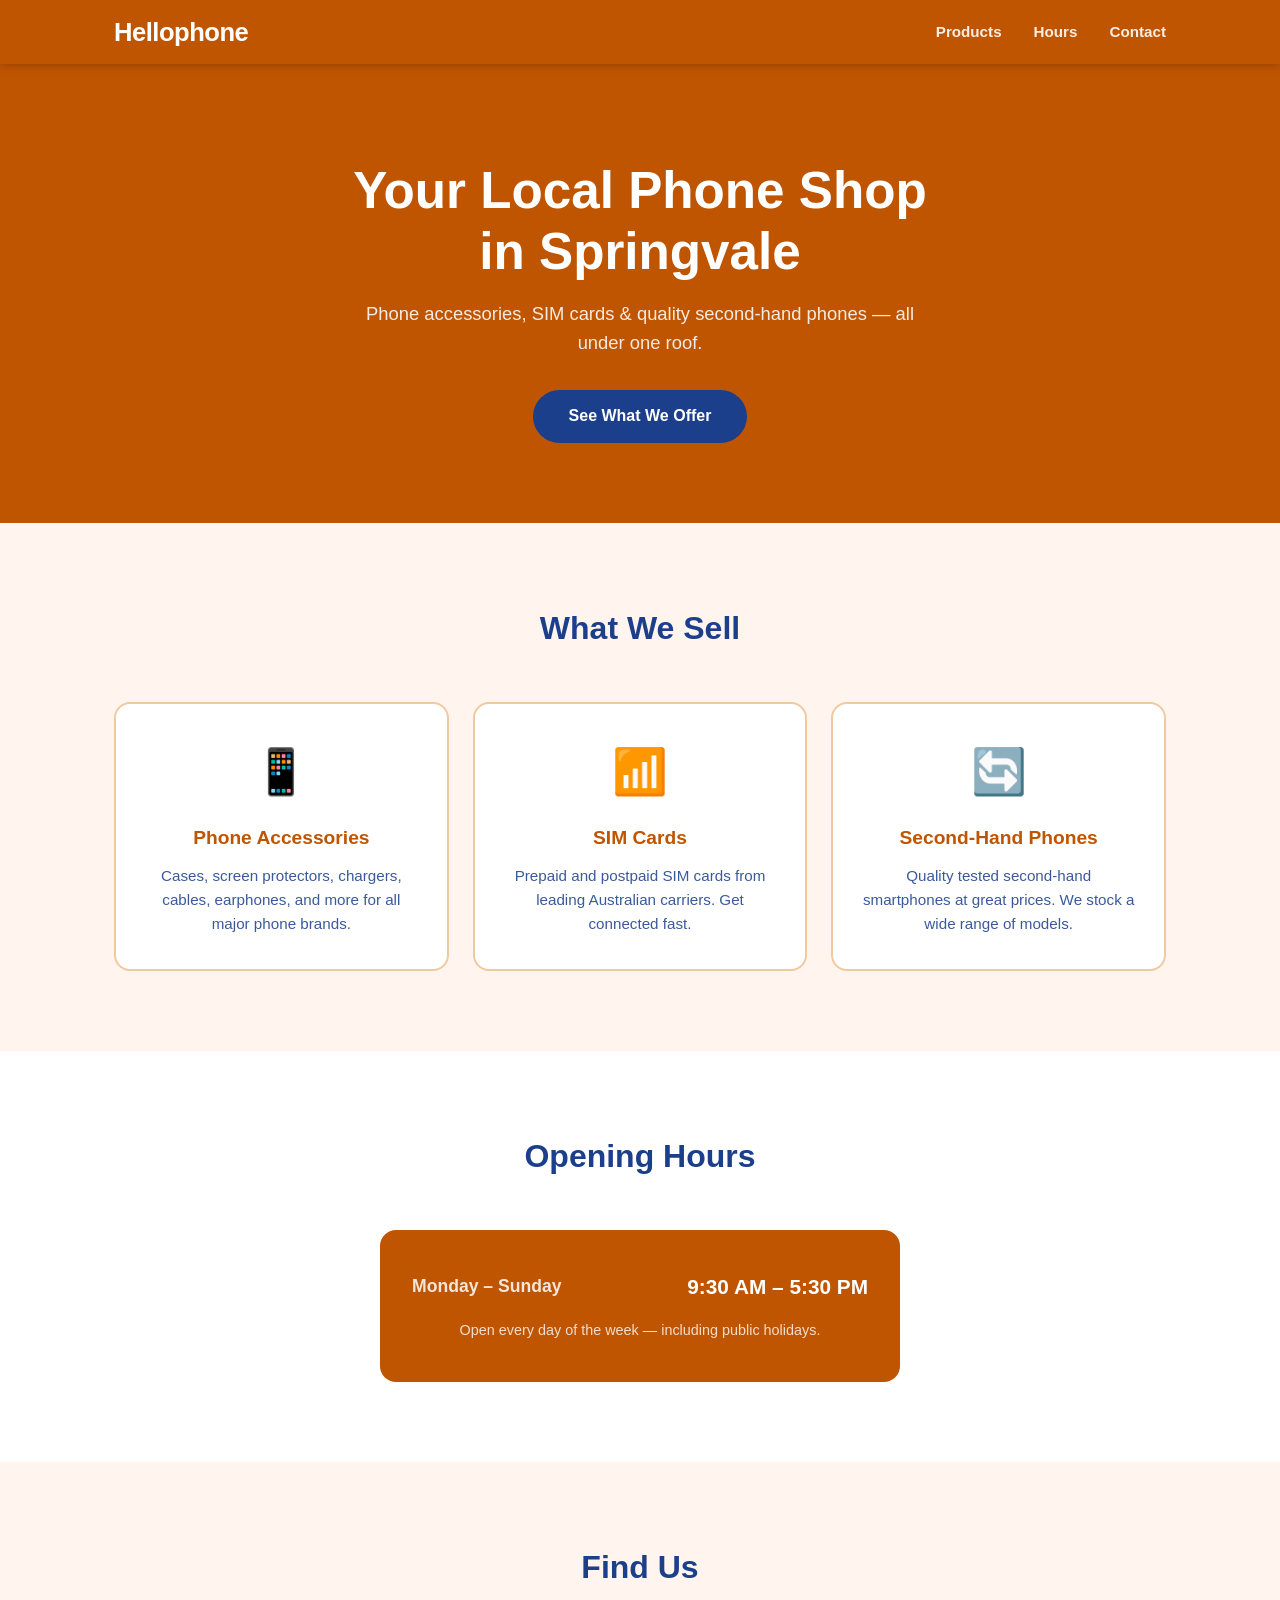
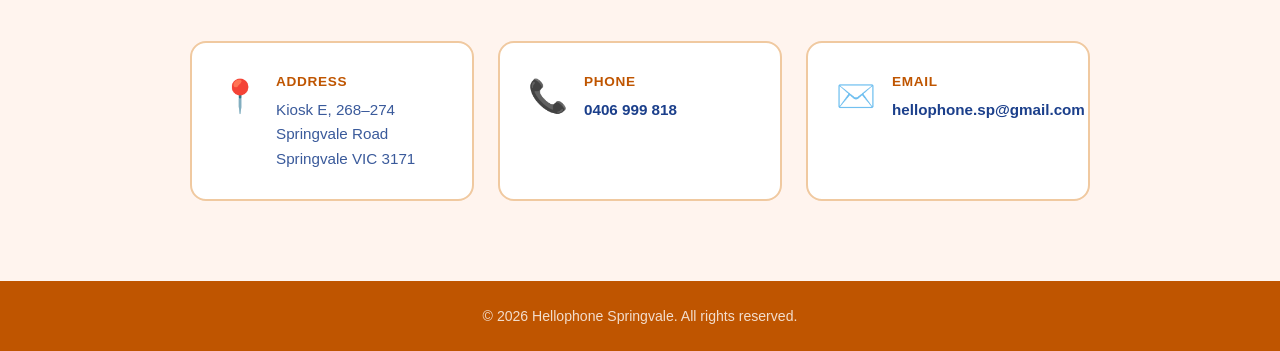
==== index.html @ 8180cdd1 "Initial commit — Hellophone Springvale website" ====
<!DOCTYPE html>
<html lang="en">
<head>
  <meta charset="UTF-8" />
  <meta name="viewport" content="width=device-width, initial-scale=1.0" />
  <title>Hellophone — Springvale</title>
  <link rel="stylesheet" href="style.css" />
</head>
<body>

  <!-- NAVBAR -->
  <nav class="navbar">
    <div class="container nav-inner">
      <a href="#home" class="logo">Hellophone</a>
      <button class="hamburger" id="hamburger" aria-label="Toggle menu">
        <span></span><span></span><span></span>
      </button>
      <ul class="nav-links" id="nav-links">
        <li><a href="#products">Products</a></li>
        <li><a href="#hours">Hours</a></li>
        <li><a href="#contact">Contact</a></li>
      </ul>
    </div>
  </nav>

  <!-- HERO -->
  <section class="hero" id="home">
    <div class="container hero-inner">
      <h1>Your Local Phone Shop<br>in Springvale</h1>
      <p>Phone accessories, SIM cards &amp; quality second-hand phones — all under one roof.</p>
      <a href="#products" class="btn">See What We Offer</a>
    </div>
  </section>

  <!-- PRODUCTS -->
  <section class="section products" id="products">
    <div class="container">
      <h2>What We Sell</h2>
      <div class="cards">
        <div class="card">
          <div class="card-icon">📱</div>
          <h3>Phone Accessories</h3>
          <p>Cases, screen protectors, chargers, cables, earphones, and more for all major phone brands.</p>
        </div>
        <div class="card">
          <div class="card-icon">📶</div>
          <h3>SIM Cards</h3>
          <p>Prepaid and postpaid SIM cards from leading Australian carriers. Get connected fast.</p>
        </div>
        <div class="card">
          <div class="card-icon">🔄</div>
          <h3>Second-Hand Phones</h3>
          <p>Quality tested second-hand smartphones at great prices. We stock a wide range of models.</p>
        </div>
      </div>
    </div>
  </section>

  <!-- HOURS -->
  <section class="section hours" id="hours">
    <div class="container">
      <h2>Opening Hours</h2>
      <div class="hours-card">
        <div class="hours-row">
          <span class="day">Monday – Sunday</span>
          <span class="time">9:30 AM – 5:30 PM</span>
        </div>
        <p class="hours-note">Open every day of the week — including public holidays.</p>
      </div>
    </div>
  </section>

  <!-- CONTACT -->
  <section class="section contact" id="contact">
    <div class="container">
      <h2>Find Us</h2>
      <div class="contact-grid">
        <div class="contact-item">
          <div class="contact-icon">📍</div>
          <div>
            <h4>Address</h4>
            <p>Kiosk E, 268–274 Springvale Road<br>Springvale VIC 3171</p>
          </div>
        </div>
        <div class="contact-item">
          <div class="contact-icon">📞</div>
          <div>
            <h4>Phone</h4>
            <p><a href="tel:0406999818">0406 999 818</a></p>
          </div>
        </div>
        <div class="contact-item">
          <div class="contact-icon">✉️</div>
          <div>
            <h4>Email</h4>
            <p><a href="mailto:hellophone.sp@gmail.com">hellophone.sp@gmail.com</a></p>
          </div>
        </div>
      </div>
    </div>
  </section>

  <!-- FOOTER -->
  <footer class="footer">
    <div class="container">
      <p>&copy; 2026 Hellophone Springvale. All rights reserved.</p>
    </div>
  </footer>

  <script src="script.js"></script>
</body>
</html>
---- style.css ----
/* === VARIABLES === */
:root {
  --orange: #BF5500;
  --orange-light: #D4690A;
  --orange-pale: #FFF4EE;
  --blue: #1B3F8B;
  --blue-light: #2452AB;
  --white: #FFFFFF;
  --text: #1B3F8B;
  --text-muted: #3A5A9B;
  --border: #F0C9A0;
}

/* === RESET === */
*, *::before, *::after { box-sizing: border-box; margin: 0; padding: 0; }
html { scroll-behavior: smooth; }
body {
  font-family: -apple-system, BlinkMacSystemFont, 'Segoe UI', Roboto, sans-serif;
  color: var(--text);
  background: var(--white);
  line-height: 1.6;
}
a { color: inherit; text-decoration: none; }
ul { list-style: none; }

/* === LAYOUT === */
.container {
  max-width: 1100px;
  margin: 0 auto;
  padding: 0 1.5rem;
}

/* === NAVBAR === */
.navbar {
  position: sticky;
  top: 0;
  z-index: 100;
  background: var(--orange);
  box-shadow: 0 2px 8px rgba(0,0,0,0.2);
}
.nav-inner {
  display: flex;
  align-items: center;
  justify-content: space-between;
  height: 64px;
}
.logo {
  font-size: 1.6rem;
  font-weight: 800;
  color: var(--white);
  letter-spacing: -0.5px;
}
.nav-links {
  display: flex;
  gap: 2rem;
}
.nav-links a {
  color: var(--white);
  font-weight: 600;
  font-size: 0.95rem;
  opacity: 0.9;
  transition: opacity 0.2s;
}
.nav-links a:hover { opacity: 1; text-decoration: underline; }

/* Hamburger */
.hamburger {
  display: none;
  flex-direction: column;
  gap: 5px;
  background: none;
  border: none;
  cursor: pointer;
  padding: 4px;
}
.hamburger span {
  display: block;
  width: 26px;
  height: 3px;
  background: var(--white);
  border-radius: 2px;
  transition: all 0.3s;
}

/* === HERO === */
.hero {
  background: var(--orange);
  padding: 6rem 0 5rem;
  text-align: center;
}
.hero h1 {
  font-size: clamp(2rem, 5vw, 3.2rem);
  font-weight: 800;
  color: var(--white);
  line-height: 1.2;
  margin-bottom: 1rem;
}
.hero p {
  font-size: 1.15rem;
  color: rgba(255,255,255,0.88);
  max-width: 560px;
  margin: 0 auto 2rem;
}
.btn {
  display: inline-block;
  background: var(--blue);
  color: var(--white);
  font-weight: 700;
  font-size: 1rem;
  padding: 0.85rem 2.2rem;
  border-radius: 50px;
  transition: background 0.2s, transform 0.15s;
}
.btn:hover { background: var(--blue-light); transform: translateY(-2px); }

/* === SECTION SHARED === */
.section { padding: 5rem 0; }
.section h2 {
  font-size: 2rem;
  font-weight: 800;
  color: var(--blue);
  text-align: center;
  margin-bottom: 3rem;
}

/* === PRODUCTS === */
.products { background: var(--orange-pale); }
.cards {
  display: grid;
  grid-template-columns: repeat(auto-fit, minmax(280px, 1fr));
  gap: 1.5rem;
}
.card {
  background: var(--white);
  border: 2px solid var(--border);
  border-radius: 16px;
  padding: 2rem 1.75rem;
  text-align: center;
  transition: transform 0.2s, box-shadow 0.2s;
}
.card:hover { transform: translateY(-4px); box-shadow: 0 8px 24px rgba(191,85,0,0.12); }
.card-icon { font-size: 2.8rem; margin-bottom: 1rem; }
.card h3 { font-size: 1.2rem; font-weight: 700; color: var(--orange); margin-bottom: 0.6rem; }
.card p { font-size: 0.95rem; color: var(--text-muted); }

/* === HOURS === */
.hours { background: var(--white); }
.hours-card {
  max-width: 520px;
  margin: 0 auto;
  background: var(--orange);
  border-radius: 16px;
  padding: 2.5rem 2rem;
  text-align: center;
  color: var(--white);
}
.hours-row {
  display: flex;
  justify-content: space-between;
  align-items: center;
  font-size: 1.1rem;
  font-weight: 700;
  flex-wrap: wrap;
  gap: 0.5rem;
  margin-bottom: 1rem;
}
.day { color: rgba(255,255,255,0.85); }
.time { font-size: 1.3rem; color: var(--white); }
.hours-note { font-size: 0.9rem; opacity: 0.8; }

/* === CONTACT === */
.contact { background: var(--orange-pale); }
.contact-grid {
  display: grid;
  grid-template-columns: repeat(auto-fit, minmax(240px, 1fr));
  gap: 1.5rem;
  max-width: 900px;
  margin: 0 auto;
}
.contact-item {
  background: var(--white);
  border: 2px solid var(--border);
  border-radius: 16px;
  padding: 1.75rem;
  display: flex;
  align-items: flex-start;
  gap: 1rem;
}
.contact-icon { font-size: 2rem; flex-shrink: 0; }
.contact-item h4 { font-size: 0.85rem; font-weight: 700; color: var(--orange); text-transform: uppercase; letter-spacing: 0.05em; margin-bottom: 0.3rem; }
.contact-item p { font-size: 0.95rem; color: var(--text-muted); }
.contact-item a { color: var(--blue); font-weight: 600; }
.contact-item a:hover { text-decoration: underline; }

/* === FOOTER === */
.footer {
  background: var(--orange);
  padding: 1.5rem 0;
  text-align: center;
  color: rgba(255,255,255,0.8);
  font-size: 0.88rem;
}

/* === RESPONSIVE === */
@media (max-width: 640px) {
  .hamburger { display: flex; }
  .nav-links {
    display: none;
    flex-direction: column;
    gap: 0;
    position: absolute;
    top: 64px;
    left: 0;
    right: 0;
    background: var(--orange);
    border-top: 1px solid rgba(255,255,255,0.2);
    padding: 0.5rem 0;
  }
  .nav-links.open { display: flex; }
  .nav-links li a {
    display: block;
    padding: 0.75rem 1.5rem;
  }
  .hours-row { flex-direction: column; text-align: center; }
}
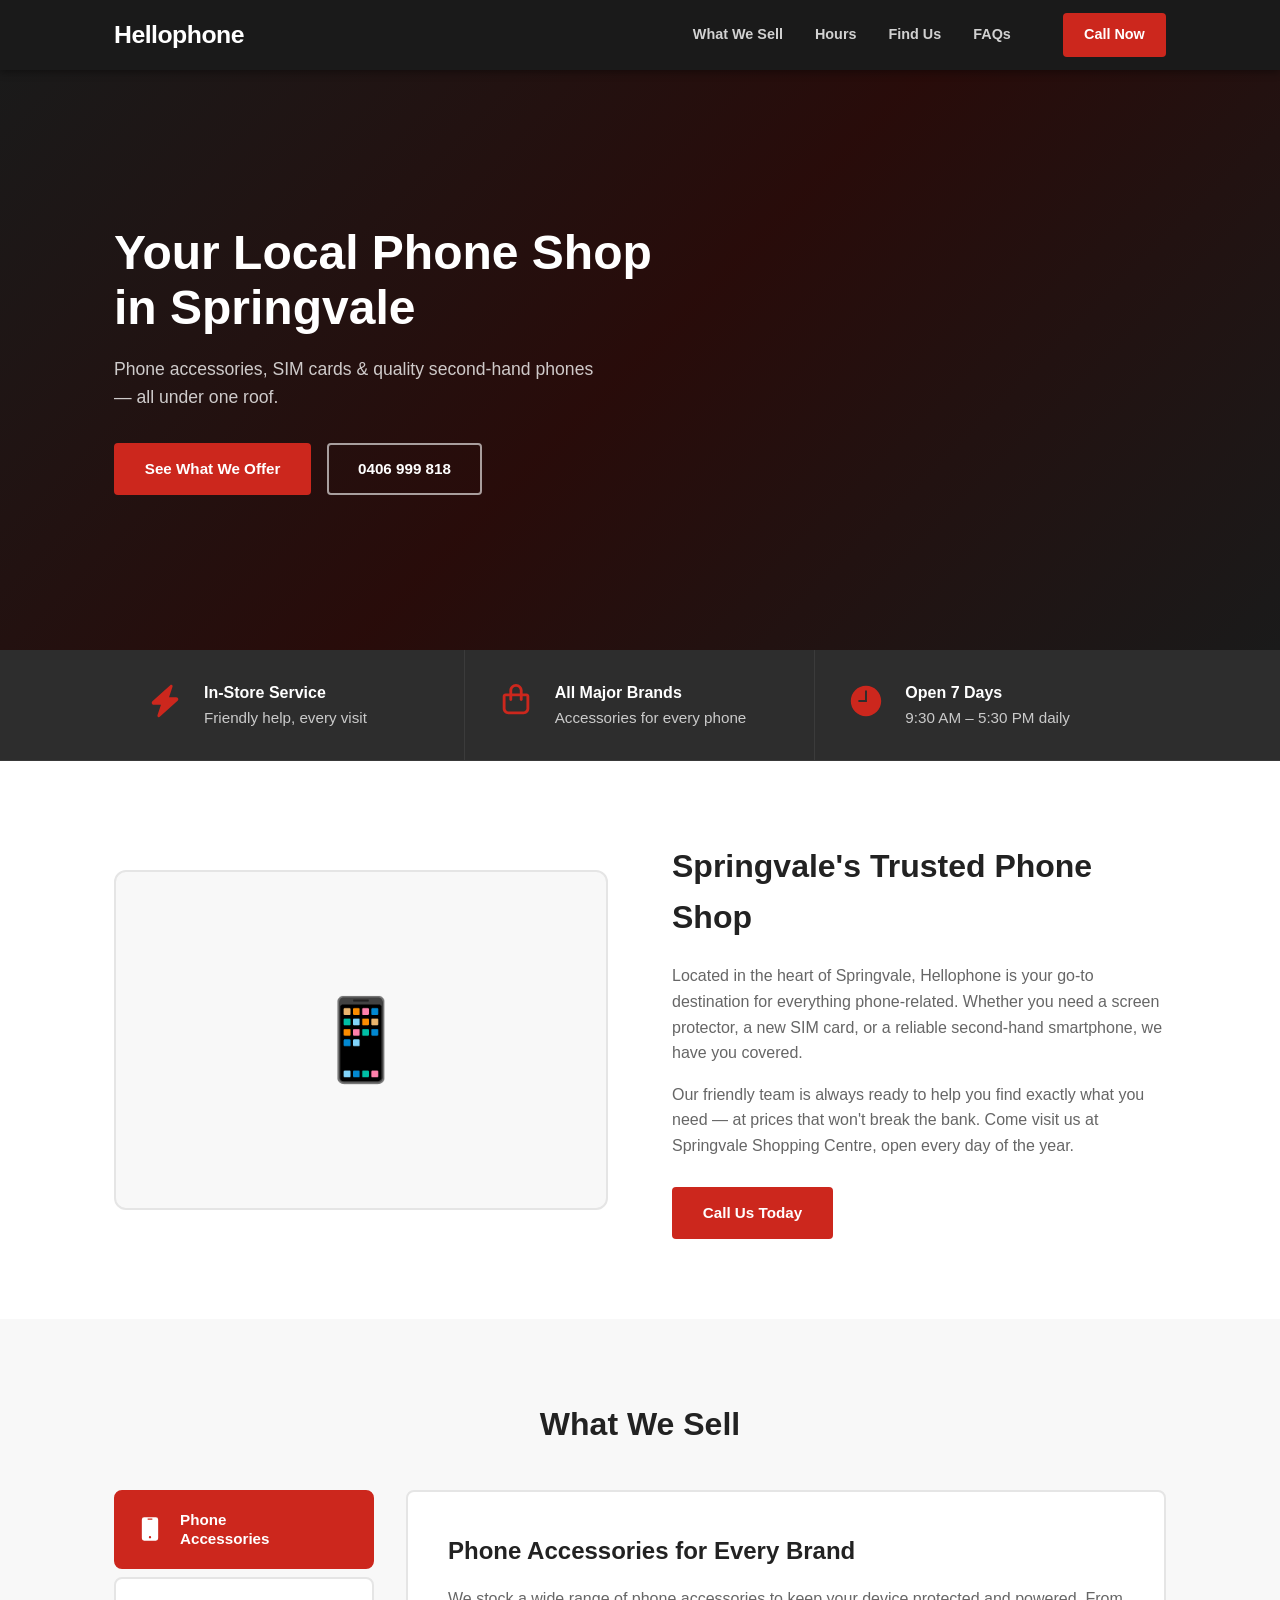
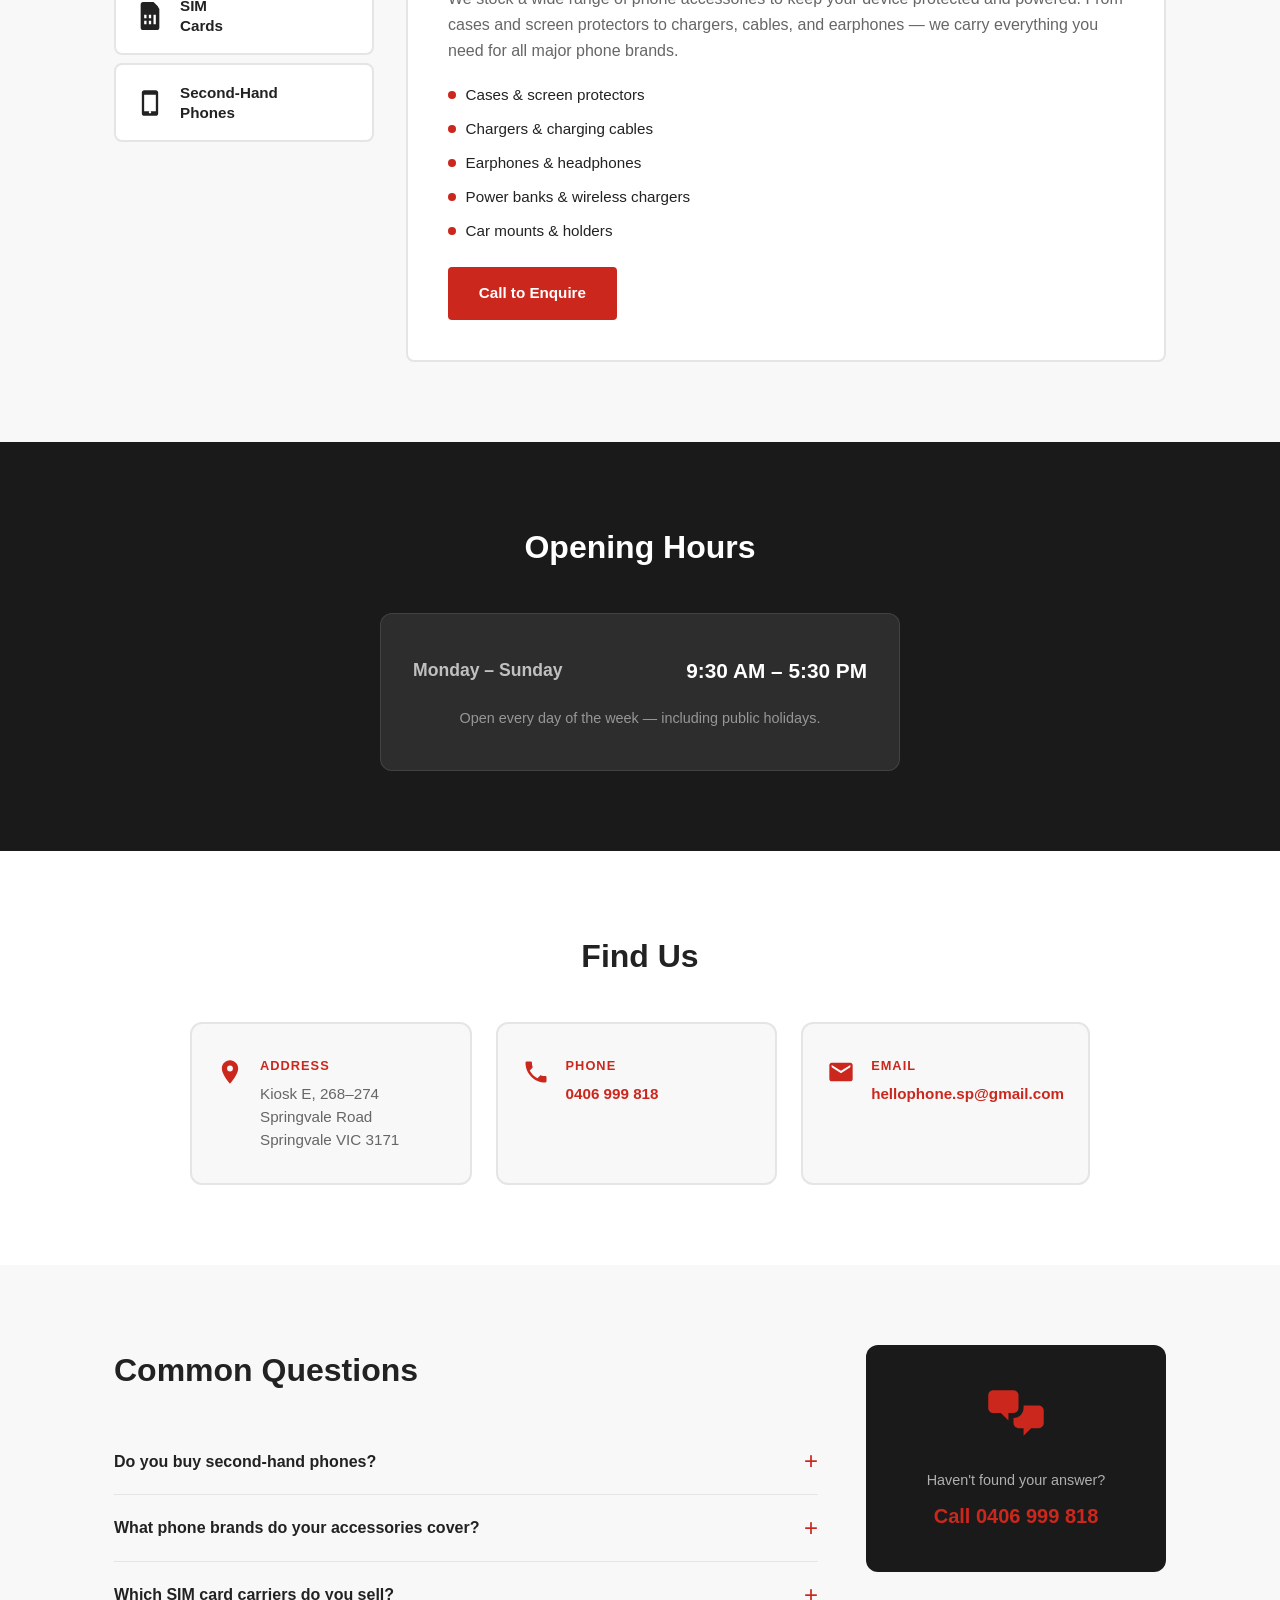
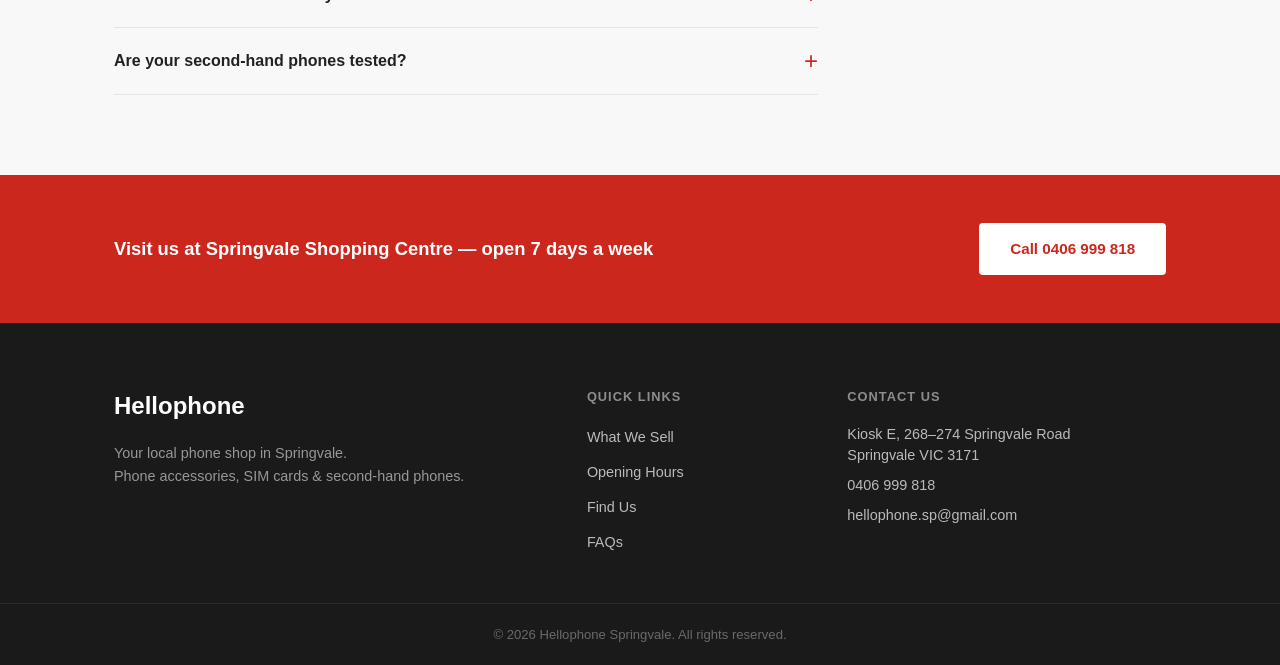
==== commit c7959fc5: "Redesign site to match PTC Phone Repair aesthetic Dark/red theme replacing orange/blue. New layout: " ====
--- a/index.html
+++ b/index.html
@@ -1,34 +1,89 @@
 <!DOCTYPE html>
-<html lang="en">
+<html lang="en-AU">
 <head>
   <meta charset="UTF-8" />
   <meta name="viewport" content="width=device-width, initial-scale=1.0" />
-  <title>Hellophone — Springvale</title>
+  <title>Hellophone — Phone Shop in Springvale</title>
   <link rel="stylesheet" href="style.css" />
 </head>
 <body>
 
   <!-- NAVBAR -->
-  <nav class="navbar">
+  <nav class="navbar" id="navbar">
     <div class="container nav-inner">
       <a href="#home" class="logo">Hellophone</a>
       <button class="hamburger" id="hamburger" aria-label="Toggle menu">
         <span></span><span></span><span></span>
       </button>
       <ul class="nav-links" id="nav-links">
-        <li><a href="#products">Products</a></li>
+        <li><a href="#products">What We Sell</a></li>
         <li><a href="#hours">Hours</a></li>
-        <li><a href="#contact">Contact</a></li>
+        <li><a href="#contact">Find Us</a></li>
+        <li><a href="#faq">FAQs</a></li>
       </ul>
+      <a href="tel:0406999818" class="btn btn-nav">Call Now</a>
     </div>
   </nav>
 
   <!-- HERO -->
   <section class="hero" id="home">
+    <div class="hero-bg"></div>
     <div class="container hero-inner">
-      <h1>Your Local Phone Shop<br>in Springvale</h1>
-      <p>Phone accessories, SIM cards &amp; quality second-hand phones — all under one roof.</p>
-      <a href="#products" class="btn">See What We Offer</a>
+      <div class="hero-content">
+        <h1>Your Local Phone Shop<br>in Springvale</h1>
+        <p>Phone accessories, SIM cards &amp; quality second-hand phones — all under one roof.</p>
+        <div class="hero-actions">
+          <a href="#products" class="btn btn-primary">See What We Offer</a>
+          <a href="tel:0406999818" class="btn btn-outline">0406 999 818</a>
+        </div>
+      </div>
+    </div>
+  </section>
+
+  <!-- FEATURE STRIP -->
+  <section class="features">
+    <div class="container">
+      <div class="features-grid">
+        <div class="feature-item">
+          <div class="feature-icon">
+            <svg xmlns="http://www.w3.org/2000/svg" width="38" height="38" viewBox="0 0 60 60" fill="none">
+              <path d="M40.9875 4.866C41.8406 5.428 42.2062 6.488 41.8875 7.453L36.375 24H47.709C49.528 24 51 25.472 51 27.291C51 28.228 50.606 29.119 49.903 29.738L21.75 54.928C20.991 55.613 19.866 55.697 19.013 55.134C18.159 54.572 17.794 53.513 18.113 52.547L23.625 36H12.291C10.472 36 9 34.528 9 32.709C9 31.781 9.394 30.891 10.097 30.263L38.25 5.072C39.009 4.388 40.134 4.313 40.9875 4.866Z" fill="#CC271D"/>
+            </svg>
+          </div>
+          <p><strong>In-Store Service</strong> Friendly help, every visit</p>
+        </div>
+        <div class="feature-item">
+          <div class="feature-icon">
+            <svg xmlns="http://www.w3.org/2000/svg" width="38" height="38" viewBox="0 0 60 60" fill="none">
+              <path d="M24 13.5V18H36V13.5C36 10.191 33.309 7.5 30 7.5C26.691 7.5 24 10.191 24 13.5ZM19.5 22.5H13.5V42C13.5 44.484 15.516 46.5 18 46.5H42C44.484 46.5 46.5 44.484 46.5 42V22.5H40.5V27.75C40.5 28.997 39.497 30 38.25 30C37.003 30 36 28.997 36 27.75V22.5H24V27.75C24 28.997 22.997 30 21.75 30C20.503 30 19.5 28.997 19.5 27.75V22.5ZM19.5 18V13.5C19.5 7.697 24.197 3 30 3C35.803 3 40.5 7.697 40.5 13.5V18H46.5C48.984 18 51 20.016 51 22.5V42C51 46.969 46.969 51 42 51H18C13.031 51 9 46.969 9 42V22.5C9 20.016 11.016 18 13.5 18H19.5Z" fill="#CC271D"/>
+            </svg>
+          </div>
+          <p><strong>All Major Brands</strong> Accessories for every phone</p>
+        </div>
+        <div class="feature-item">
+          <div class="feature-icon">
+            <svg xmlns="http://www.w3.org/2000/svg" width="38" height="38" viewBox="0 0 60 60" fill="none">
+              <path d="M30 6C16.745 6 6 16.745 6 30C6 43.255 16.745 54 30 54C43.255 54 54 43.255 54 30C54 16.745 43.255 6 30 6ZM31.5 31.5H18V28.5H28.5V13.5H31.5V31.5Z" fill="#CC271D"/>
+            </svg>
+          </div>
+          <p><strong>Open 7 Days</strong> 9:30 AM – 5:30 PM daily</p>
+        </div>
+      </div>
+    </div>
+  </section>
+
+  <!-- ABOUT -->
+  <section class="section about" id="about">
+    <div class="container about-grid">
+      <div class="about-image">
+        <div class="about-image-placeholder">📱</div>
+      </div>
+      <div class="about-content">
+        <h2>Springvale's Trusted Phone Shop</h2>
+        <p>Located in the heart of Springvale, Hellophone is your go-to destination for everything phone-related. Whether you need a screen protector, a new SIM card, or a reliable second-hand smartphone, we have you covered.</p>
+        <p>Our friendly team is always ready to help you find exactly what you need — at prices that won't break the bank. Come visit us at Springvale Shopping Centre, open every day of the year.</p>
+        <a href="tel:0406999818" class="btn btn-primary">Call Us Today</a>
+      </div>
     </div>
   </section>
 
@@ -36,21 +91,62 @@
   <section class="section products" id="products">
     <div class="container">
       <h2>What We Sell</h2>
-      <div class="cards">
-        <div class="card">
-          <div class="card-icon">📱</div>
-          <h3>Phone Accessories</h3>
-          <p>Cases, screen protectors, chargers, cables, earphones, and more for all major phone brands.</p>
-        </div>
-        <div class="card">
-          <div class="card-icon">📶</div>
-          <h3>SIM Cards</h3>
-          <p>Prepaid and postpaid SIM cards from leading Australian carriers. Get connected fast.</p>
-        </div>
-        <div class="card">
-          <div class="card-icon">🔄</div>
-          <h3>Second-Hand Phones</h3>
-          <p>Quality tested second-hand smartphones at great prices. We stock a wide range of models.</p>
+      <div class="tabs-wrapper">
+        <div class="tabs-nav">
+          <button class="tab-btn active" data-tab="accessories">
+            <svg width="28" height="28" viewBox="0 0 24 24" fill="none" xmlns="http://www.w3.org/2000/svg">
+              <path d="M7 2h10a2 2 0 012 2v16a2 2 0 01-2 2H7a2 2 0 01-2-2V4a2 2 0 012-2zm3 1v1h4V3h-4zm2 15a1 1 0 100 2 1 1 0 000-2z" fill="currentColor"/>
+            </svg>
+            <span>Phone<br>Accessories</span>
+          </button>
+          <button class="tab-btn" data-tab="sim">
+            <svg width="28" height="28" viewBox="0 0 24 24" fill="none" xmlns="http://www.w3.org/2000/svg">
+              <path d="M18.5 3.5L15 0H6C4.9 0 4 .9 4 2v20c0 1.1.9 2 2 2h12c1.1 0 2-.9 2-2V6l-1.5-2.5zM9 19H7v-3h2v3zm0-5H7v-3h2v3zm4 5h-2v-3h2v3zm0-5h-2v-3h2v3zm4 5h-2v-8h2v8z" fill="currentColor"/>
+            </svg>
+            <span>SIM<br>Cards</span>
+          </button>
+          <button class="tab-btn" data-tab="phones">
+            <svg width="28" height="28" viewBox="0 0 24 24" fill="none" xmlns="http://www.w3.org/2000/svg">
+              <path d="M17 1H7C5.9 1 5 1.9 5 3v18c0 1.1.9 2 2 2h10c1.1 0 2-.9 2-2V3c0-1.1-.9-2-2-2zm0 18H7V5h10v14zm-5 2c-.55 0-1-.45-1-1s.45-1 1-1 1 .45 1 1-.45 1-1 1z" fill="currentColor"/>
+            </svg>
+            <span>Second-Hand<br>Phones</span>
+          </button>
+        </div>
+        <div class="tabs-content">
+          <div class="tab-panel active" id="tab-accessories">
+            <h3>Phone Accessories for Every Brand</h3>
+            <p>We stock a wide range of phone accessories to keep your device protected and powered. From cases and screen protectors to chargers, cables, and earphones — we carry everything you need for all major phone brands.</p>
+            <ul>
+              <li>Cases &amp; screen protectors</li>
+              <li>Chargers &amp; charging cables</li>
+              <li>Earphones &amp; headphones</li>
+              <li>Power banks &amp; wireless chargers</li>
+              <li>Car mounts &amp; holders</li>
+            </ul>
+            <a href="tel:0406999818" class="btn btn-primary" style="margin-top:1.5rem; display:inline-block;">Call to Enquire</a>
+          </div>
+          <div class="tab-panel" id="tab-sim">
+            <h3>Stay Connected with the Right SIM</h3>
+            <p>Get connected fast with prepaid and postpaid SIM cards from Australia's leading carriers. Our team can help you compare plans and find the right option for your usage and budget.</p>
+            <ul>
+              <li>Prepaid SIM cards</li>
+              <li>Postpaid plan options</li>
+              <li>All major Australian carriers</li>
+              <li>International SIM options</li>
+            </ul>
+            <a href="tel:0406999818" class="btn btn-primary" style="margin-top:1.5rem; display:inline-block;">Ask About SIMs</a>
+          </div>
+          <div class="tab-panel" id="tab-phones">
+            <h3>Quality Tested Second-Hand Phones</h3>
+            <p>Looking for a great smartphone at an affordable price? We stock a wide range of quality-tested second-hand phones. Every handset is checked before sale so you can buy with confidence.</p>
+            <ul>
+              <li>iPhone models</li>
+              <li>Samsung Galaxy range</li>
+              <li>Various Android brands</li>
+              <li>All tested &amp; checked before sale</li>
+            </ul>
+            <a href="tel:0406999818" class="btn btn-primary" style="margin-top:1.5rem; display:inline-block;">Check Stock</a>
+          </div>
         </div>
       </div>
     </div>
@@ -76,21 +172,33 @@
       <h2>Find Us</h2>
       <div class="contact-grid">
         <div class="contact-item">
-          <div class="contact-icon">📍</div>
+          <div class="contact-icon">
+            <svg width="28" height="28" viewBox="0 0 24 24" fill="none">
+              <path d="M12 2C8.13 2 5 5.13 5 9c0 5.25 7 13 7 13s7-7.75 7-13c0-3.87-3.13-7-7-7zm0 9.5a2.5 2.5 0 010-5 2.5 2.5 0 010 5z" fill="#CC271D"/>
+            </svg>
+          </div>
           <div>
             <h4>Address</h4>
             <p>Kiosk E, 268–274 Springvale Road<br>Springvale VIC 3171</p>
           </div>
         </div>
         <div class="contact-item">
-          <div class="contact-icon">📞</div>
+          <div class="contact-icon">
+            <svg width="28" height="28" viewBox="0 0 24 24" fill="none">
+              <path d="M6.62 10.79c1.44 2.83 3.76 5.14 6.59 6.59l2.2-2.2c.27-.27.67-.36 1.02-.24 1.12.37 2.33.57 3.57.57.55 0 1 .45 1 1V20c0 .55-.45 1-1 1-9.39 0-17-7.61-17-17 0-.55.45-1 1-1h3.5c.55 0 1 .45 1 1 0 1.25.2 2.45.57 3.57.11.35.03.74-.25 1.02l-2.2 2.2z" fill="#CC271D"/>
+            </svg>
+          </div>
           <div>
             <h4>Phone</h4>
             <p><a href="tel:0406999818">0406 999 818</a></p>
           </div>
         </div>
         <div class="contact-item">
-          <div class="contact-icon">✉️</div>
+          <div class="contact-icon">
+            <svg width="28" height="28" viewBox="0 0 24 24" fill="none">
+              <path d="M20 4H4c-1.1 0-2 .9-2 2v12c0 1.1.9 2 2 2h16c1.1 0 2-.9 2-2V6c0-1.1-.9-2-2-2zm0 4l-8 5-8-5V6l8 5 8-5v2z" fill="#CC271D"/>
+            </svg>
+          </div>
           <div>
             <h4>Email</h4>
             <p><a href="mailto:hellophone.sp@gmail.com">hellophone.sp@gmail.com</a></p>
@@ -100,10 +208,95 @@
     </div>
   </section>
 
+  <!-- FAQ -->
+  <section class="section faq" id="faq">
+    <div class="container faq-inner">
+      <div class="faq-questions">
+        <h2>Common Questions</h2>
+        <div class="faq-item">
+          <div class="faq-question">
+            <span>Do you buy second-hand phones?</span>
+            <span class="faq-icon">+</span>
+          </div>
+          <div class="faq-answer">
+            <p>Yes! We're always interested in quality second-hand phones. Bring your device in-store and we'll assess it on the spot.</p>
+          </div>
+        </div>
+        <div class="faq-item">
+          <div class="faq-question">
+            <span>What phone brands do your accessories cover?</span>
+            <span class="faq-icon">+</span>
+          </div>
+          <div class="faq-answer">
+            <p>We stock accessories for all major brands including Apple iPhone, Samsung, Huawei, Oppo, Xiaomi, and more. Not sure if we have what you need? Give us a call.</p>
+          </div>
+        </div>
+        <div class="faq-item">
+          <div class="faq-question">
+            <span>Which SIM card carriers do you sell?</span>
+            <span class="faq-icon">+</span>
+          </div>
+          <div class="faq-answer">
+            <p>We carry SIM cards from leading Australian carriers including Optus, Vodafone, and various MVNOs. Come in and we'll help you find the best plan for your needs.</p>
+          </div>
+        </div>
+        <div class="faq-item">
+          <div class="faq-question">
+            <span>Are your second-hand phones tested?</span>
+            <span class="faq-icon">+</span>
+          </div>
+          <div class="faq-answer">
+            <p>Absolutely. Every second-hand phone we sell is tested and checked before it goes on display, so you can buy with confidence.</p>
+          </div>
+        </div>
+      </div>
+      <div class="faq-cta">
+        <div class="faq-cta-icon">
+          <svg xmlns="http://www.w3.org/2000/svg" width="56" height="56" viewBox="0 0 111 90" fill="none">
+            <path d="M10.5 45C5 45 0.5 40.5 0.5 35V10C0.5 4.5 5 0 10.5 0H50.5C56 0 60.5 4.5 60.5 10V35C60.5 40.5 56 45 50.5 45H40.5V60L25.5 45H10.5ZM100.5 75C106 75 110.5 70.5 110.5 65V40C110.5 34.5 106 30 100.5 30H70.5V35C70.5 46 61.5 55 50.5 55V65C50.5 70.5 55 75 60.5 75H70.5V90L85.5 75H100.5Z" fill="#CC271D"/>
+          </svg>
+        </div>
+        <p>Haven't found your answer?</p>
+        <h3><a href="tel:0406999818">Call 0406 999 818</a></h3>
+      </div>
+    </div>
+  </section>
+
+  <!-- CTA STRIP -->
+  <section class="cta-strip">
+    <div class="container cta-strip-inner">
+      <p>Visit us at Springvale Shopping Centre — open 7 days a week</p>
+      <a href="tel:0406999818" class="btn btn-white">Call 0406 999 818</a>
+    </div>
+  </section>
+
   <!-- FOOTER -->
   <footer class="footer">
-    <div class="container">
-      <p>&copy; 2026 Hellophone Springvale. All rights reserved.</p>
+    <div class="container footer-inner">
+      <div class="footer-brand">
+        <div class="footer-logo">Hellophone</div>
+        <p>Your local phone shop in Springvale.<br>Phone accessories, SIM cards &amp; second-hand phones.</p>
+      </div>
+      <div class="footer-links">
+        <h4>Quick Links</h4>
+        <ul>
+          <li><a href="#products">What We Sell</a></li>
+          <li><a href="#hours">Opening Hours</a></li>
+          <li><a href="#contact">Find Us</a></li>
+          <li><a href="#faq">FAQs</a></li>
+        </ul>
+      </div>
+      <div class="footer-contact">
+        <h4>Contact Us</h4>
+        <p>Kiosk E, 268–274 Springvale Road<br>Springvale VIC 3171</p>
+        <p><a href="tel:0406999818">0406 999 818</a></p>
+        <p><a href="mailto:hellophone.sp@gmail.com">hellophone.sp@gmail.com</a></p>
+      </div>
+    </div>
+    <div class="footer-bottom">
+      <div class="container">
+        <p>&copy; 2026 Hellophone Springvale. All rights reserved.</p>
+      </div>
     </div>
   </footer>
 
--- a/style.css
+++ b/style.css
@@ -1,14 +1,14 @@
 /* === VARIABLES === */
 :root {
-  --orange: #BF5500;
-  --orange-light: #D4690A;
-  --orange-pale: #FFF4EE;
-  --blue: #1B3F8B;
-  --blue-light: #2452AB;
-  --white: #FFFFFF;
-  --text: #1B3F8B;
-  --text-muted: #3A5A9B;
-  --border: #F0C9A0;
+  --red: #CC271D;
+  --red-dark: #A81F17;
+  --dark: #1a1a1a;
+  --dark-2: #2d2d2d;
+  --white: #ffffff;
+  --light: #f8f8f8;
+  --gray: #666666;
+  --border: #e5e5e5;
+  --text: #222222;
 }
 
 /* === RESET === */
@@ -30,38 +30,73 @@
   padding: 0 1.5rem;
 }
 
+/* === BUTTONS === */
+.btn {
+  display: inline-block;
+  font-weight: 700;
+  font-size: 0.95rem;
+  padding: 0.75rem 1.8rem;
+  border-radius: 4px;
+  transition: background 0.2s, transform 0.15s, opacity 0.2s;
+  cursor: pointer;
+  border: 2px solid transparent;
+}
+.btn:hover { transform: translateY(-2px); }
+.btn-primary { background: var(--red); color: var(--white); }
+.btn-primary:hover { background: var(--red-dark); }
+.btn-outline { background: transparent; color: var(--white); border-color: rgba(255,255,255,0.6); }
+.btn-outline:hover { border-color: var(--white); background: rgba(255,255,255,0.1); }
+.btn-white { background: var(--white); color: var(--red); }
+.btn-white:hover { background: var(--light); }
+.btn-nav {
+  background: var(--red);
+  color: var(--white);
+  padding: 0.5rem 1.2rem;
+  font-size: 0.9rem;
+  border-radius: 4px;
+  white-space: nowrap;
+}
+.btn-nav:hover { background: var(--red-dark); transform: none; }
+
 /* === NAVBAR === */
 .navbar {
   position: sticky;
   top: 0;
   z-index: 100;
-  background: var(--orange);
-  box-shadow: 0 2px 8px rgba(0,0,0,0.2);
+  background: var(--dark);
+  box-shadow: 0 2px 8px rgba(0,0,0,0.4);
 }
 .nav-inner {
   display: flex;
   align-items: center;
   justify-content: space-between;
-  height: 64px;
+  height: 70px;
+  gap: 1rem;
 }
 .logo {
-  font-size: 1.6rem;
+  font-size: 1.55rem;
   font-weight: 800;
   color: var(--white);
   letter-spacing: -0.5px;
+  flex-shrink: 0;
 }
 .nav-links {
   display: flex;
-  gap: 2rem;
+  gap: 0;
+  margin-left: auto;
+  margin-right: 1.25rem;
 }
 .nav-links a {
-  color: var(--white);
+  color: rgba(255,255,255,0.8);
   font-weight: 600;
-  font-size: 0.95rem;
-  opacity: 0.9;
-  transition: opacity 0.2s;
-}
-.nav-links a:hover { opacity: 1; text-decoration: underline; }
+  font-size: 0.9rem;
+  padding: 0 1rem;
+  height: 70px;
+  display: flex;
+  align-items: center;
+  transition: color 0.2s, background 0.2s;
+}
+.nav-links a:hover { color: var(--white); background: rgba(255,255,255,0.07); }
 
 /* Hamburger */
 .hamburger {
@@ -72,6 +107,7 @@
   border: none;
   cursor: pointer;
   padding: 4px;
+  margin-left: auto;
 }
 .hamburger span {
   display: block;
@@ -84,75 +120,209 @@
 
 /* === HERO === */
 .hero {
-  background: var(--orange);
-  padding: 6rem 0 5rem;
-  text-align: center;
-}
-.hero h1 {
-  font-size: clamp(2rem, 5vw, 3.2rem);
+  position: relative;
+  background: var(--dark);
+  min-height: 580px;
+  display: flex;
+  align-items: center;
+  overflow: hidden;
+}
+.hero-bg {
+  position: absolute;
+  inset: 0;
+  background: linear-gradient(135deg, #1a1a1a 0%, #2a0a08 50%, #1a1a1a 100%);
+  opacity: 0.9;
+}
+.hero-inner {
+  position: relative;
+  z-index: 1;
+  padding: 5rem 1.5rem;
+  width: 100%;
+  max-width: 1100px;
+  margin: 0 auto;
+}
+.hero-content {
+  max-width: 620px;
+}
+.hero-content h1 {
+  font-size: clamp(2rem, 5vw, 3rem);
   font-weight: 800;
   color: var(--white);
-  line-height: 1.2;
-  margin-bottom: 1rem;
-}
-.hero p {
-  font-size: 1.15rem;
-  color: rgba(255,255,255,0.88);
-  max-width: 560px;
-  margin: 0 auto 2rem;
-}
-.btn {
-  display: inline-block;
-  background: var(--blue);
-  color: var(--white);
-  font-weight: 700;
+  line-height: 1.15;
+  margin-bottom: 1.25rem;
+}
+.hero-content p {
+  font-size: 1.1rem;
+  color: rgba(255,255,255,0.78);
+  margin-bottom: 2rem;
+  max-width: 500px;
+}
+.hero-actions {
+  display: flex;
+  gap: 1rem;
+  flex-wrap: wrap;
+}
+
+/* === FEATURES === */
+.features {
+  background: var(--dark-2);
+  border-bottom: 1px solid rgba(255,255,255,0.06);
+}
+.features-grid {
+  display: grid;
+  grid-template-columns: repeat(3, 1fr);
+  gap: 0;
+}
+.feature-item {
+  display: flex;
+  align-items: center;
+  gap: 1.25rem;
+  padding: 2rem 2rem;
+  border-right: 1px solid rgba(255,255,255,0.07);
+}
+.feature-item:last-child { border-right: none; }
+.feature-icon {
+  flex-shrink: 0;
+}
+.feature-item p {
+  font-size: 0.95rem;
+  color: rgba(255,255,255,0.75);
+  line-height: 1.4;
+}
+.feature-item p strong {
+  display: block;
+  color: var(--white);
   font-size: 1rem;
-  padding: 0.85rem 2.2rem;
-  border-radius: 50px;
-  transition: background 0.2s, transform 0.15s;
-}
-.btn:hover { background: var(--blue-light); transform: translateY(-2px); }
+  margin-bottom: 0.15rem;
+}
 
 /* === SECTION SHARED === */
 .section { padding: 5rem 0; }
 .section h2 {
   font-size: 2rem;
   font-weight: 800;
-  color: var(--blue);
-  text-align: center;
-  margin-bottom: 3rem;
-}
-
-/* === PRODUCTS === */
-.products { background: var(--orange-pale); }
-.cards {
+  color: var(--text);
+  margin-bottom: 2.5rem;
+}
+
+/* === ABOUT === */
+.about { background: var(--white); }
+.about-grid {
   display: grid;
-  grid-template-columns: repeat(auto-fit, minmax(280px, 1fr));
-  gap: 1.5rem;
-}
-.card {
+  grid-template-columns: 1fr 1fr;
+  gap: 4rem;
+  align-items: center;
+}
+.about-image-placeholder {
+  background: var(--light);
+  border-radius: 12px;
+  height: 340px;
+  display: flex;
+  align-items: center;
+  justify-content: center;
+  font-size: 5rem;
+  border: 2px solid var(--border);
+}
+.about-content h2 {
+  text-align: left;
+  margin-bottom: 1.25rem;
+}
+.about-content p {
+  color: var(--gray);
+  margin-bottom: 1rem;
+  font-size: 1rem;
+}
+.about-content .btn { margin-top: 0.75rem; }
+
+/* === PRODUCTS / TABS === */
+.products { background: var(--light); }
+.products h2 { text-align: center; }
+.tabs-wrapper {
+  display: grid;
+  grid-template-columns: 260px 1fr;
+  gap: 2rem;
+  align-items: start;
+}
+.tabs-nav {
+  display: flex;
+  flex-direction: column;
+  gap: 0.5rem;
+}
+.tab-btn {
+  display: flex;
+  align-items: center;
+  gap: 1rem;
+  padding: 1.1rem 1.25rem;
   background: var(--white);
   border: 2px solid var(--border);
-  border-radius: 16px;
-  padding: 2rem 1.75rem;
-  text-align: center;
-  transition: transform 0.2s, box-shadow 0.2s;
-}
-.card:hover { transform: translateY(-4px); box-shadow: 0 8px 24px rgba(191,85,0,0.12); }
-.card-icon { font-size: 2.8rem; margin-bottom: 1rem; }
-.card h3 { font-size: 1.2rem; font-weight: 700; color: var(--orange); margin-bottom: 0.6rem; }
-.card p { font-size: 0.95rem; color: var(--text-muted); }
+  border-radius: 8px;
+  cursor: pointer;
+  text-align: left;
+  font-family: inherit;
+  color: var(--text);
+  font-size: 0.95rem;
+  font-weight: 600;
+  transition: border-color 0.2s, background 0.2s, color 0.2s;
+  line-height: 1.3;
+}
+.tab-btn:hover { border-color: var(--red); color: var(--red); }
+.tab-btn.active {
+  background: var(--red);
+  border-color: var(--red);
+  color: var(--white);
+}
+.tabs-content {
+  background: var(--white);
+  border: 2px solid var(--border);
+  border-radius: 8px;
+  padding: 2.5rem;
+}
+.tab-panel { display: none; }
+.tab-panel.active { display: block; }
+.tab-panel h3 {
+  font-size: 1.5rem;
+  font-weight: 800;
+  color: var(--text);
+  margin-bottom: 1rem;
+}
+.tab-panel p {
+  color: var(--gray);
+  margin-bottom: 1.25rem;
+  font-size: 1rem;
+}
+.tab-panel ul {
+  display: flex;
+  flex-direction: column;
+  gap: 0.6rem;
+}
+.tab-panel ul li {
+  display: flex;
+  align-items: center;
+  gap: 0.6rem;
+  font-size: 0.95rem;
+  color: var(--text);
+}
+.tab-panel ul li::before {
+  content: '';
+  display: inline-block;
+  width: 8px;
+  height: 8px;
+  background: var(--red);
+  border-radius: 50%;
+  flex-shrink: 0;
+}
 
 /* === HOURS === */
-.hours { background: var(--white); }
+.hours { background: var(--dark); }
+.hours h2 { color: var(--white); text-align: center; }
 .hours-card {
   max-width: 520px;
   margin: 0 auto;
-  background: var(--orange);
-  border-radius: 16px;
+  background: var(--dark-2);
+  border: 1px solid rgba(255,255,255,0.1);
+  border-radius: 12px;
   padding: 2.5rem 2rem;
   text-align: center;
-  color: var(--white);
 }
 .hours-row {
   display: flex;
@@ -162,46 +332,194 @@
   font-weight: 700;
   flex-wrap: wrap;
   gap: 0.5rem;
-  margin-bottom: 1rem;
-}
-.day { color: rgba(255,255,255,0.85); }
+  margin-bottom: 1.25rem;
+}
+.day { color: rgba(255,255,255,0.7); }
 .time { font-size: 1.3rem; color: var(--white); }
-.hours-note { font-size: 0.9rem; opacity: 0.8; }
+.hours-note { font-size: 0.9rem; color: rgba(255,255,255,0.5); }
 
 /* === CONTACT === */
-.contact { background: var(--orange-pale); }
+.contact { background: var(--white); }
+.contact h2 { text-align: center; }
 .contact-grid {
   display: grid;
-  grid-template-columns: repeat(auto-fit, minmax(240px, 1fr));
+  grid-template-columns: repeat(3, 1fr);
   gap: 1.5rem;
   max-width: 900px;
   margin: 0 auto;
 }
 .contact-item {
-  background: var(--white);
+  background: var(--light);
   border: 2px solid var(--border);
-  border-radius: 16px;
-  padding: 1.75rem;
+  border-radius: 12px;
+  padding: 2rem 1.5rem;
   display: flex;
   align-items: flex-start;
   gap: 1rem;
-}
-.contact-icon { font-size: 2rem; flex-shrink: 0; }
-.contact-item h4 { font-size: 0.85rem; font-weight: 700; color: var(--orange); text-transform: uppercase; letter-spacing: 0.05em; margin-bottom: 0.3rem; }
-.contact-item p { font-size: 0.95rem; color: var(--text-muted); }
-.contact-item a { color: var(--blue); font-weight: 600; }
+  transition: border-color 0.2s, box-shadow 0.2s;
+}
+.contact-item:hover { border-color: var(--red); box-shadow: 0 4px 16px rgba(204,39,29,0.1); }
+.contact-icon { flex-shrink: 0; margin-top: 2px; }
+.contact-item h4 {
+  font-size: 0.8rem;
+  font-weight: 700;
+  color: var(--red);
+  text-transform: uppercase;
+  letter-spacing: 0.08em;
+  margin-bottom: 0.4rem;
+}
+.contact-item p { font-size: 0.95rem; color: var(--gray); line-height: 1.5; }
+.contact-item a { color: var(--red); font-weight: 600; }
 .contact-item a:hover { text-decoration: underline; }
 
+/* === FAQ === */
+.faq { background: var(--light); }
+.faq-inner {
+  display: grid;
+  grid-template-columns: 1fr 300px;
+  gap: 3rem;
+  align-items: start;
+}
+.faq-questions h2 { margin-bottom: 2rem; }
+.faq-item {
+  border-bottom: 1px solid var(--border);
+  overflow: hidden;
+}
+.faq-question {
+  display: flex;
+  justify-content: space-between;
+  align-items: center;
+  padding: 1.25rem 0;
+  cursor: pointer;
+  font-weight: 600;
+  font-size: 1rem;
+  color: var(--text);
+  gap: 1rem;
+  user-select: none;
+}
+.faq-question:hover { color: var(--red); }
+.faq-icon {
+  font-size: 1.5rem;
+  font-weight: 300;
+  color: var(--red);
+  flex-shrink: 0;
+  transition: transform 0.3s;
+  line-height: 1;
+}
+.faq-item.open .faq-icon { transform: rotate(45deg); }
+.faq-answer {
+  max-height: 0;
+  overflow: hidden;
+  transition: max-height 0.3s ease, padding 0.3s ease;
+}
+.faq-item.open .faq-answer { max-height: 200px; }
+.faq-answer p {
+  padding-bottom: 1.25rem;
+  font-size: 0.95rem;
+  color: var(--gray);
+  line-height: 1.65;
+}
+.faq-cta {
+  background: var(--dark);
+  border-radius: 12px;
+  padding: 2.5rem 1.75rem;
+  text-align: center;
+  color: var(--white);
+}
+.faq-cta-icon { margin-bottom: 1.25rem; }
+.faq-cta p { font-size: 0.9rem; color: rgba(255,255,255,0.65); margin-bottom: 0.5rem; }
+.faq-cta h3 { font-size: 1.25rem; font-weight: 800; }
+.faq-cta h3 a { color: var(--red); }
+.faq-cta h3 a:hover { text-decoration: underline; }
+
+/* === CTA STRIP === */
+.cta-strip { background: var(--red); padding: 3rem 0; }
+.cta-strip-inner {
+  display: flex;
+  align-items: center;
+  justify-content: space-between;
+  gap: 1.5rem;
+  flex-wrap: wrap;
+}
+.cta-strip p {
+  font-size: 1.15rem;
+  font-weight: 700;
+  color: var(--white);
+}
+
 /* === FOOTER === */
-.footer {
-  background: var(--orange);
-  padding: 1.5rem 0;
+.footer { background: var(--dark); }
+.footer-inner {
+  display: grid;
+  grid-template-columns: 2fr 1fr 1.5fr;
+  gap: 3rem;
+  padding: 4rem 1.5rem 3rem;
+  max-width: 1100px;
+  margin: 0 auto;
+}
+.footer-logo {
+  font-size: 1.5rem;
+  font-weight: 800;
+  color: var(--white);
+  margin-bottom: 1rem;
+}
+.footer-brand p {
+  font-size: 0.9rem;
+  color: rgba(255,255,255,0.55);
+  line-height: 1.65;
+}
+.footer-links h4,
+.footer-contact h4 {
+  font-size: 0.8rem;
+  font-weight: 700;
+  color: rgba(255,255,255,0.5);
+  text-transform: uppercase;
+  letter-spacing: 0.08em;
+  margin-bottom: 1rem;
+}
+.footer-links ul {
+  display: flex;
+  flex-direction: column;
+  gap: 0.6rem;
+}
+.footer-links a {
+  font-size: 0.9rem;
+  color: rgba(255,255,255,0.7);
+  transition: color 0.2s;
+}
+.footer-links a:hover { color: var(--white); }
+.footer-contact p {
+  font-size: 0.9rem;
+  color: rgba(255,255,255,0.7);
+  margin-bottom: 0.5rem;
+  line-height: 1.5;
+}
+.footer-contact a { color: rgba(255,255,255,0.7); transition: color 0.2s; }
+.footer-contact a:hover { color: var(--white); }
+.footer-bottom {
+  border-top: 1px solid rgba(255,255,255,0.08);
+  padding: 1.25rem 1.5rem;
   text-align: center;
-  color: rgba(255,255,255,0.8);
-  font-size: 0.88rem;
+}
+.footer-bottom p {
+  font-size: 0.82rem;
+  color: rgba(255,255,255,0.35);
 }
 
 /* === RESPONSIVE === */
+@media (max-width: 900px) {
+  .about-grid { grid-template-columns: 1fr; gap: 2.5rem; }
+  .about-image { order: -1; }
+  .about-image-placeholder { height: 220px; }
+  .tabs-wrapper { grid-template-columns: 1fr; }
+  .tabs-nav { flex-direction: row; overflow-x: auto; gap: 0.5rem; }
+  .tab-btn { min-width: 130px; }
+  .contact-grid { grid-template-columns: 1fr; max-width: 480px; }
+  .faq-inner { grid-template-columns: 1fr; }
+  .faq-cta { display: none; }
+  .footer-inner { grid-template-columns: 1fr 1fr; gap: 2rem; }
+}
+
 @media (max-width: 640px) {
   .hamburger { display: flex; }
   .nav-links {
@@ -209,17 +527,27 @@
     flex-direction: column;
     gap: 0;
     position: absolute;
-    top: 64px;
+    top: 70px;
     left: 0;
     right: 0;
-    background: var(--orange);
-    border-top: 1px solid rgba(255,255,255,0.2);
+    background: var(--dark);
+    border-top: 1px solid rgba(255,255,255,0.1);
     padding: 0.5rem 0;
+    margin: 0;
+    box-shadow: 0 8px 16px rgba(0,0,0,0.3);
   }
   .nav-links.open { display: flex; }
-  .nav-links li a {
-    display: block;
-    padding: 0.75rem 1.5rem;
+  .nav-links a {
+    height: auto;
+    padding: 0.85rem 1.5rem;
+    border-bottom: 1px solid rgba(255,255,255,0.05);
   }
+  .btn-nav { display: none; }
+  .features-grid { grid-template-columns: 1fr; }
+  .feature-item { border-right: none; border-bottom: 1px solid rgba(255,255,255,0.07); padding: 1.5rem 1.5rem; }
+  .feature-item:last-child { border-bottom: none; }
   .hours-row { flex-direction: column; text-align: center; }
-}
+  .cta-strip-inner { flex-direction: column; text-align: center; }
+  .footer-inner { grid-template-columns: 1fr; gap: 2rem; padding: 3rem 1.5rem 2rem; }
+  .hero-content h1 { font-size: 1.9rem; }
+}
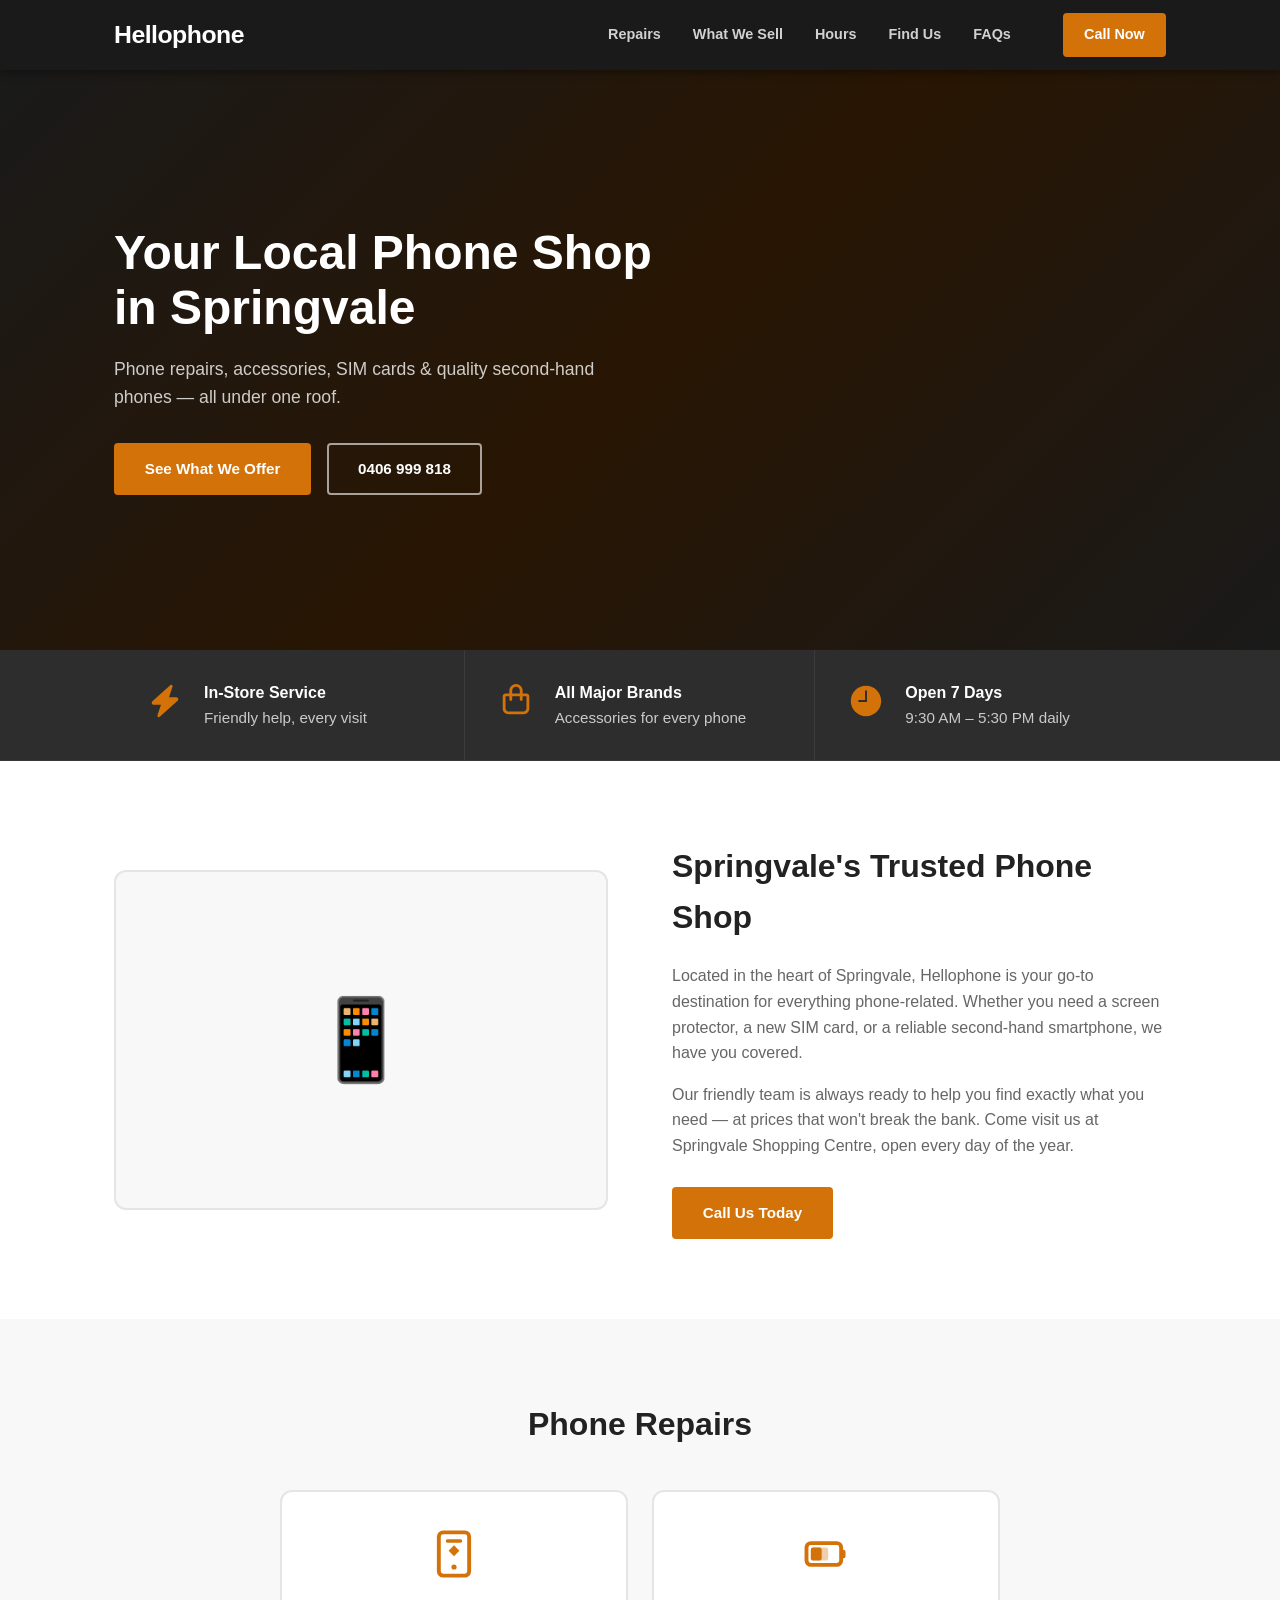
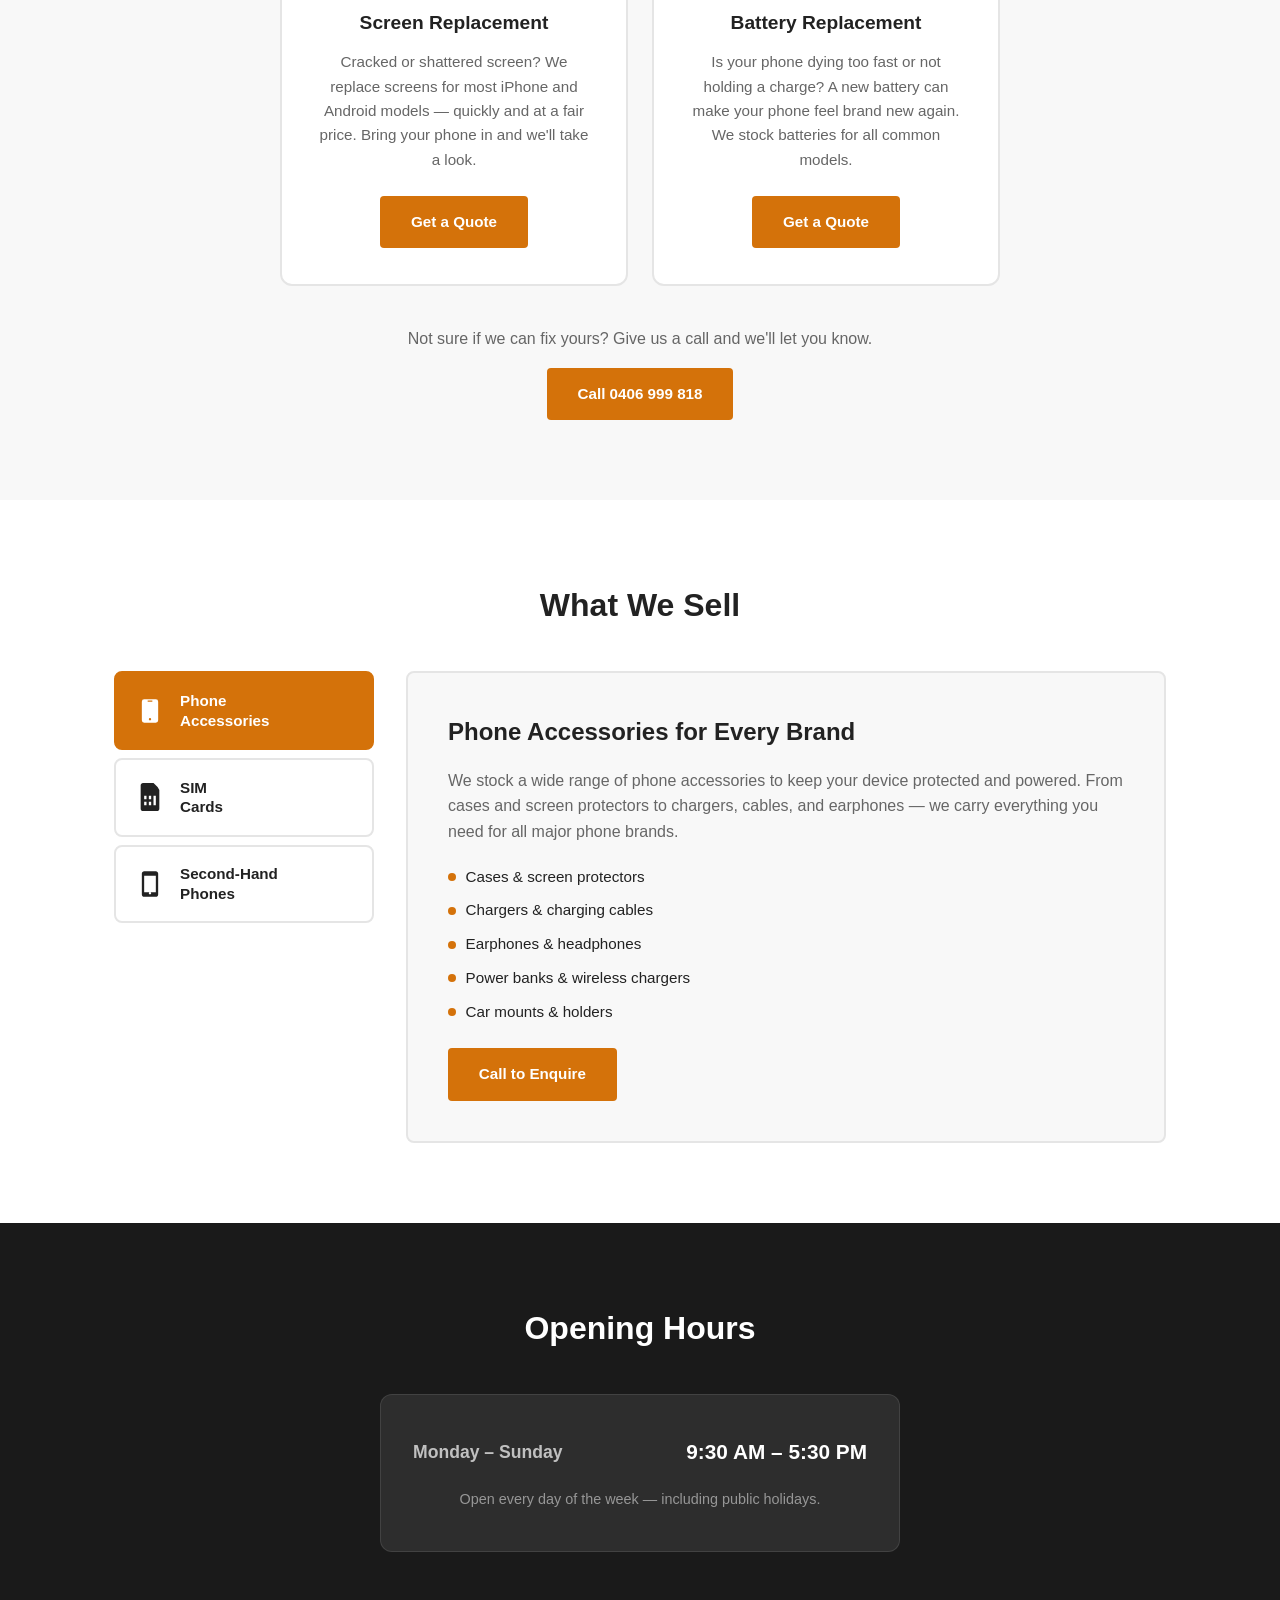
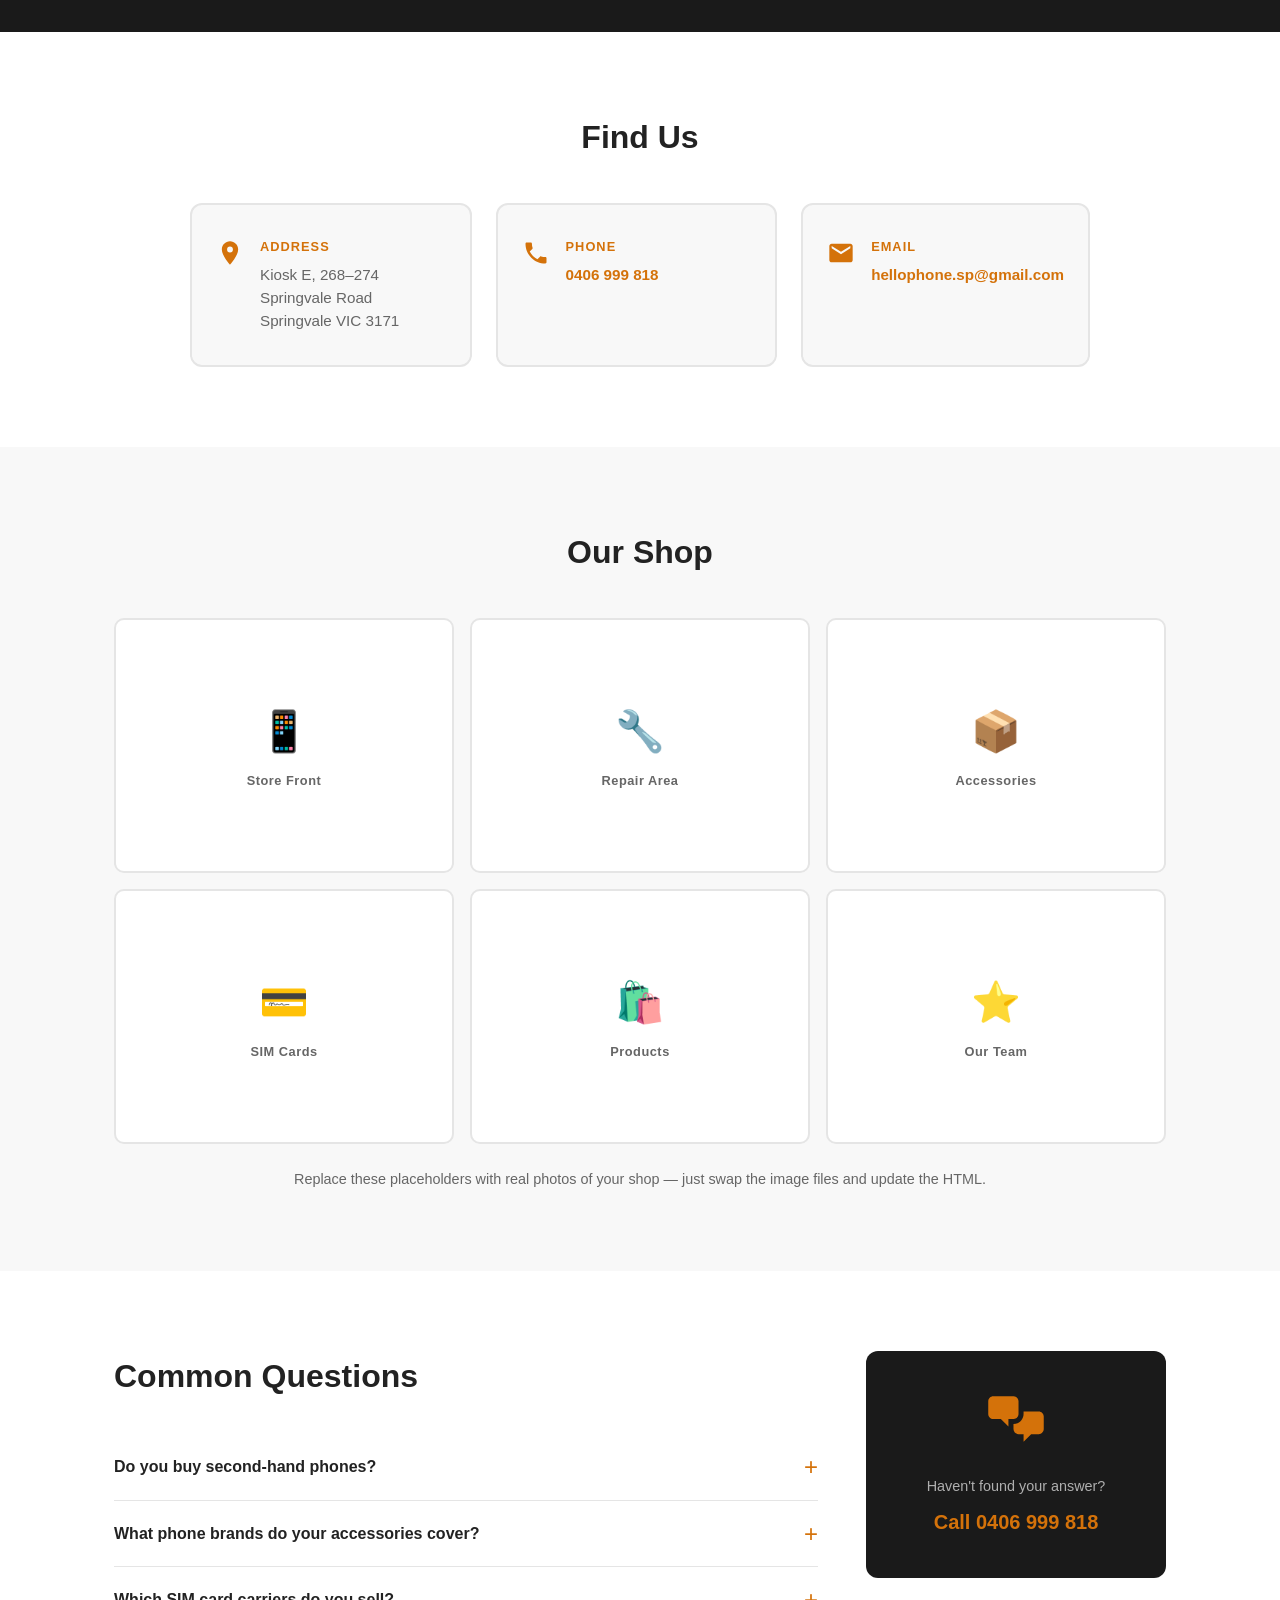
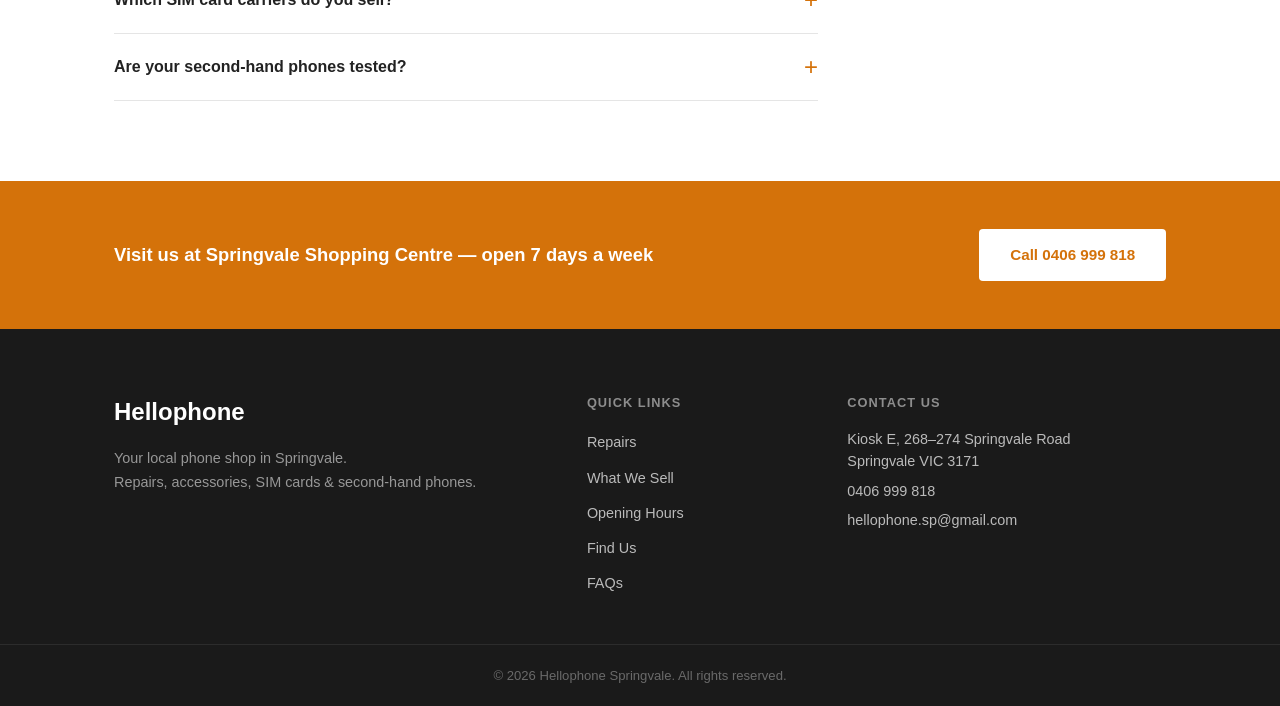
==== commit 8f9ccd5a: "Add repairs section, gallery, and switch to amber orange theme - Replace red (#CC271D) with deep amb" ====
--- a/index.html
+++ b/index.html
@@ -16,6 +16,7 @@
         <span></span><span></span><span></span>
       </button>
       <ul class="nav-links" id="nav-links">
+        <li><a href="#repairs">Repairs</a></li>
         <li><a href="#products">What We Sell</a></li>
         <li><a href="#hours">Hours</a></li>
         <li><a href="#contact">Find Us</a></li>
@@ -31,7 +32,7 @@
     <div class="container hero-inner">
       <div class="hero-content">
         <h1>Your Local Phone Shop<br>in Springvale</h1>
-        <p>Phone accessories, SIM cards &amp; quality second-hand phones — all under one roof.</p>
+        <p>Phone repairs, accessories, SIM cards &amp; quality second-hand phones — all under one roof.</p>
         <div class="hero-actions">
           <a href="#products" class="btn btn-primary">See What We Offer</a>
           <a href="tel:0406999818" class="btn btn-outline">0406 999 818</a>
@@ -47,7 +48,7 @@
         <div class="feature-item">
           <div class="feature-icon">
             <svg xmlns="http://www.w3.org/2000/svg" width="38" height="38" viewBox="0 0 60 60" fill="none">
-              <path d="M40.9875 4.866C41.8406 5.428 42.2062 6.488 41.8875 7.453L36.375 24H47.709C49.528 24 51 25.472 51 27.291C51 28.228 50.606 29.119 49.903 29.738L21.75 54.928C20.991 55.613 19.866 55.697 19.013 55.134C18.159 54.572 17.794 53.513 18.113 52.547L23.625 36H12.291C10.472 36 9 34.528 9 32.709C9 31.781 9.394 30.891 10.097 30.263L38.25 5.072C39.009 4.388 40.134 4.313 40.9875 4.866Z" fill="#CC271D"/>
+              <path d="M40.9875 4.866C41.8406 5.428 42.2062 6.488 41.8875 7.453L36.375 24H47.709C49.528 24 51 25.472 51 27.291C51 28.228 50.606 29.119 49.903 29.738L21.75 54.928C20.991 55.613 19.866 55.697 19.013 55.134C18.159 54.572 17.794 53.513 18.113 52.547L23.625 36H12.291C10.472 36 9 34.528 9 32.709C9 31.781 9.394 30.891 10.097 30.263L38.25 5.072C39.009 4.388 40.134 4.313 40.9875 4.866Z" fill="#D4720A"/>
             </svg>
           </div>
           <p><strong>In-Store Service</strong> Friendly help, every visit</p>
@@ -55,7 +56,7 @@
         <div class="feature-item">
           <div class="feature-icon">
             <svg xmlns="http://www.w3.org/2000/svg" width="38" height="38" viewBox="0 0 60 60" fill="none">
-              <path d="M24 13.5V18H36V13.5C36 10.191 33.309 7.5 30 7.5C26.691 7.5 24 10.191 24 13.5ZM19.5 22.5H13.5V42C13.5 44.484 15.516 46.5 18 46.5H42C44.484 46.5 46.5 44.484 46.5 42V22.5H40.5V27.75C40.5 28.997 39.497 30 38.25 30C37.003 30 36 28.997 36 27.75V22.5H24V27.75C24 28.997 22.997 30 21.75 30C20.503 30 19.5 28.997 19.5 27.75V22.5ZM19.5 18V13.5C19.5 7.697 24.197 3 30 3C35.803 3 40.5 7.697 40.5 13.5V18H46.5C48.984 18 51 20.016 51 22.5V42C51 46.969 46.969 51 42 51H18C13.031 51 9 46.969 9 42V22.5C9 20.016 11.016 18 13.5 18H19.5Z" fill="#CC271D"/>
+              <path d="M24 13.5V18H36V13.5C36 10.191 33.309 7.5 30 7.5C26.691 7.5 24 10.191 24 13.5ZM19.5 22.5H13.5V42C13.5 44.484 15.516 46.5 18 46.5H42C44.484 46.5 46.5 44.484 46.5 42V22.5H40.5V27.75C40.5 28.997 39.497 30 38.25 30C37.003 30 36 28.997 36 27.75V22.5H24V27.75C24 28.997 22.997 30 21.75 30C20.503 30 19.5 28.997 19.5 27.75V22.5ZM19.5 18V13.5C19.5 7.697 24.197 3 30 3C35.803 3 40.5 7.697 40.5 13.5V18H46.5C48.984 18 51 20.016 51 22.5V42C51 46.969 46.969 51 42 51H18C13.031 51 9 46.969 9 42V22.5C9 20.016 11.016 18 13.5 18H19.5Z" fill="#D4720A"/>
             </svg>
           </div>
           <p><strong>All Major Brands</strong> Accessories for every phone</p>
@@ -63,7 +64,7 @@
         <div class="feature-item">
           <div class="feature-icon">
             <svg xmlns="http://www.w3.org/2000/svg" width="38" height="38" viewBox="0 0 60 60" fill="none">
-              <path d="M30 6C16.745 6 6 16.745 6 30C6 43.255 16.745 54 30 54C43.255 54 54 43.255 54 30C54 16.745 43.255 6 30 6ZM31.5 31.5H18V28.5H28.5V13.5H31.5V31.5Z" fill="#CC271D"/>
+              <path d="M30 6C16.745 6 6 16.745 6 30C6 43.255 16.745 54 30 54C43.255 54 54 43.255 54 30C54 16.745 43.255 6 30 6ZM31.5 31.5H18V28.5H28.5V13.5H31.5V31.5Z" fill="#D4720A"/>
             </svg>
           </div>
           <p><strong>Open 7 Days</strong> 9:30 AM – 5:30 PM daily</p>
@@ -83,6 +84,45 @@
         <p>Located in the heart of Springvale, Hellophone is your go-to destination for everything phone-related. Whether you need a screen protector, a new SIM card, or a reliable second-hand smartphone, we have you covered.</p>
         <p>Our friendly team is always ready to help you find exactly what you need — at prices that won't break the bank. Come visit us at Springvale Shopping Centre, open every day of the year.</p>
         <a href="tel:0406999818" class="btn btn-primary">Call Us Today</a>
+      </div>
+    </div>
+  </section>
+
+  <!-- REPAIRS -->
+  <section class="section repairs" id="repairs">
+    <div class="container">
+      <h2>Phone Repairs</h2>
+      <div class="repairs-grid">
+        <div class="repair-card">
+          <div class="repair-card-icon">
+            <svg xmlns="http://www.w3.org/2000/svg" width="52" height="52" viewBox="0 0 24 24" fill="none">
+              <rect x="5" y="2" width="14" height="20" rx="2" stroke="#D4720A" stroke-width="1.8" fill="none"/>
+              <line x1="9" y1="6" x2="15" y2="6" stroke="#D4720A" stroke-width="1.6" stroke-linecap="round"/>
+              <circle cx="12" cy="18" r="1.2" fill="#D4720A"/>
+              <path d="M9.5 10.5 L12 8 L14.5 10.5 L12 13 Z" fill="#D4720A"/>
+            </svg>
+          </div>
+          <h3>Screen Replacement</h3>
+          <p>Cracked or shattered screen? We replace screens for most iPhone and Android models — quickly and at a fair price. Bring your phone in and we'll take a look.</p>
+          <a href="tel:0406999818" class="btn btn-primary">Get a Quote</a>
+        </div>
+        <div class="repair-card">
+          <div class="repair-card-icon">
+            <svg xmlns="http://www.w3.org/2000/svg" width="52" height="52" viewBox="0 0 24 24" fill="none">
+              <rect x="3" y="7" width="16" height="10" rx="2" stroke="#D4720A" stroke-width="1.8" fill="none"/>
+              <rect x="19" y="10" width="2" height="4" rx="1" fill="#D4720A"/>
+              <rect x="5" y="9" width="8" height="6" rx="1" fill="#D4720A" opacity="0.35"/>
+              <rect x="5" y="9" width="5" height="6" rx="1" fill="#D4720A"/>
+            </svg>
+          </div>
+          <h3>Battery Replacement</h3>
+          <p>Is your phone dying too fast or not holding a charge? A new battery can make your phone feel brand new again. We stock batteries for all common models.</p>
+          <a href="tel:0406999818" class="btn btn-primary">Get a Quote</a>
+        </div>
+      </div>
+      <div class="repairs-cta">
+        <p>Not sure if we can fix yours? Give us a call and we'll let you know.</p>
+        <a href="tel:0406999818" class="btn btn-primary">Call 0406 999 818</a>
       </div>
     </div>
   </section>
@@ -174,7 +214,7 @@
         <div class="contact-item">
           <div class="contact-icon">
             <svg width="28" height="28" viewBox="0 0 24 24" fill="none">
-              <path d="M12 2C8.13 2 5 5.13 5 9c0 5.25 7 13 7 13s7-7.75 7-13c0-3.87-3.13-7-7-7zm0 9.5a2.5 2.5 0 010-5 2.5 2.5 0 010 5z" fill="#CC271D"/>
+              <path d="M12 2C8.13 2 5 5.13 5 9c0 5.25 7 13 7 13s7-7.75 7-13c0-3.87-3.13-7-7-7zm0 9.5a2.5 2.5 0 010-5 2.5 2.5 0 010 5z" fill="#D4720A"/>
             </svg>
           </div>
           <div>
@@ -185,7 +225,7 @@
         <div class="contact-item">
           <div class="contact-icon">
             <svg width="28" height="28" viewBox="0 0 24 24" fill="none">
-              <path d="M6.62 10.79c1.44 2.83 3.76 5.14 6.59 6.59l2.2-2.2c.27-.27.67-.36 1.02-.24 1.12.37 2.33.57 3.57.57.55 0 1 .45 1 1V20c0 .55-.45 1-1 1-9.39 0-17-7.61-17-17 0-.55.45-1 1-1h3.5c.55 0 1 .45 1 1 0 1.25.2 2.45.57 3.57.11.35.03.74-.25 1.02l-2.2 2.2z" fill="#CC271D"/>
+              <path d="M6.62 10.79c1.44 2.83 3.76 5.14 6.59 6.59l2.2-2.2c.27-.27.67-.36 1.02-.24 1.12.37 2.33.57 3.57.57.55 0 1 .45 1 1V20c0 .55-.45 1-1 1-9.39 0-17-7.61-17-17 0-.55.45-1 1-1h3.5c.55 0 1 .45 1 1 0 1.25.2 2.45.57 3.57.11.35.03.74-.25 1.02l-2.2 2.2z" fill="#D4720A"/>
             </svg>
           </div>
           <div>
@@ -196,7 +236,7 @@
         <div class="contact-item">
           <div class="contact-icon">
             <svg width="28" height="28" viewBox="0 0 24 24" fill="none">
-              <path d="M20 4H4c-1.1 0-2 .9-2 2v12c0 1.1.9 2 2 2h16c1.1 0 2-.9 2-2V6c0-1.1-.9-2-2-2zm0 4l-8 5-8-5V6l8 5 8-5v2z" fill="#CC271D"/>
+              <path d="M20 4H4c-1.1 0-2 .9-2 2v12c0 1.1.9 2 2 2h16c1.1 0 2-.9 2-2V6c0-1.1-.9-2-2-2zm0 4l-8 5-8-5V6l8 5 8-5v2z" fill="#D4720A"/>
             </svg>
           </div>
           <div>
@@ -205,6 +245,22 @@
           </div>
         </div>
       </div>
+    </div>
+  </section>
+
+  <!-- GALLERY -->
+  <section class="section gallery" id="gallery">
+    <div class="container">
+      <h2>Our Shop</h2>
+      <div class="gallery-grid">
+        <div class="gallery-item">📱<span>Store Front</span></div>
+        <div class="gallery-item">🔧<span>Repair Area</span></div>
+        <div class="gallery-item">📦<span>Accessories</span></div>
+        <div class="gallery-item">💳<span>SIM Cards</span></div>
+        <div class="gallery-item">🛍️<span>Products</span></div>
+        <div class="gallery-item">⭐<span>Our Team</span></div>
+      </div>
+      <p class="gallery-note">Replace these placeholders with real photos of your shop — just swap the image files and update the HTML.</p>
     </div>
   </section>
 
@@ -253,7 +309,7 @@
       <div class="faq-cta">
         <div class="faq-cta-icon">
           <svg xmlns="http://www.w3.org/2000/svg" width="56" height="56" viewBox="0 0 111 90" fill="none">
-            <path d="M10.5 45C5 45 0.5 40.5 0.5 35V10C0.5 4.5 5 0 10.5 0H50.5C56 0 60.5 4.5 60.5 10V35C60.5 40.5 56 45 50.5 45H40.5V60L25.5 45H10.5ZM100.5 75C106 75 110.5 70.5 110.5 65V40C110.5 34.5 106 30 100.5 30H70.5V35C70.5 46 61.5 55 50.5 55V65C50.5 70.5 55 75 60.5 75H70.5V90L85.5 75H100.5Z" fill="#CC271D"/>
+            <path d="M10.5 45C5 45 0.5 40.5 0.5 35V10C0.5 4.5 5 0 10.5 0H50.5C56 0 60.5 4.5 60.5 10V35C60.5 40.5 56 45 50.5 45H40.5V60L25.5 45H10.5ZM100.5 75C106 75 110.5 70.5 110.5 65V40C110.5 34.5 106 30 100.5 30H70.5V35C70.5 46 61.5 55 50.5 55V65C50.5 70.5 55 75 60.5 75H70.5V90L85.5 75H100.5Z" fill="#D4720A"/>
           </svg>
         </div>
         <p>Haven't found your answer?</p>
@@ -275,11 +331,12 @@
     <div class="container footer-inner">
       <div class="footer-brand">
         <div class="footer-logo">Hellophone</div>
-        <p>Your local phone shop in Springvale.<br>Phone accessories, SIM cards &amp; second-hand phones.</p>
+        <p>Your local phone shop in Springvale.<br>Repairs, accessories, SIM cards &amp; second-hand phones.</p>
       </div>
       <div class="footer-links">
         <h4>Quick Links</h4>
         <ul>
+          <li><a href="#repairs">Repairs</a></li>
           <li><a href="#products">What We Sell</a></li>
           <li><a href="#hours">Opening Hours</a></li>
           <li><a href="#contact">Find Us</a></li>
--- a/style.css
+++ b/style.css
@@ -1,7 +1,7 @@
 /* === VARIABLES === */
 :root {
-  --red: #CC271D;
-  --red-dark: #A81F17;
+  --orange: #D4720A;
+  --orange-dark: #B05C08;
   --dark: #1a1a1a;
   --dark-2: #2d2d2d;
   --white: #ffffff;
@@ -42,21 +42,21 @@
   border: 2px solid transparent;
 }
 .btn:hover { transform: translateY(-2px); }
-.btn-primary { background: var(--red); color: var(--white); }
-.btn-primary:hover { background: var(--red-dark); }
+.btn-primary { background: var(--orange); color: var(--white); }
+.btn-primary:hover { background: var(--orange-dark); }
 .btn-outline { background: transparent; color: var(--white); border-color: rgba(255,255,255,0.6); }
 .btn-outline:hover { border-color: var(--white); background: rgba(255,255,255,0.1); }
-.btn-white { background: var(--white); color: var(--red); }
+.btn-white { background: var(--white); color: var(--orange); }
 .btn-white:hover { background: var(--light); }
 .btn-nav {
-  background: var(--red);
+  background: var(--orange);
   color: var(--white);
   padding: 0.5rem 1.2rem;
   font-size: 0.9rem;
   border-radius: 4px;
   white-space: nowrap;
 }
-.btn-nav:hover { background: var(--red-dark); transform: none; }
+.btn-nav:hover { background: var(--orange-dark); transform: none; }
 
 /* === NAVBAR === */
 .navbar {
@@ -130,7 +130,7 @@
 .hero-bg {
   position: absolute;
   inset: 0;
-  background: linear-gradient(135deg, #1a1a1a 0%, #2a0a08 50%, #1a1a1a 100%);
+  background: linear-gradient(135deg, #1a1a1a 0%, #2a1500 50%, #1a1a1a 100%);
   opacity: 0.9;
 }
 .hero-inner {
@@ -177,13 +177,11 @@
   display: flex;
   align-items: center;
   gap: 1.25rem;
-  padding: 2rem 2rem;
+  padding: 2rem;
   border-right: 1px solid rgba(255,255,255,0.07);
 }
 .feature-item:last-child { border-right: none; }
-.feature-icon {
-  flex-shrink: 0;
-}
+.feature-icon { flex-shrink: 0; }
 .feature-item p {
   font-size: 0.95rem;
   color: rgba(255,255,255,0.75);
@@ -234,8 +232,55 @@
 }
 .about-content .btn { margin-top: 0.75rem; }
 
+/* === REPAIRS === */
+.repairs { background: var(--light); }
+.repairs h2 { text-align: center; }
+.repairs-grid {
+  display: grid;
+  grid-template-columns: repeat(2, 1fr);
+  gap: 1.5rem;
+  max-width: 720px;
+  margin: 0 auto;
+}
+.repair-card {
+  background: var(--white);
+  border: 2px solid var(--border);
+  border-radius: 12px;
+  padding: 2.25rem 2rem;
+  text-align: center;
+  transition: border-color 0.2s, box-shadow 0.2s, transform 0.2s;
+}
+.repair-card:hover {
+  border-color: var(--orange);
+  box-shadow: 0 6px 20px rgba(212,114,10,0.12);
+  transform: translateY(-3px);
+}
+.repair-card-icon {
+  margin-bottom: 1.25rem;
+}
+.repair-card h3 {
+  font-size: 1.2rem;
+  font-weight: 800;
+  color: var(--text);
+  margin-bottom: 0.75rem;
+}
+.repair-card p {
+  font-size: 0.95rem;
+  color: var(--gray);
+  line-height: 1.6;
+  margin-bottom: 1.5rem;
+}
+.repairs-cta {
+  text-align: center;
+  margin-top: 2.5rem;
+}
+.repairs-cta p {
+  color: var(--gray);
+  margin-bottom: 1rem;
+}
+
 /* === PRODUCTS / TABS === */
-.products { background: var(--light); }
+.products { background: var(--white); }
 .products h2 { text-align: center; }
 .tabs-wrapper {
   display: grid;
@@ -265,14 +310,14 @@
   transition: border-color 0.2s, background 0.2s, color 0.2s;
   line-height: 1.3;
 }
-.tab-btn:hover { border-color: var(--red); color: var(--red); }
+.tab-btn:hover { border-color: var(--orange); color: var(--orange); }
 .tab-btn.active {
-  background: var(--red);
-  border-color: var(--red);
+  background: var(--orange);
+  border-color: var(--orange);
   color: var(--white);
 }
 .tabs-content {
-  background: var(--white);
+  background: var(--light);
   border: 2px solid var(--border);
   border-radius: 8px;
   padding: 2.5rem;
@@ -307,7 +352,7 @@
   display: inline-block;
   width: 8px;
   height: 8px;
-  background: var(--red);
+  background: var(--orange);
   border-radius: 50%;
   flex-shrink: 0;
 }
@@ -358,22 +403,59 @@
   gap: 1rem;
   transition: border-color 0.2s, box-shadow 0.2s;
 }
-.contact-item:hover { border-color: var(--red); box-shadow: 0 4px 16px rgba(204,39,29,0.1); }
+.contact-item:hover { border-color: var(--orange); box-shadow: 0 4px 16px rgba(212,114,10,0.1); }
 .contact-icon { flex-shrink: 0; margin-top: 2px; }
 .contact-item h4 {
   font-size: 0.8rem;
   font-weight: 700;
-  color: var(--red);
+  color: var(--orange);
   text-transform: uppercase;
   letter-spacing: 0.08em;
   margin-bottom: 0.4rem;
 }
 .contact-item p { font-size: 0.95rem; color: var(--gray); line-height: 1.5; }
-.contact-item a { color: var(--red); font-weight: 600; }
+.contact-item a { color: var(--orange); font-weight: 600; }
 .contact-item a:hover { text-decoration: underline; }
 
+/* === GALLERY === */
+.gallery { background: var(--light); }
+.gallery h2 { text-align: center; }
+.gallery-grid {
+  display: grid;
+  grid-template-columns: repeat(3, 1fr);
+  gap: 1rem;
+}
+.gallery-item {
+  background: var(--white);
+  border: 2px solid var(--border);
+  border-radius: 10px;
+  aspect-ratio: 4/3;
+  display: flex;
+  flex-direction: column;
+  align-items: center;
+  justify-content: center;
+  gap: 0.5rem;
+  font-size: 2.5rem;
+  color: var(--gray);
+  overflow: hidden;
+  transition: border-color 0.2s, transform 0.2s;
+}
+.gallery-item:hover { border-color: var(--orange); transform: scale(1.02); }
+.gallery-item span {
+  font-size: 0.8rem;
+  font-weight: 600;
+  color: var(--gray);
+  letter-spacing: 0.04em;
+}
+.gallery-note {
+  text-align: center;
+  margin-top: 1.5rem;
+  font-size: 0.9rem;
+  color: var(--gray);
+}
+
 /* === FAQ === */
-.faq { background: var(--light); }
+.faq { background: var(--white); }
 .faq-inner {
   display: grid;
   grid-template-columns: 1fr 300px;
@@ -397,11 +479,11 @@
   gap: 1rem;
   user-select: none;
 }
-.faq-question:hover { color: var(--red); }
+.faq-question:hover { color: var(--orange); }
 .faq-icon {
   font-size: 1.5rem;
   font-weight: 300;
-  color: var(--red);
+  color: var(--orange);
   flex-shrink: 0;
   transition: transform 0.3s;
   line-height: 1;
@@ -429,11 +511,11 @@
 .faq-cta-icon { margin-bottom: 1.25rem; }
 .faq-cta p { font-size: 0.9rem; color: rgba(255,255,255,0.65); margin-bottom: 0.5rem; }
 .faq-cta h3 { font-size: 1.25rem; font-weight: 800; }
-.faq-cta h3 a { color: var(--red); }
+.faq-cta h3 a { color: var(--orange); }
 .faq-cta h3 a:hover { text-decoration: underline; }
 
 /* === CTA STRIP === */
-.cta-strip { background: var(--red); padding: 3rem 0; }
+.cta-strip { background: var(--orange); padding: 3rem 0; }
 .cta-strip-inner {
   display: flex;
   align-items: center;
@@ -511,10 +593,12 @@
   .about-grid { grid-template-columns: 1fr; gap: 2.5rem; }
   .about-image { order: -1; }
   .about-image-placeholder { height: 220px; }
+  .repairs-grid { grid-template-columns: 1fr; max-width: 420px; }
   .tabs-wrapper { grid-template-columns: 1fr; }
   .tabs-nav { flex-direction: row; overflow-x: auto; gap: 0.5rem; }
   .tab-btn { min-width: 130px; }
   .contact-grid { grid-template-columns: 1fr; max-width: 480px; }
+  .gallery-grid { grid-template-columns: repeat(2, 1fr); }
   .faq-inner { grid-template-columns: 1fr; }
   .faq-cta { display: none; }
   .footer-inner { grid-template-columns: 1fr 1fr; gap: 2rem; }
@@ -544,9 +628,10 @@
   }
   .btn-nav { display: none; }
   .features-grid { grid-template-columns: 1fr; }
-  .feature-item { border-right: none; border-bottom: 1px solid rgba(255,255,255,0.07); padding: 1.5rem 1.5rem; }
+  .feature-item { border-right: none; border-bottom: 1px solid rgba(255,255,255,0.07); padding: 1.5rem; }
   .feature-item:last-child { border-bottom: none; }
   .hours-row { flex-direction: column; text-align: center; }
+  .gallery-grid { grid-template-columns: 1fr 1fr; }
   .cta-strip-inner { flex-direction: column; text-align: center; }
   .footer-inner { grid-template-columns: 1fr; gap: 2rem; padding: 3rem 1.5rem 2rem; }
   .hero-content h1 { font-size: 1.9rem; }
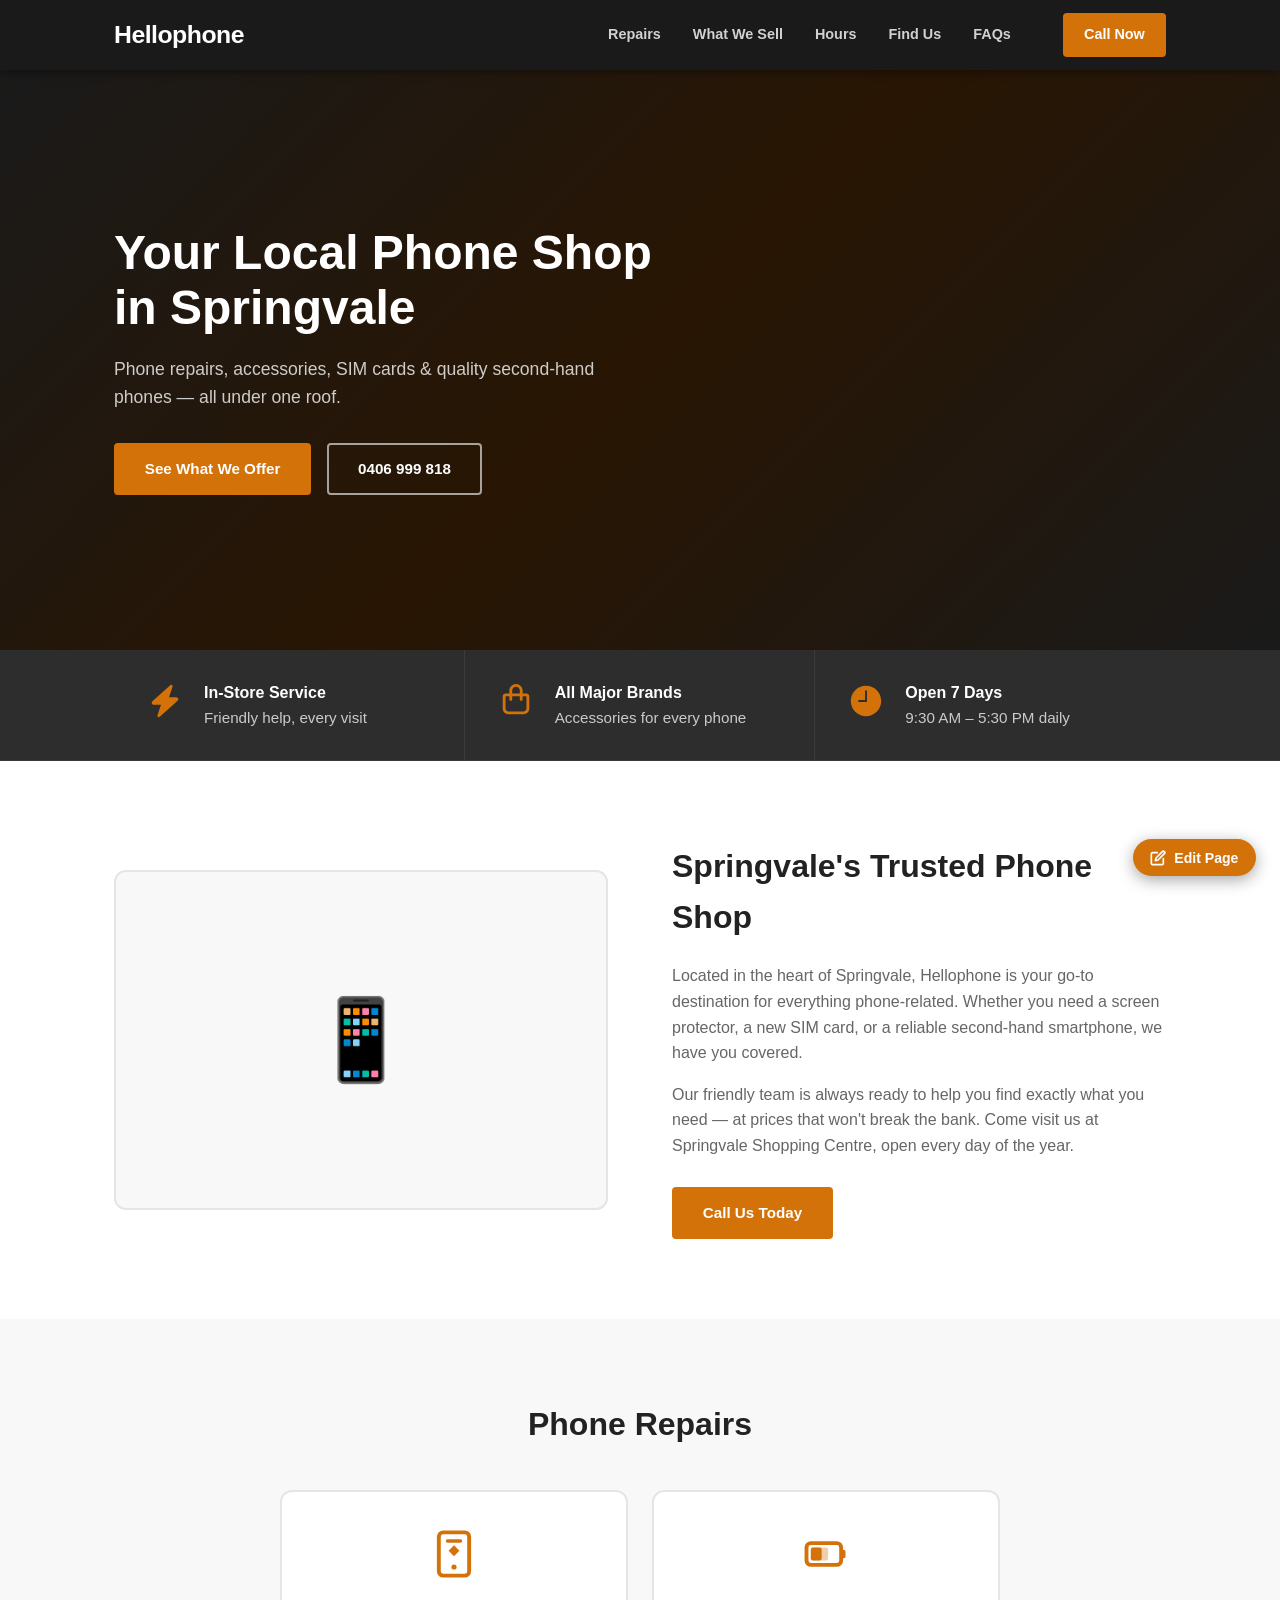
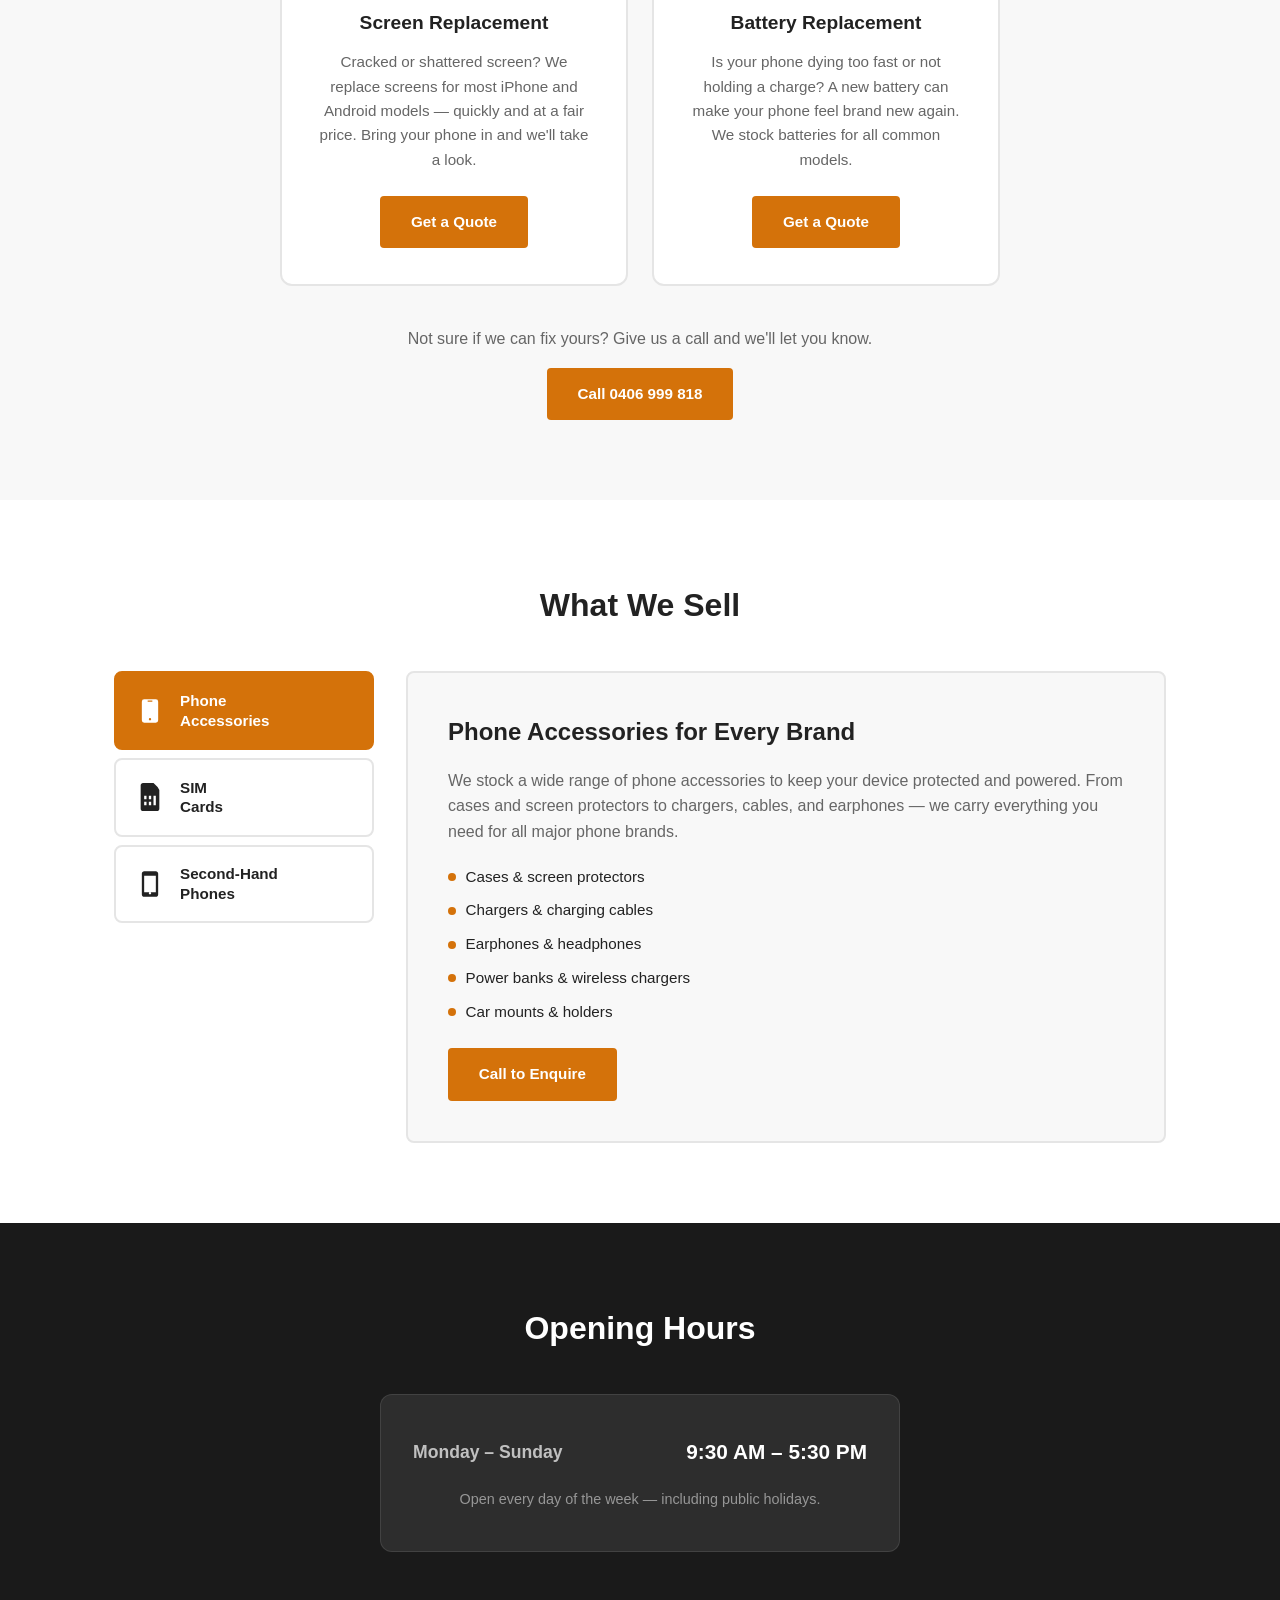
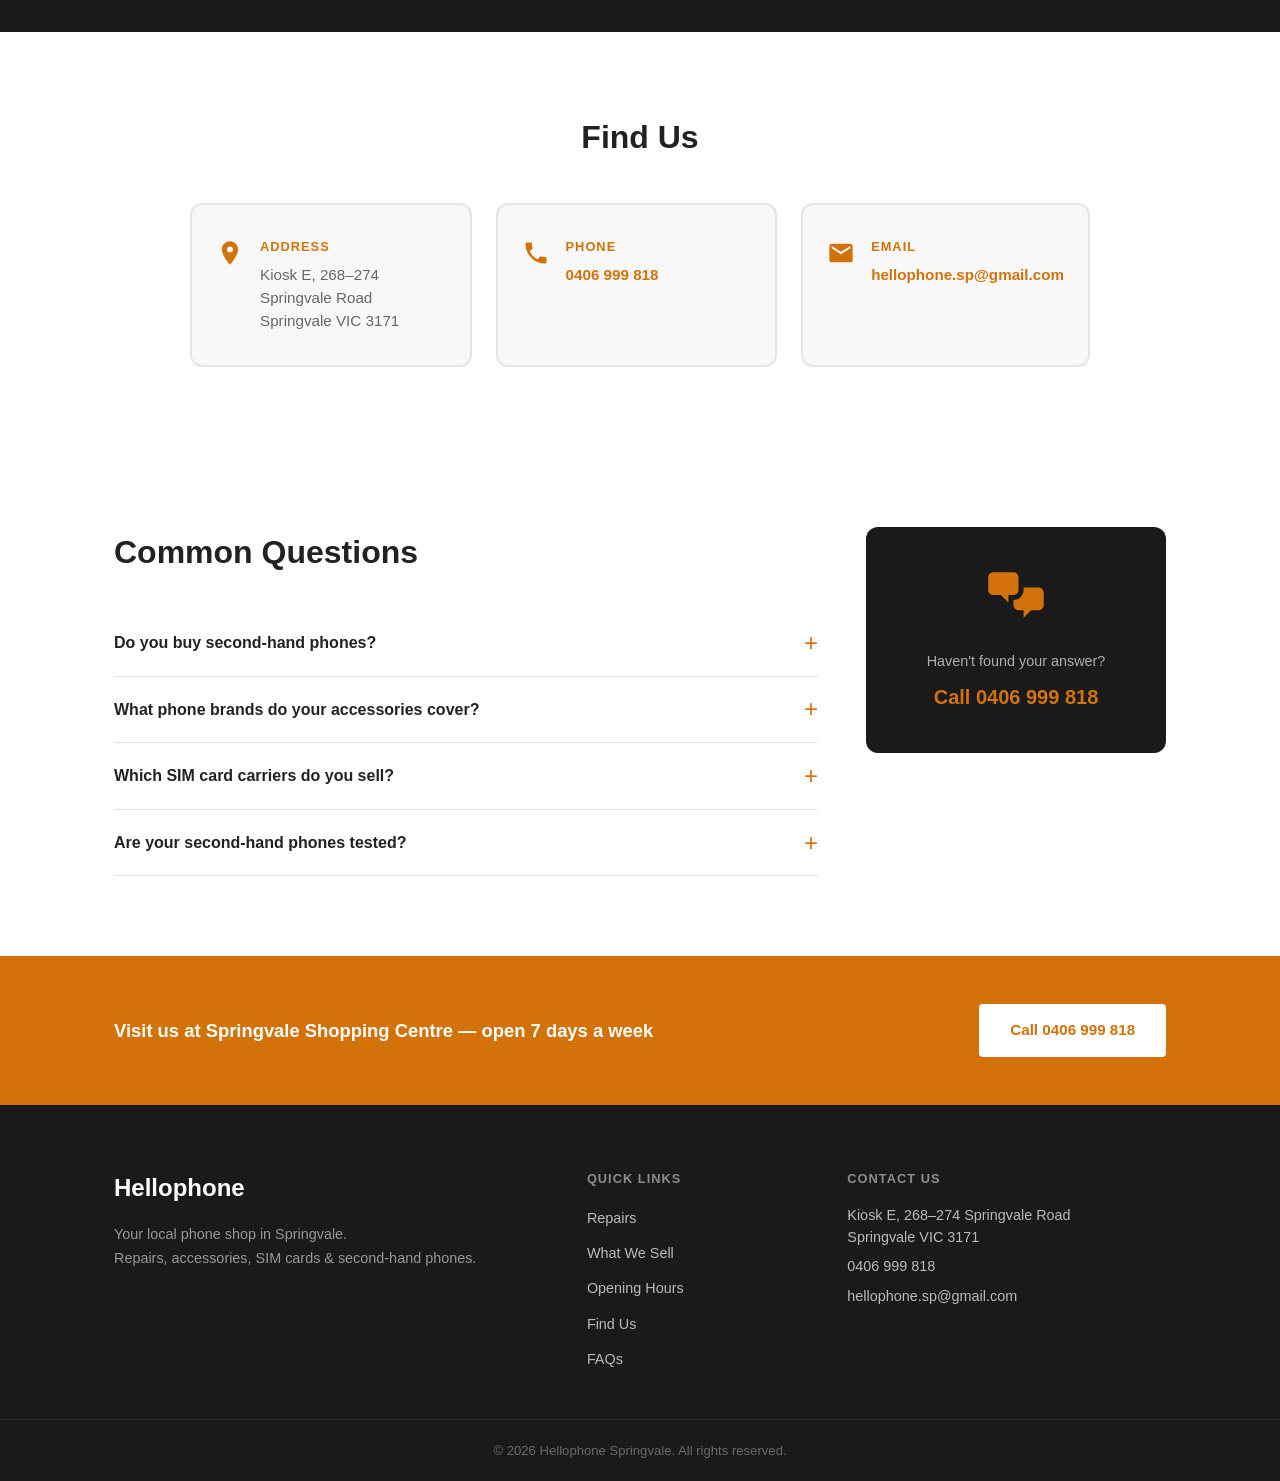
==== commit 81285404: "Remove photo gallery section Co-Authored-By: Claude Sonnet 4.6 <noreply@anthropic.com>" ====
--- a/index.html
+++ b/index.html
@@ -248,22 +248,6 @@
     </div>
   </section>
 
-  <!-- GALLERY -->
-  <section class="section gallery" id="gallery">
-    <div class="container">
-      <h2>Our Shop</h2>
-      <div class="gallery-grid">
-        <div class="gallery-item">📱<span>Store Front</span></div>
-        <div class="gallery-item">🔧<span>Repair Area</span></div>
-        <div class="gallery-item">📦<span>Accessories</span></div>
-        <div class="gallery-item">💳<span>SIM Cards</span></div>
-        <div class="gallery-item">🛍️<span>Products</span></div>
-        <div class="gallery-item">⭐<span>Our Team</span></div>
-      </div>
-      <p class="gallery-note">Replace these placeholders with real photos of your shop — just swap the image files and update the HTML.</p>
-    </div>
-  </section>
-
   <!-- FAQ -->
   <section class="section faq" id="faq">
     <div class="container faq-inner">
--- a/style.css
+++ b/style.css
@@ -587,6 +587,106 @@
   font-size: 0.82rem;
   color: rgba(255,255,255,0.35);
 }
+
+/* === EDIT TOGGLE BUTTON === */
+.edit-toggle-btn {
+  position: fixed;
+  bottom: 1.5rem;
+  right: 1.5rem;
+  z-index: 9998;
+  background: var(--orange);
+  border: none;
+  border-radius: 50px;
+  color: var(--white);
+  display: flex;
+  align-items: center;
+  gap: 0.5rem;
+  padding: 0.65rem 1.1rem;
+  font-family: inherit;
+  font-size: 0.88rem;
+  font-weight: 700;
+  cursor: pointer;
+  box-shadow: 0 4px 16px rgba(0,0,0,0.35);
+  transition: background 0.2s, transform 0.2s;
+}
+.edit-toggle-btn:hover {
+  background: var(--orange-dark);
+  transform: translateY(-2px);
+}
+
+/* === EDIT MODE === */
+.edit-toolbar {
+  position: fixed;
+  bottom: 0;
+  left: 0;
+  right: 0;
+  z-index: 9999;
+  background: var(--dark);
+  border-top: 3px solid var(--orange);
+  padding: 0.75rem 1.5rem;
+  display: flex;
+  align-items: center;
+  gap: 1.25rem;
+  flex-wrap: wrap;
+  box-shadow: 0 -4px 20px rgba(0,0,0,0.4);
+}
+.edit-toolbar-label {
+  font-weight: 800;
+  color: var(--orange);
+  font-size: 0.95rem;
+  white-space: nowrap;
+}
+.edit-toolbar-hint {
+  font-size: 0.85rem;
+  color: rgba(255,255,255,0.5);
+  flex: 1;
+}
+.edit-toolbar-actions {
+  display: flex;
+  gap: 0.6rem;
+  flex-wrap: wrap;
+}
+.edit-toolbar button {
+  padding: 0.45rem 1rem;
+  border: none;
+  border-radius: 4px;
+  font-weight: 700;
+  font-size: 0.85rem;
+  cursor: pointer;
+  transition: opacity 0.2s;
+  font-family: inherit;
+}
+.edit-toolbar button:hover { opacity: 0.85; }
+#edit-save { background: var(--orange); color: var(--white); }
+#edit-download { background: var(--white); color: var(--dark); }
+#edit-reset { background: transparent; color: rgba(255,255,255,0.5); border: 1px solid rgba(255,255,255,0.2); }
+#edit-reset:hover { color: var(--white); border-color: rgba(255,255,255,0.5); opacity: 1; }
+
+.edit-mode [contenteditable="true"] {
+  outline: none !important;
+  border-radius: 3px;
+  transition: background 0.15s, box-shadow 0.15s;
+  cursor: text;
+}
+.edit-mode [contenteditable="true"]::selection {
+  background: rgba(212, 114, 10, 0.45);
+  color: inherit;
+}
+.edit-mode [contenteditable="true"] *::selection {
+  background: rgba(212, 114, 10, 0.45);
+  color: inherit;
+}
+.edit-mode [contenteditable="true"]:hover {
+  background: rgba(212, 114, 10, 0.12);
+  box-shadow: 0 0 0 2px rgba(212, 114, 10, 0.35);
+}
+.edit-mode [contenteditable="true"]:focus {
+  background: rgba(212, 114, 10, 0.18);
+  box-shadow: 0 0 0 2px var(--orange);
+}
+
+/* Padding for fixed toolbar */
+.edit-mode body { padding-bottom: 64px; }
 
 /* === RESPONSIVE === */
 @media (max-width: 900px) {
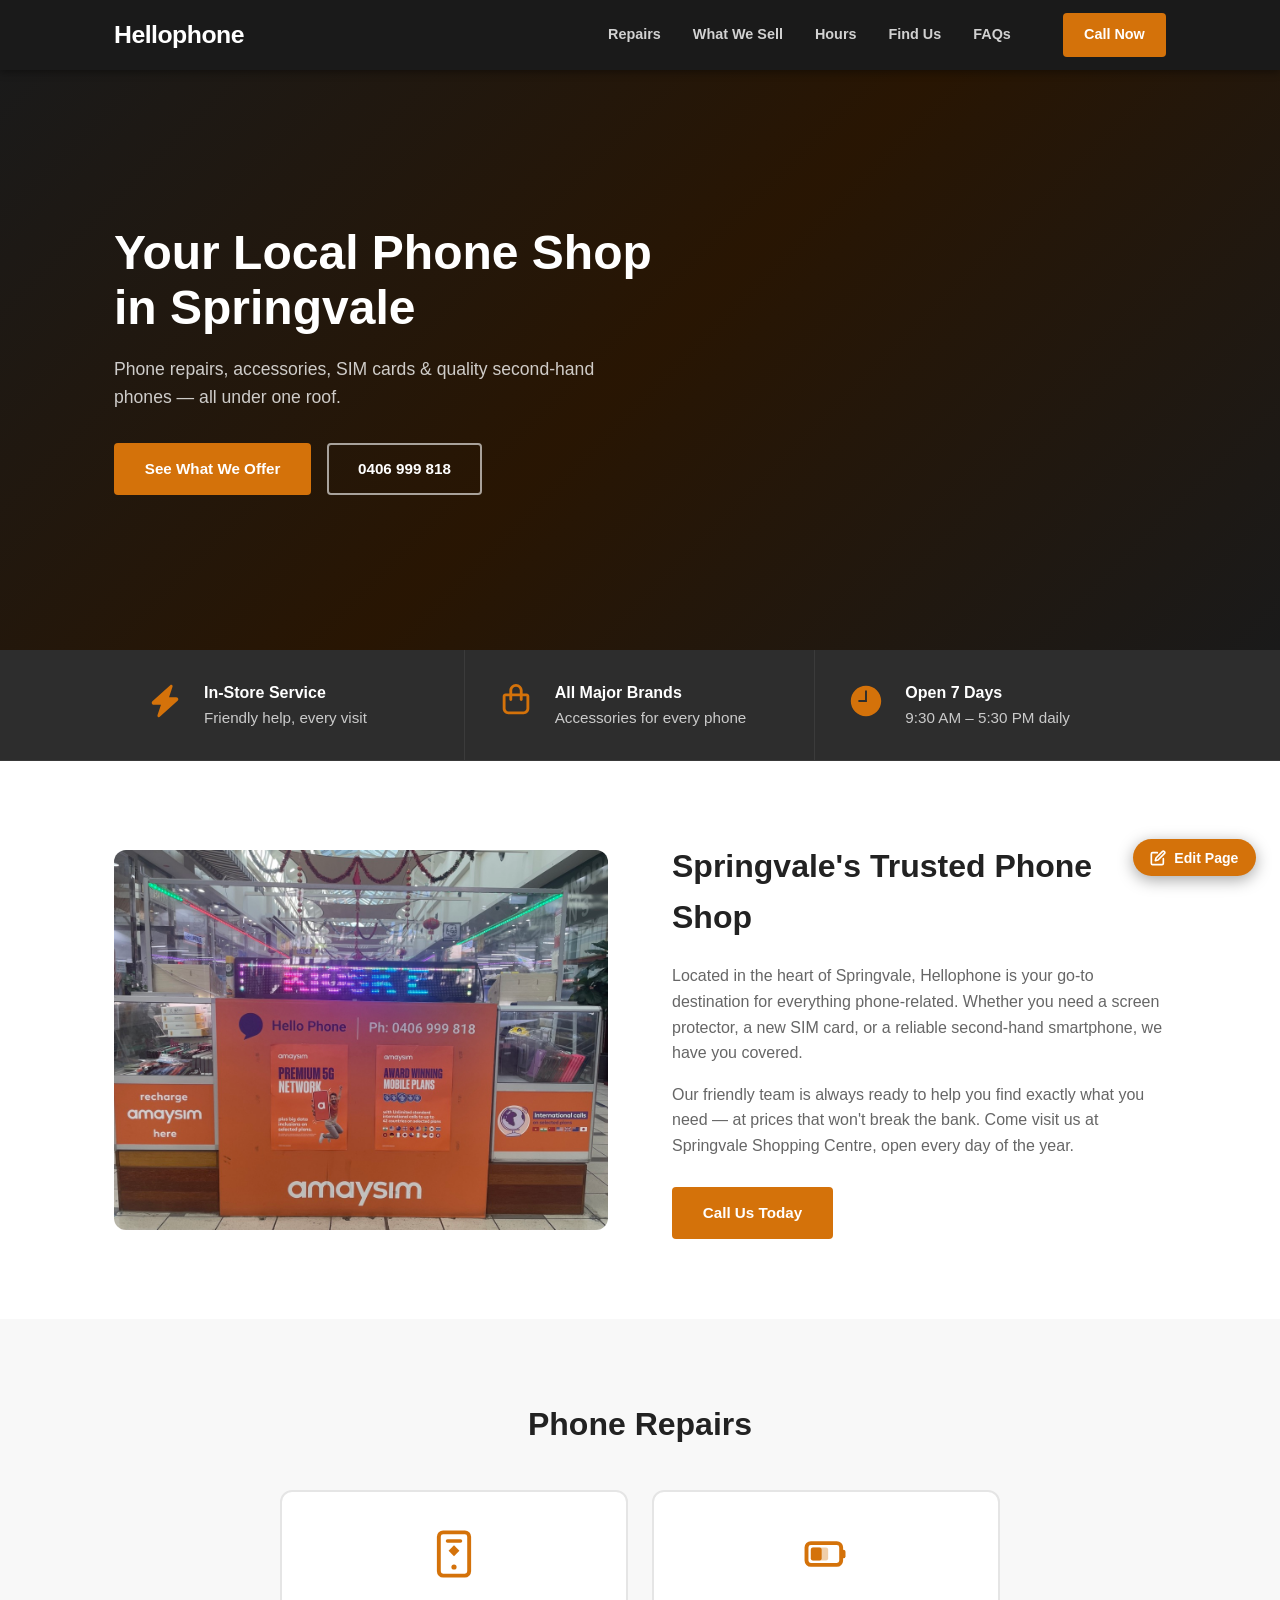
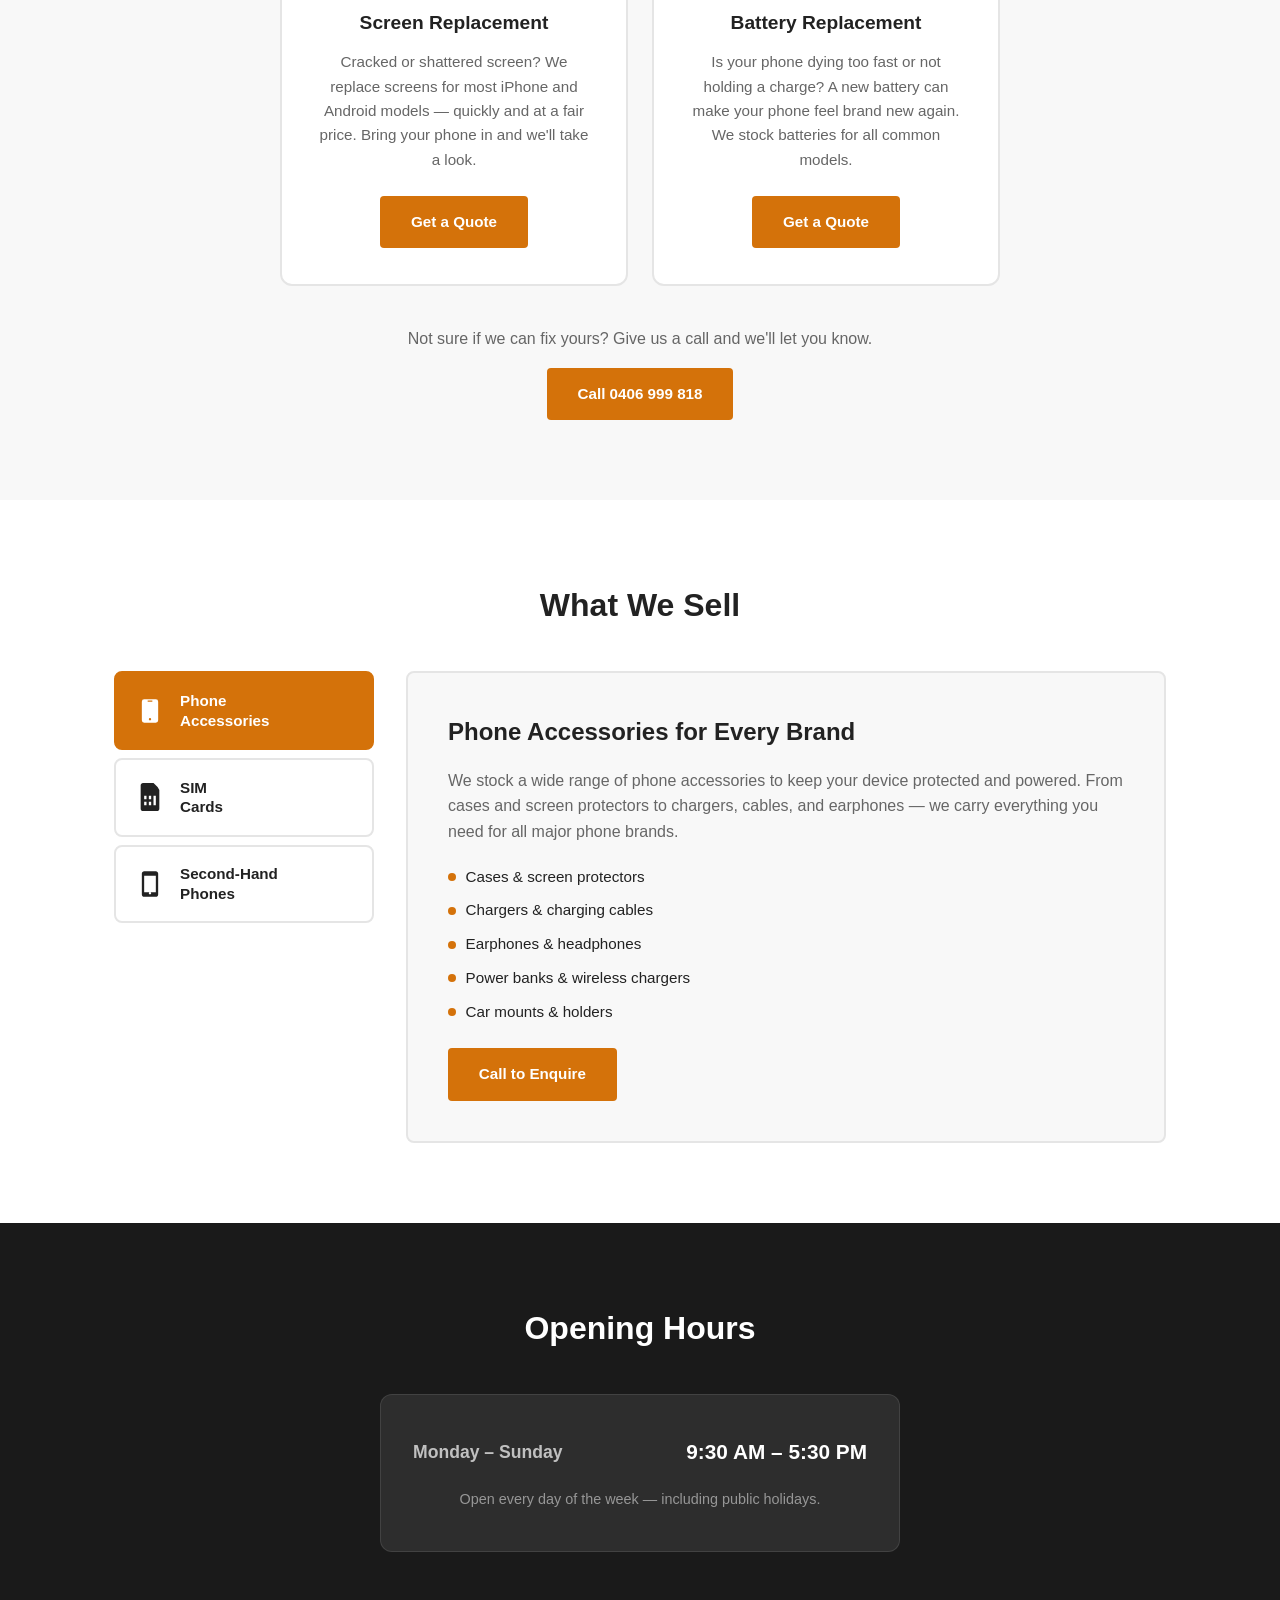
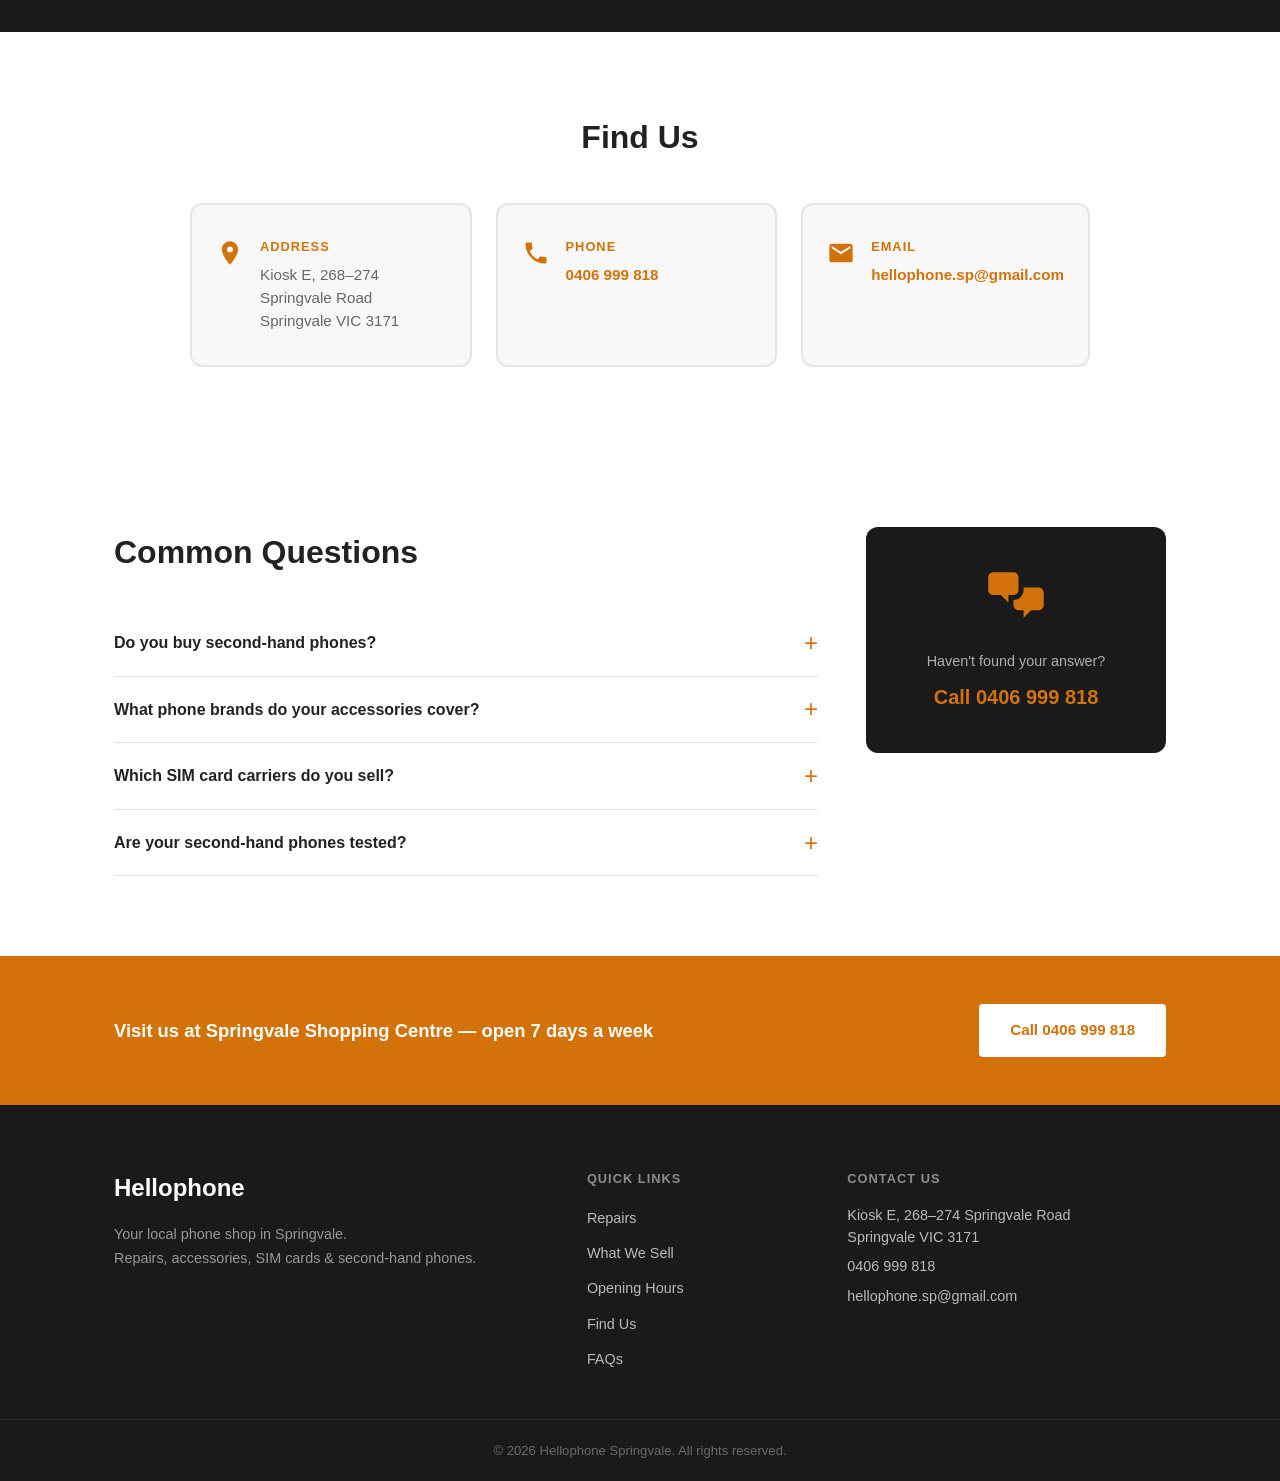
==== commit aeceb2b7: "Add shop photo to About section Converted IMG_2786.HEIC to shop.jpg and resized for web. Replaces th" ====
--- a/index.html
+++ b/index.html
@@ -77,7 +77,7 @@
   <section class="section about" id="about">
     <div class="container about-grid">
       <div class="about-image">
-        <div class="about-image-placeholder">📱</div>
+        <img src="shop.jpg" alt="Hellophone Springvale store" class="about-photo">
       </div>
       <div class="about-content">
         <h2>Springvale's Trusted Phone Shop</h2>
--- a/style.css
+++ b/style.css
@@ -220,6 +220,13 @@
   justify-content: center;
   font-size: 5rem;
   border: 2px solid var(--border);
+}
+.about-photo {
+  width: 100%;
+  height: 380px;
+  object-fit: cover;
+  border-radius: 12px;
+  display: block;
 }
 .about-content h2 {
   text-align: left;
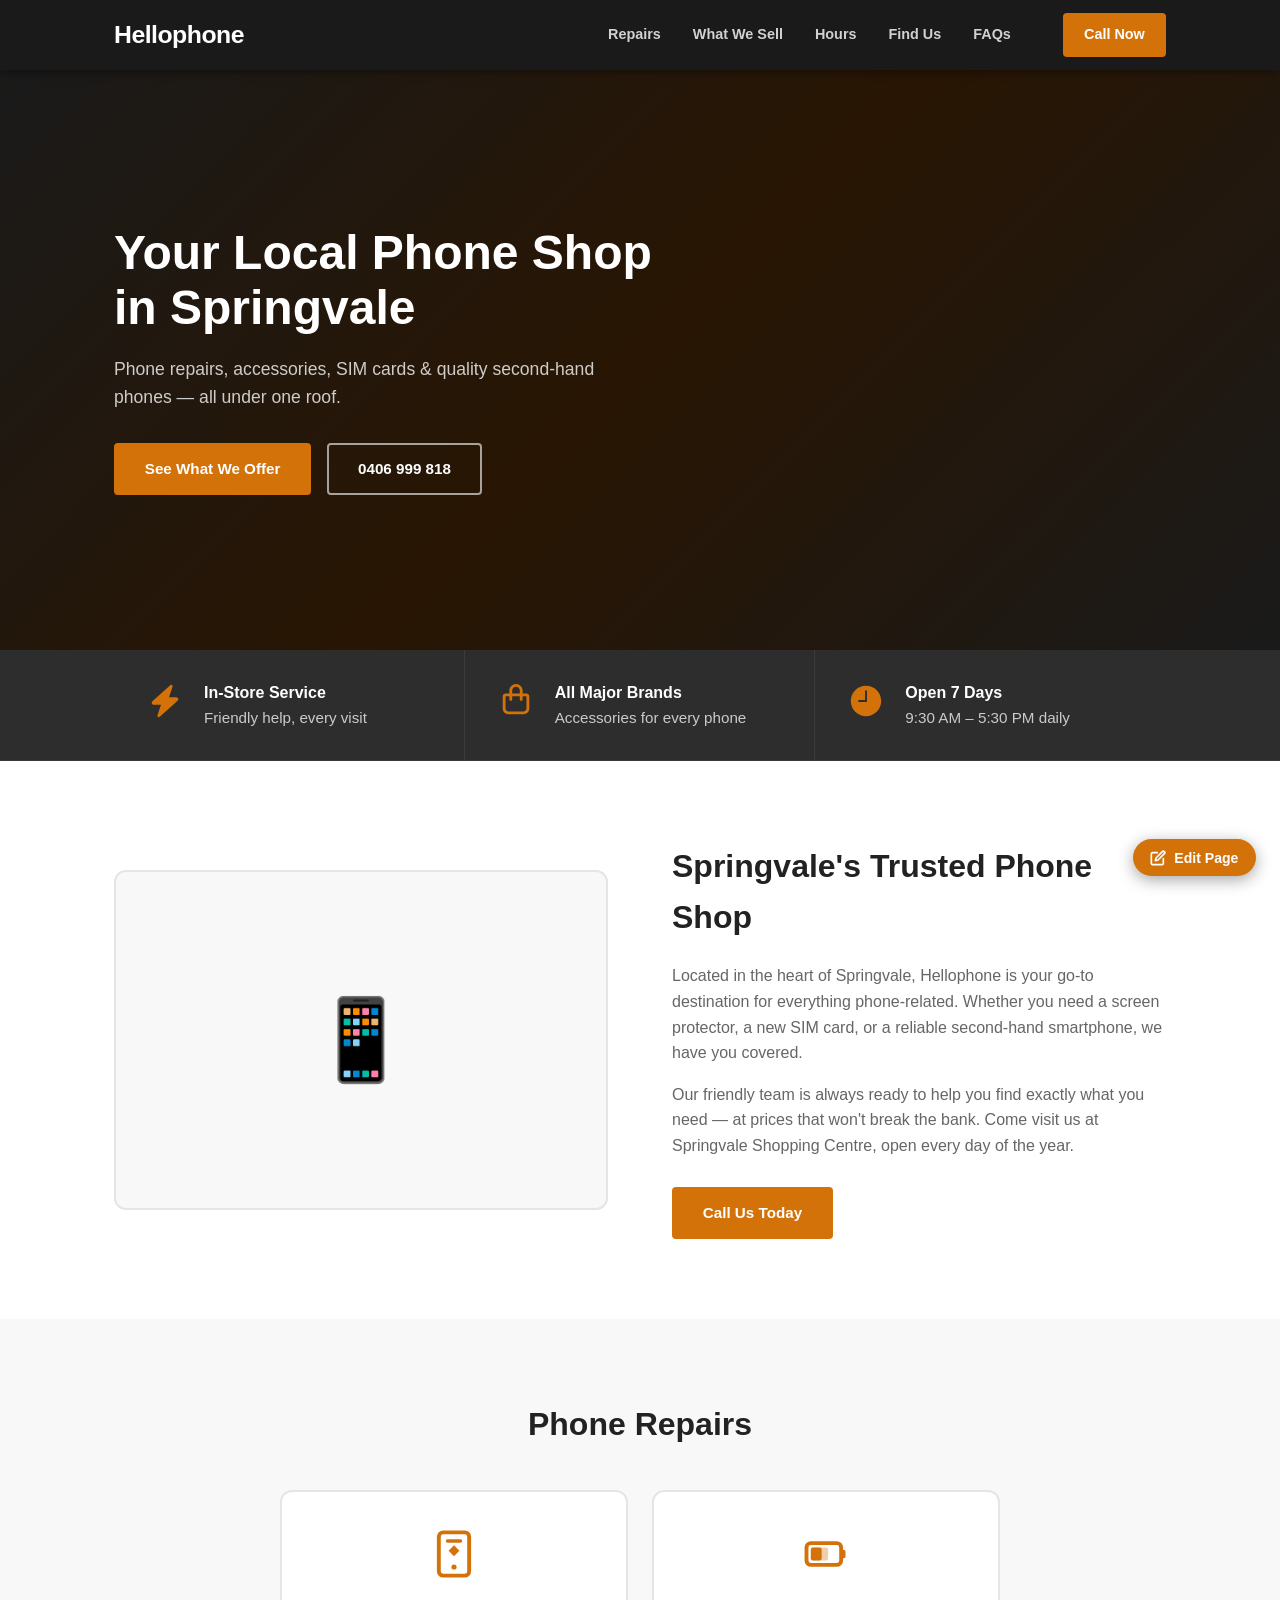
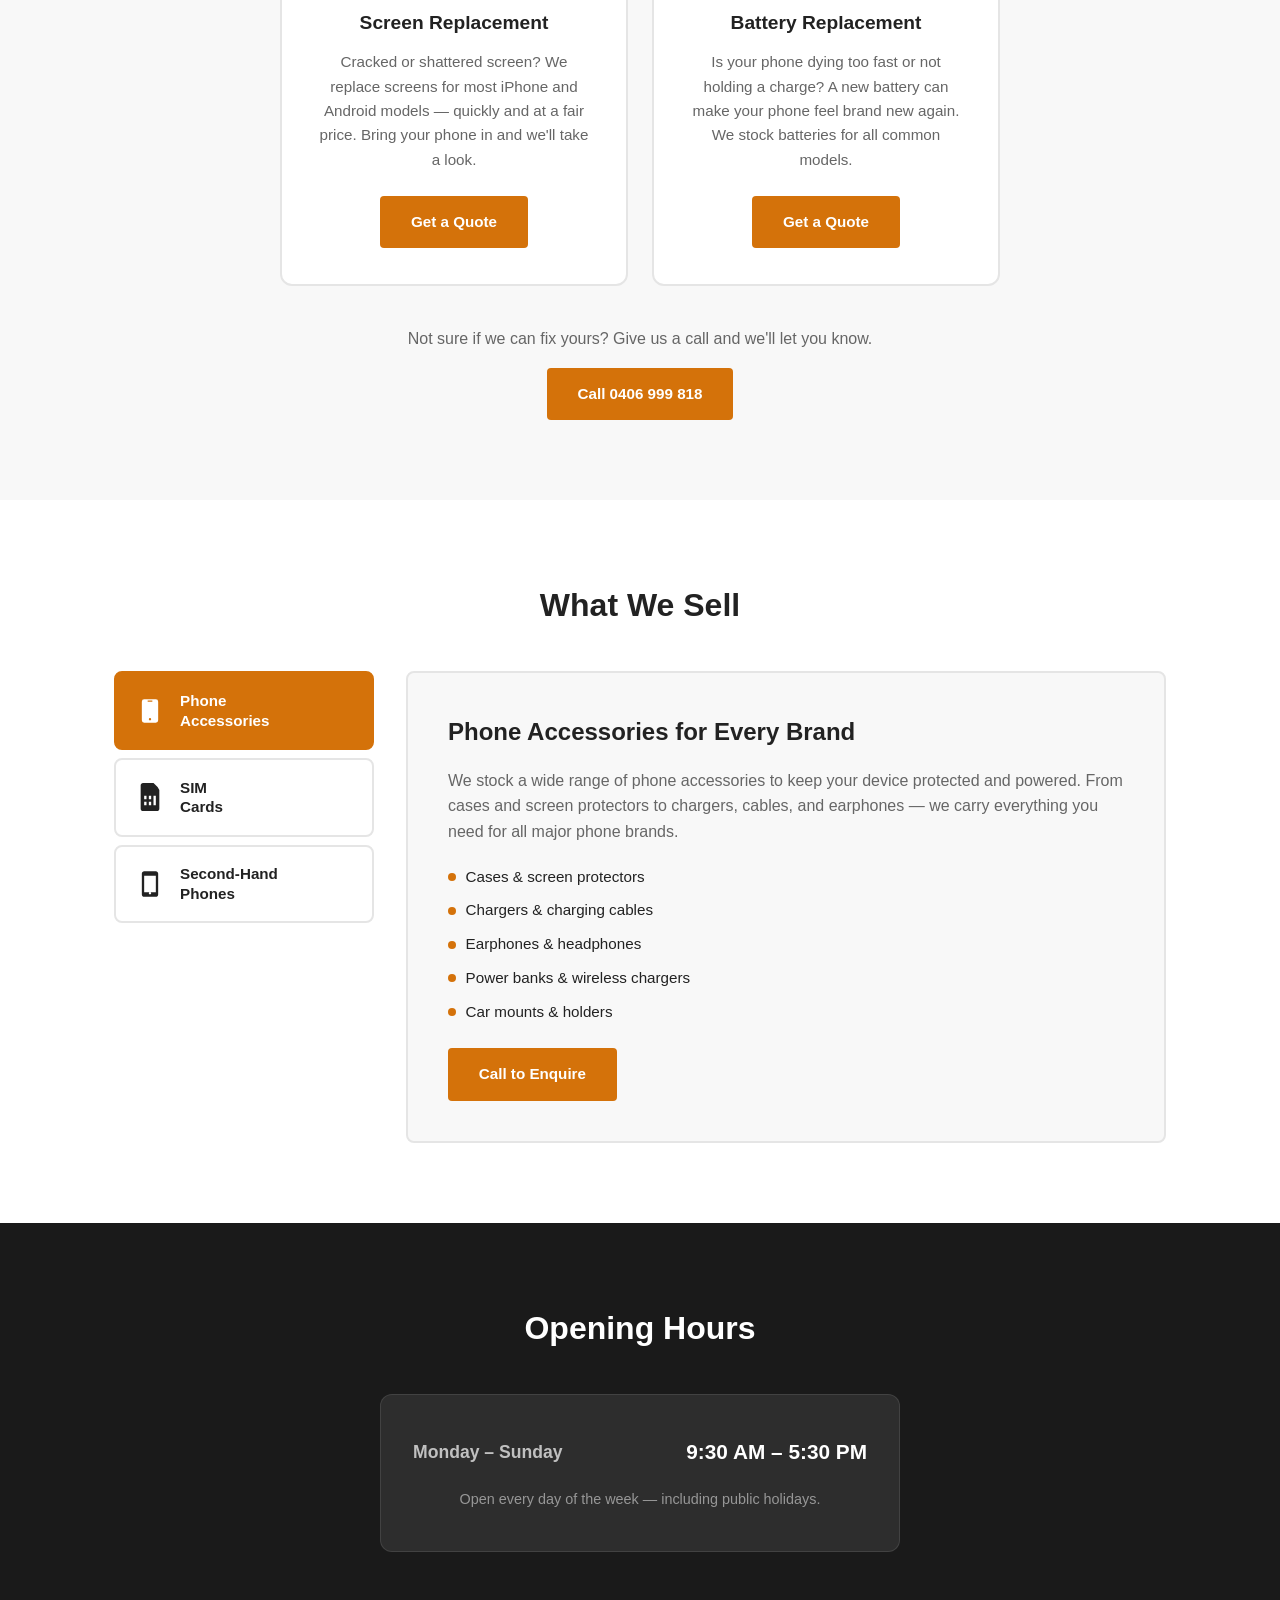
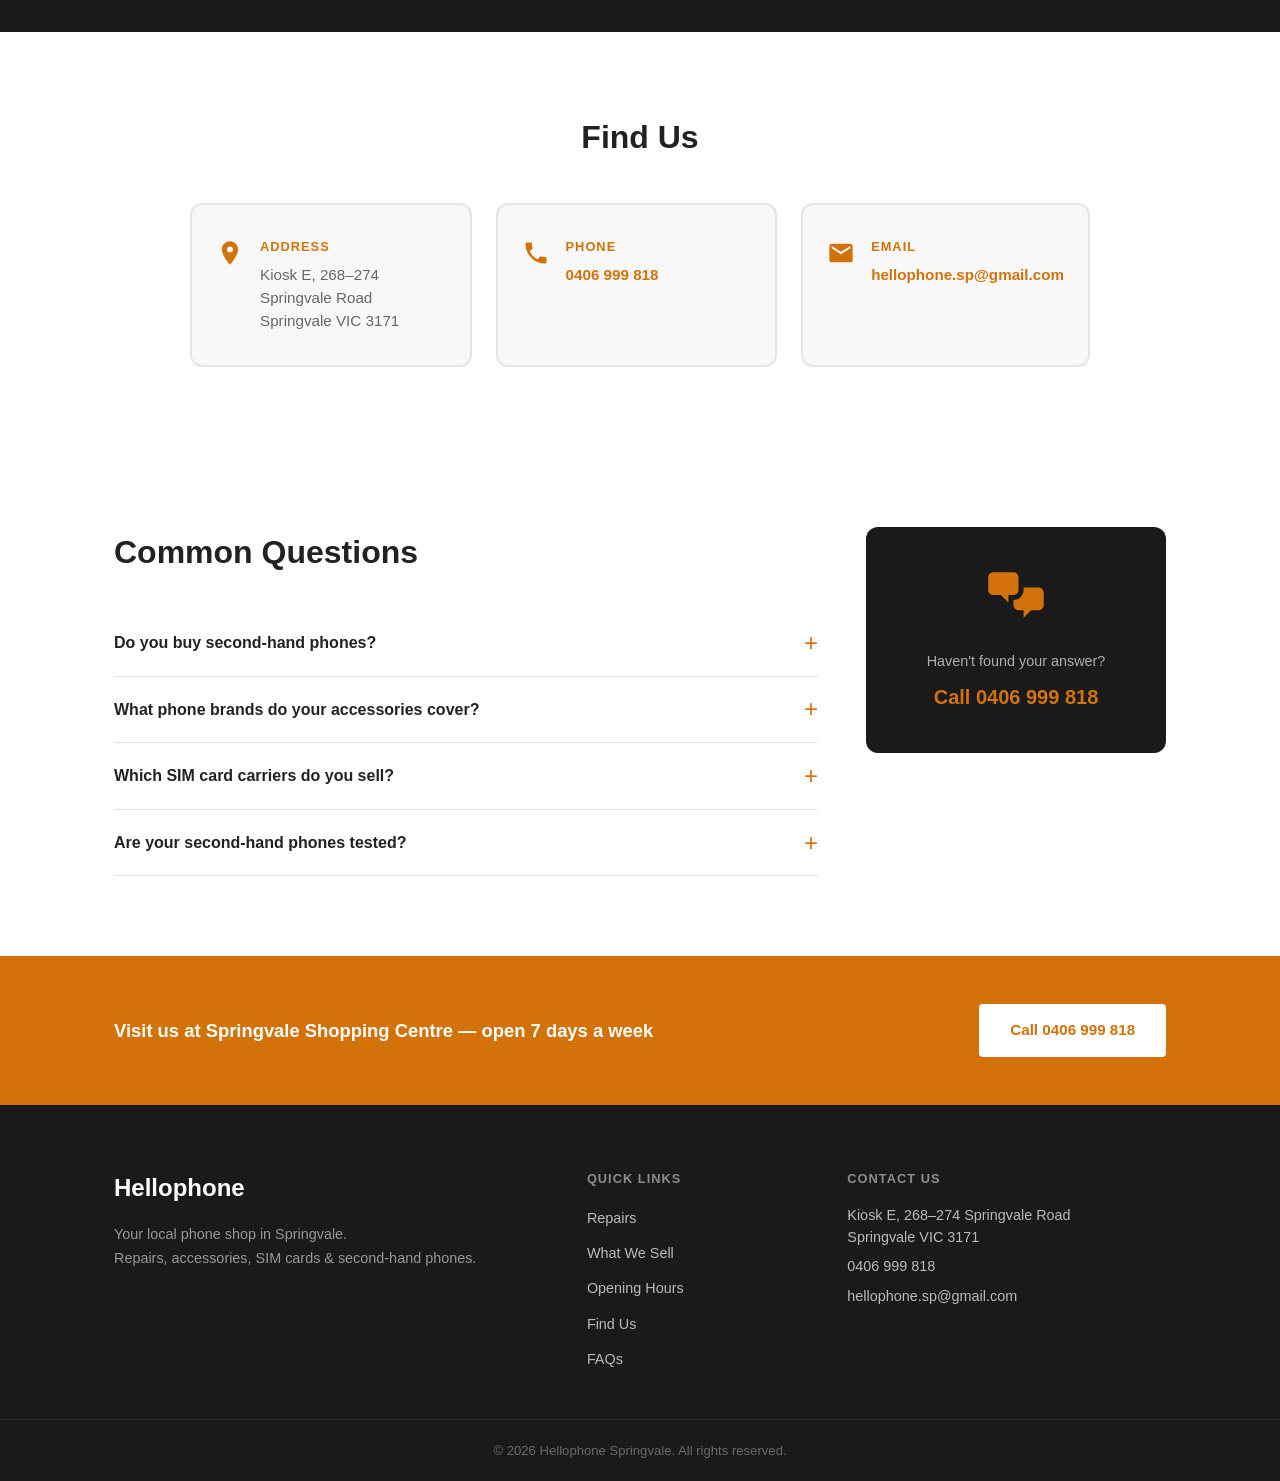
==== commit 0e9420d7: "Restore emoji placeholder in about section, remove photo Co-Authored-By: Claude Sonnet 4.6 <noreply@" ====
--- a/index.html
+++ b/index.html
@@ -77,7 +77,7 @@
   <section class="section about" id="about">
     <div class="container about-grid">
       <div class="about-image">
-        <img src="shop.jpg" alt="Hellophone Springvale store" class="about-photo">
+        <div class="about-image-placeholder">📱</div>
       </div>
       <div class="about-content">
         <h2>Springvale's Trusted Phone Shop</h2>
--- a/style.css
+++ b/style.css
@@ -223,9 +223,10 @@
 }
 .about-photo {
   width: 100%;
-  height: 380px;
+  height: 340px;
   object-fit: cover;
   border-radius: 12px;
+  border: 2px solid var(--border);
   display: block;
 }
 .about-content h2 {
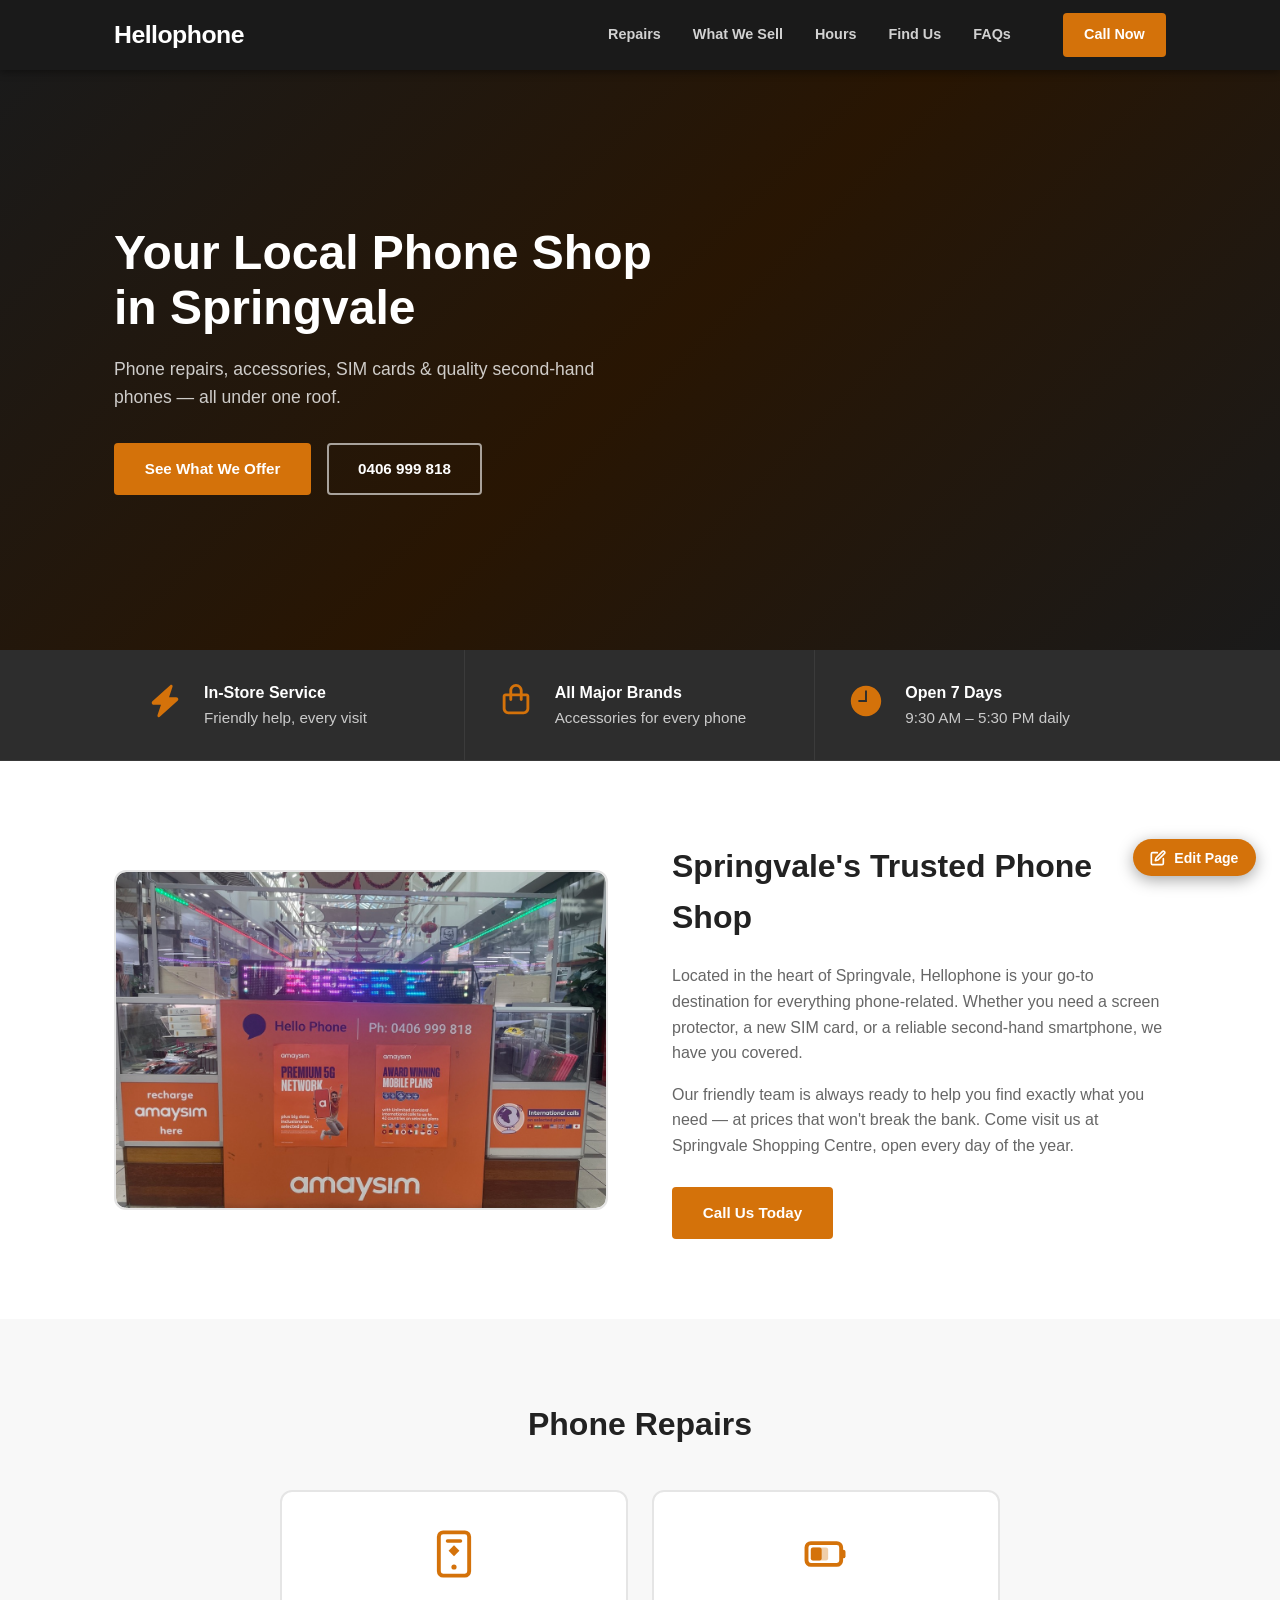
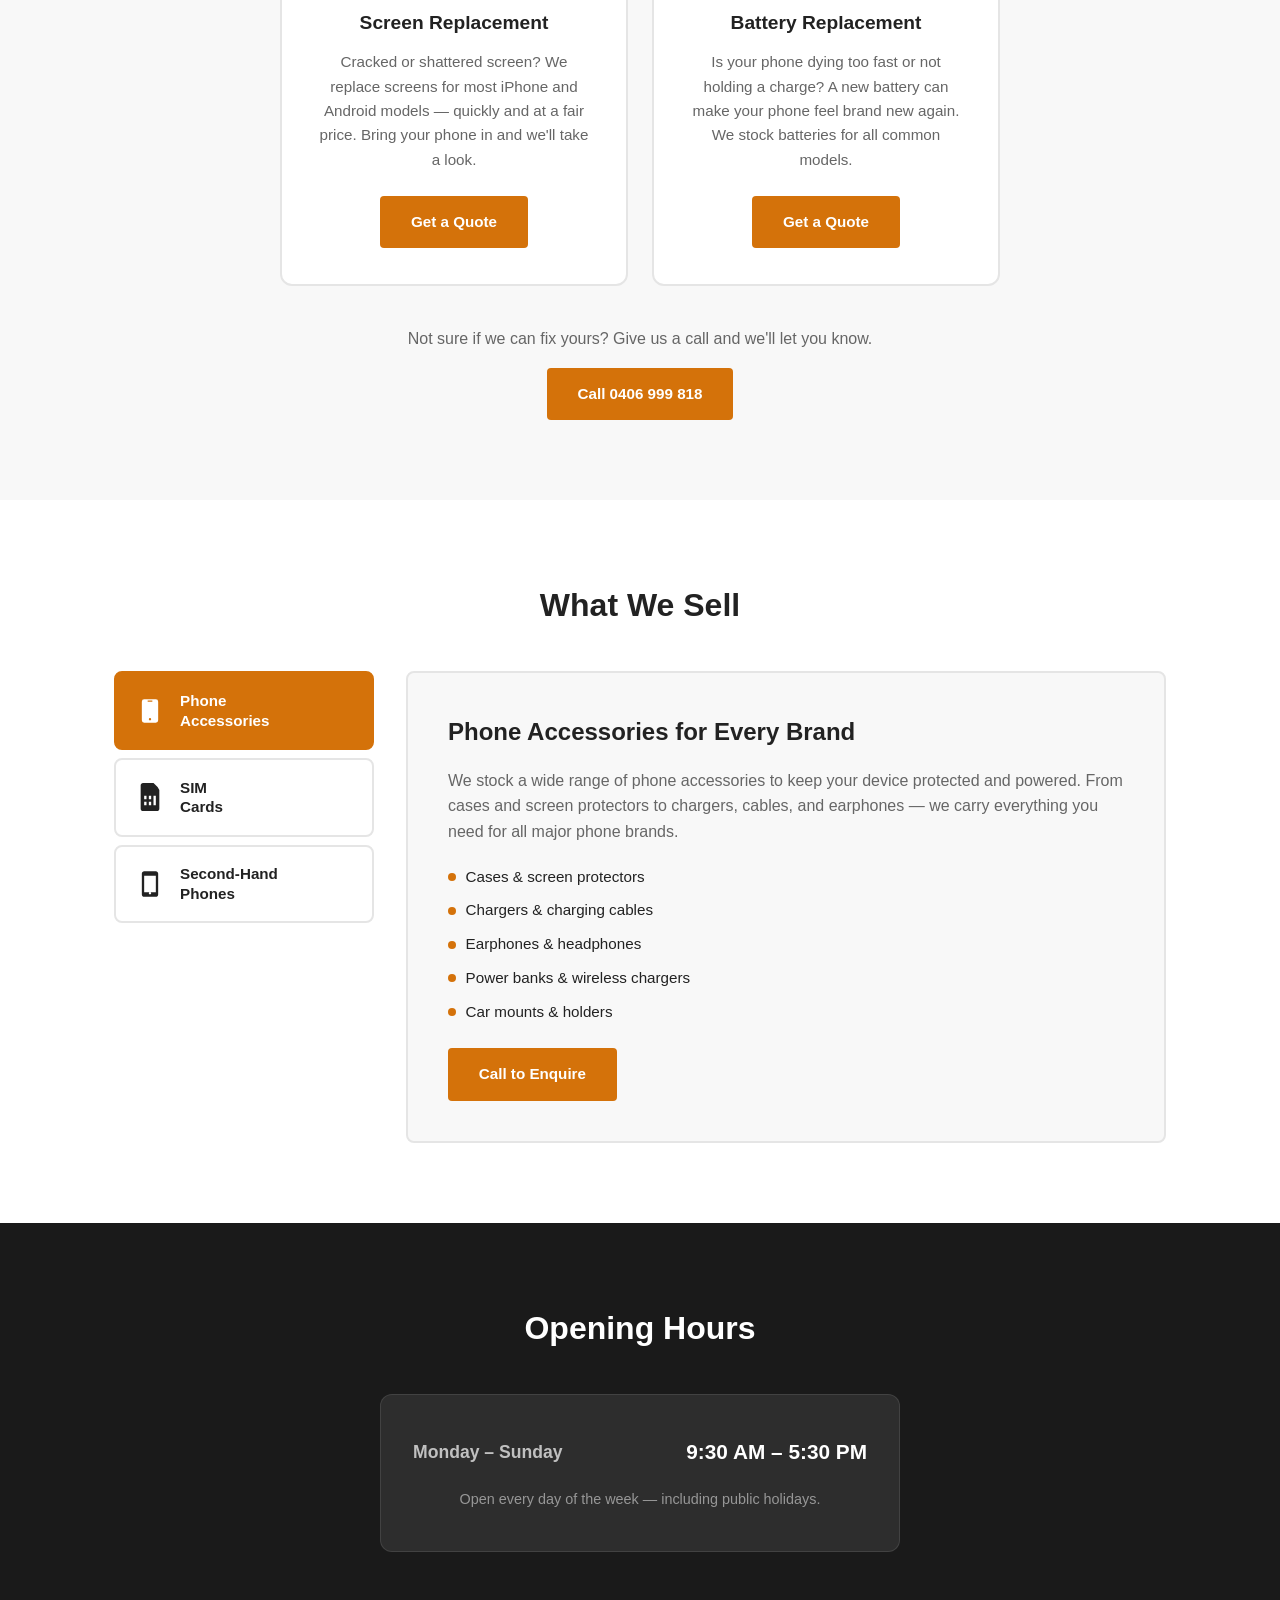
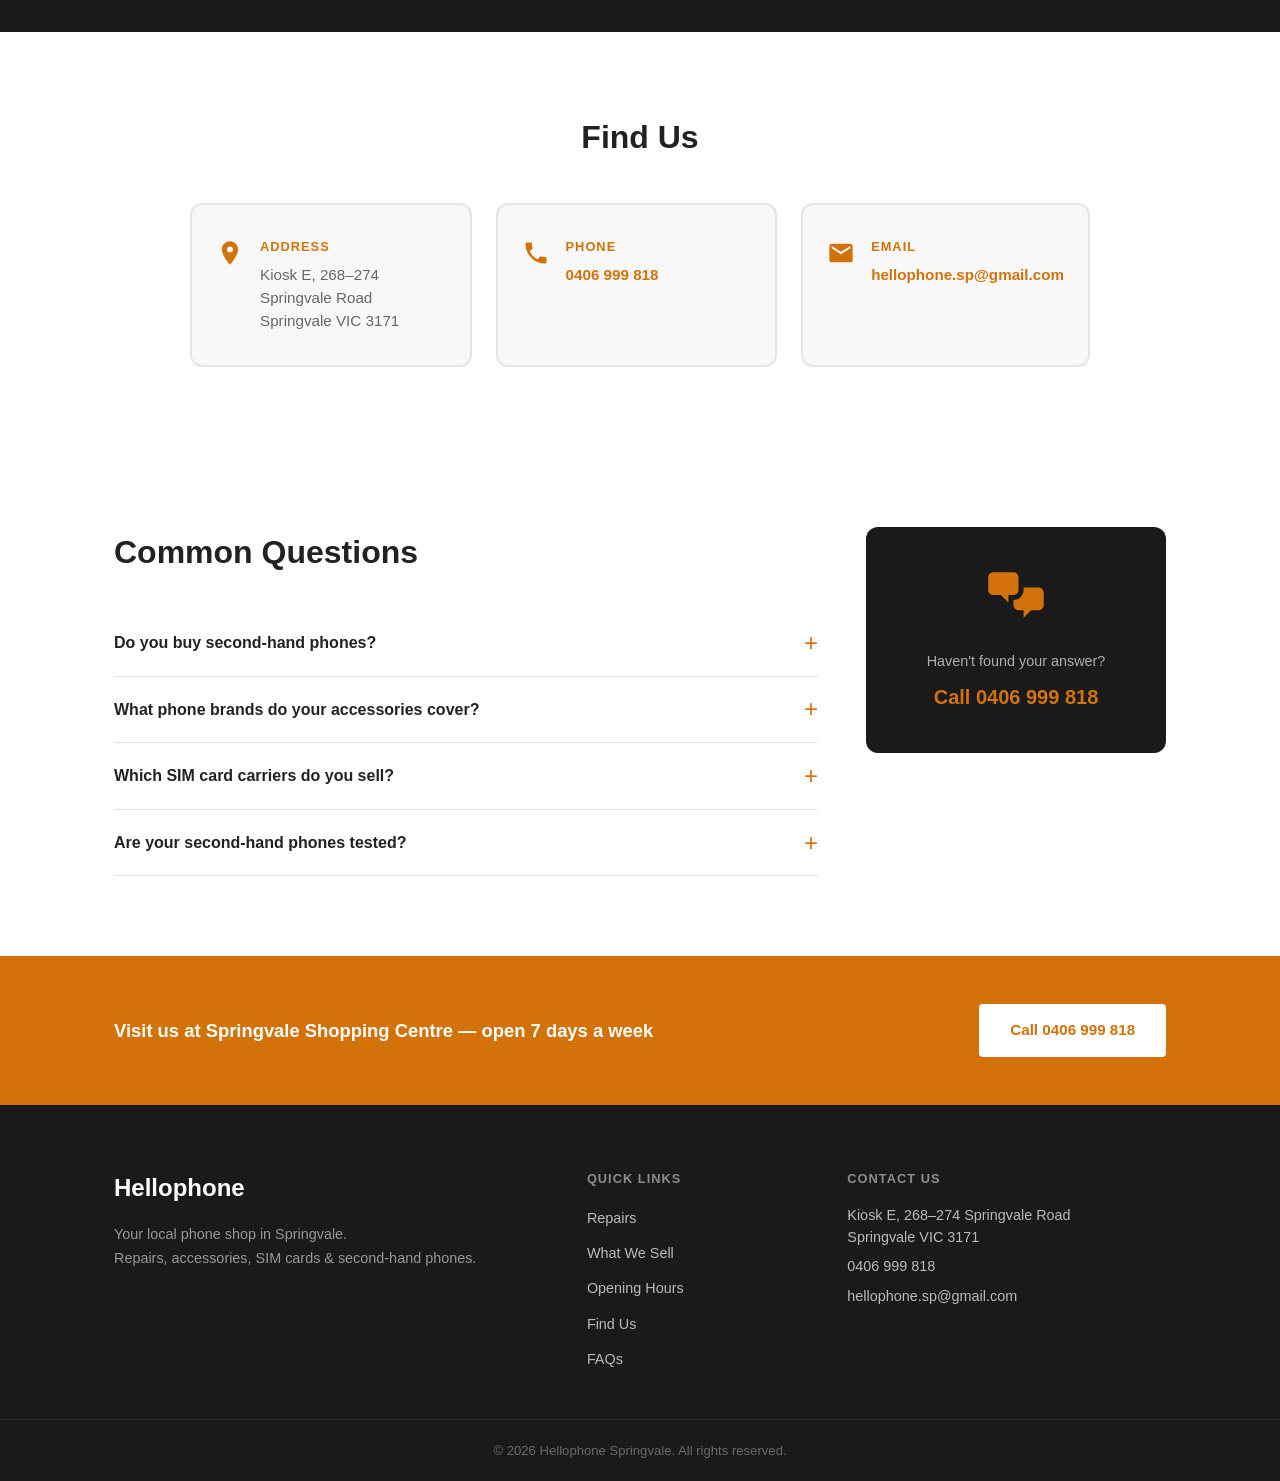
==== commit 96ad9733: "Place shop photo inside the placeholder box Co-Authored-By: Claude Sonnet 4.6 <noreply@anthropic.com" ====
--- a/index.html
+++ b/index.html
@@ -77,7 +77,9 @@
   <section class="section about" id="about">
     <div class="container about-grid">
       <div class="about-image">
-        <div class="about-image-placeholder">📱</div>
+        <div class="about-image-placeholder">
+          <img src="shop.jpg" alt="Hellophone Springvale store" class="about-photo">
+        </div>
       </div>
       <div class="about-content">
         <h2>Springvale's Trusted Phone Shop</h2>
--- a/style.css
+++ b/style.css
@@ -220,13 +220,13 @@
   justify-content: center;
   font-size: 5rem;
   border: 2px solid var(--border);
+  overflow: hidden;
 }
 .about-photo {
   width: 100%;
-  height: 340px;
+  height: 100%;
   object-fit: cover;
-  border-radius: 12px;
-  border: 2px solid var(--border);
+  border-radius: 10px;
   display: block;
 }
 .about-content h2 {
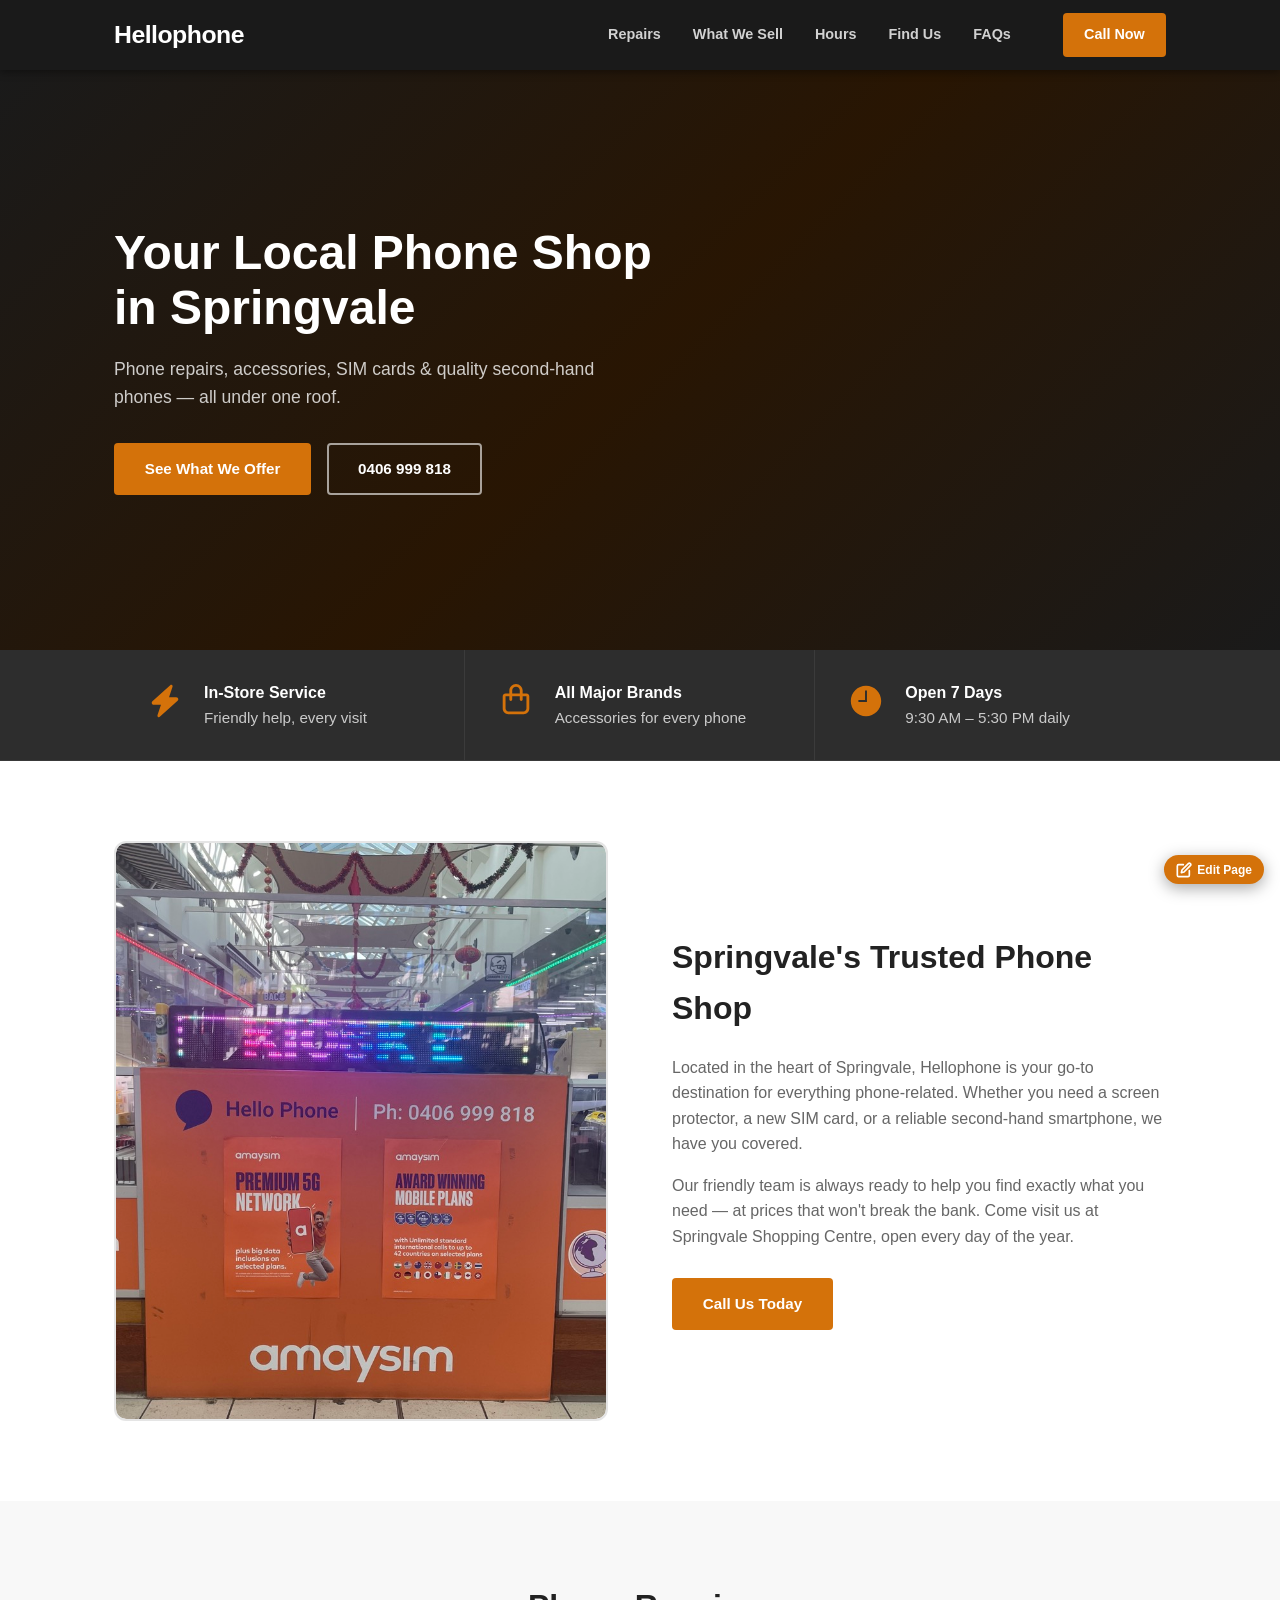
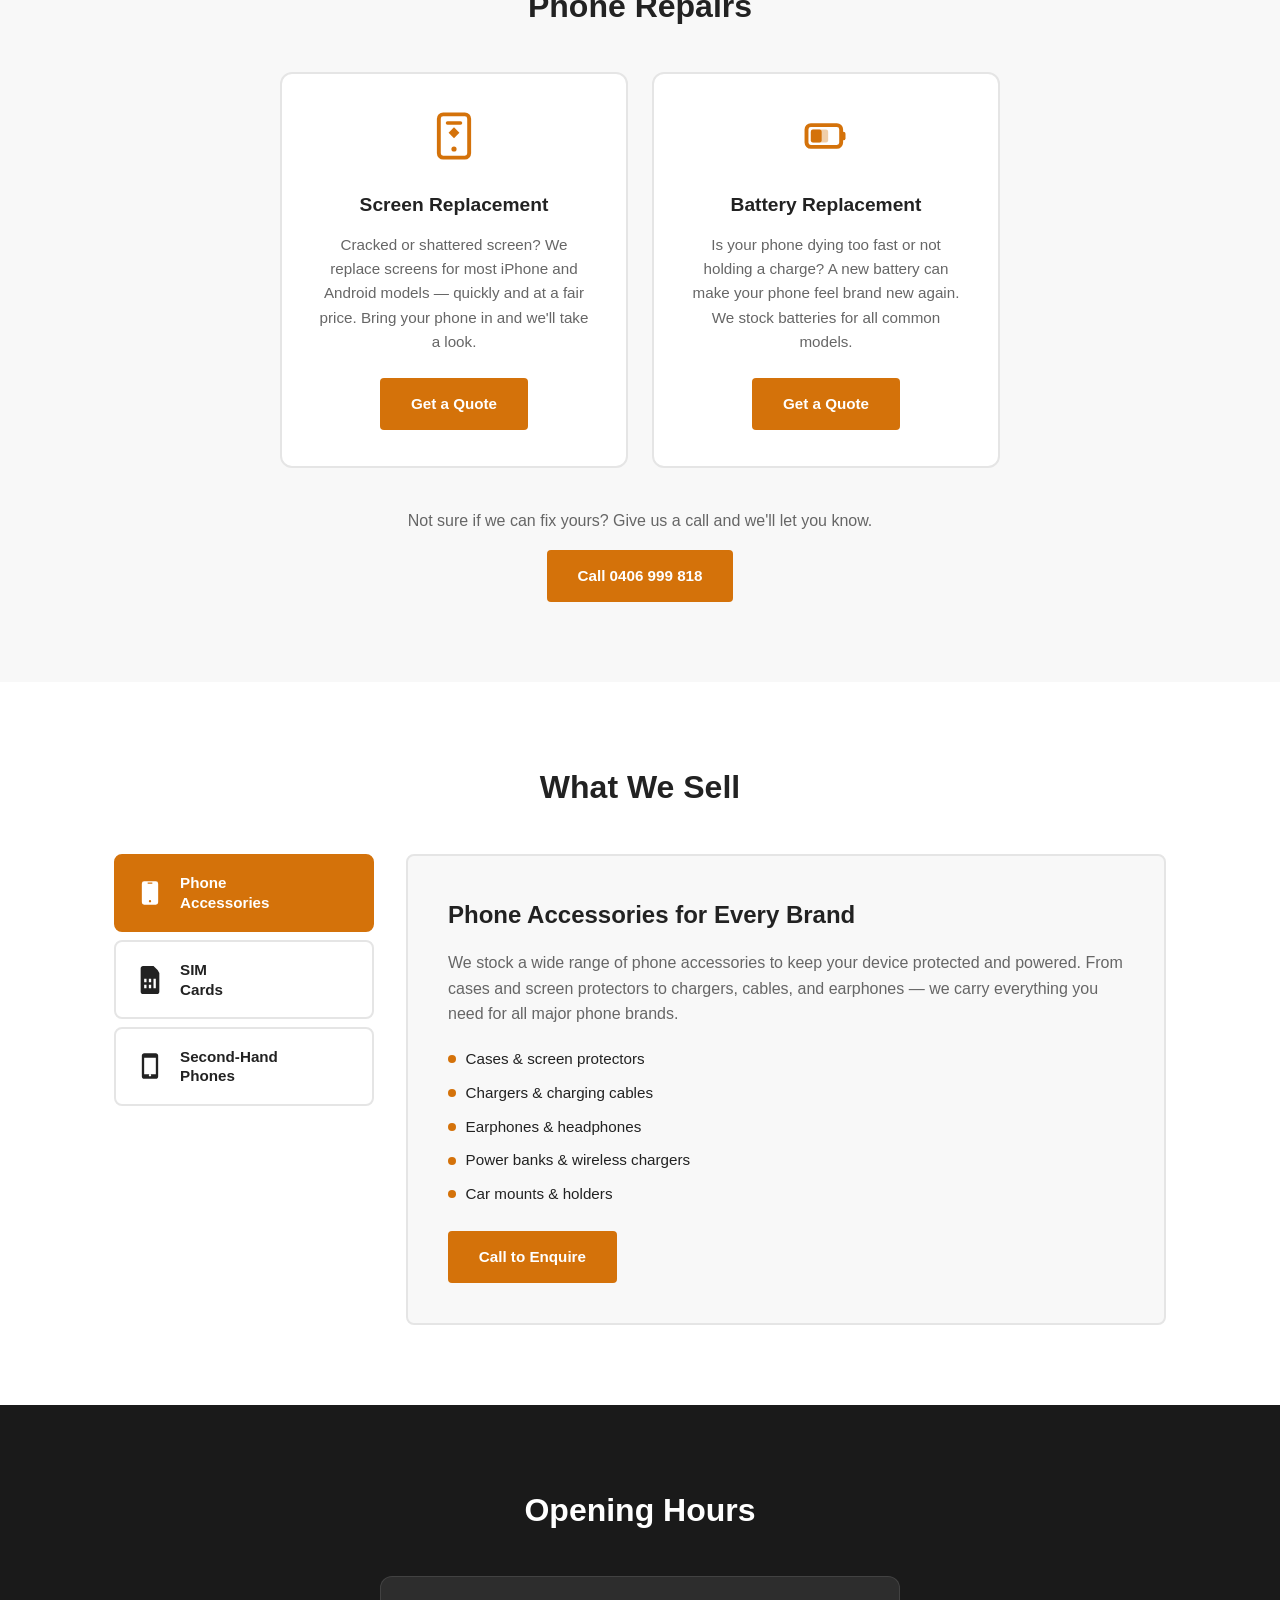
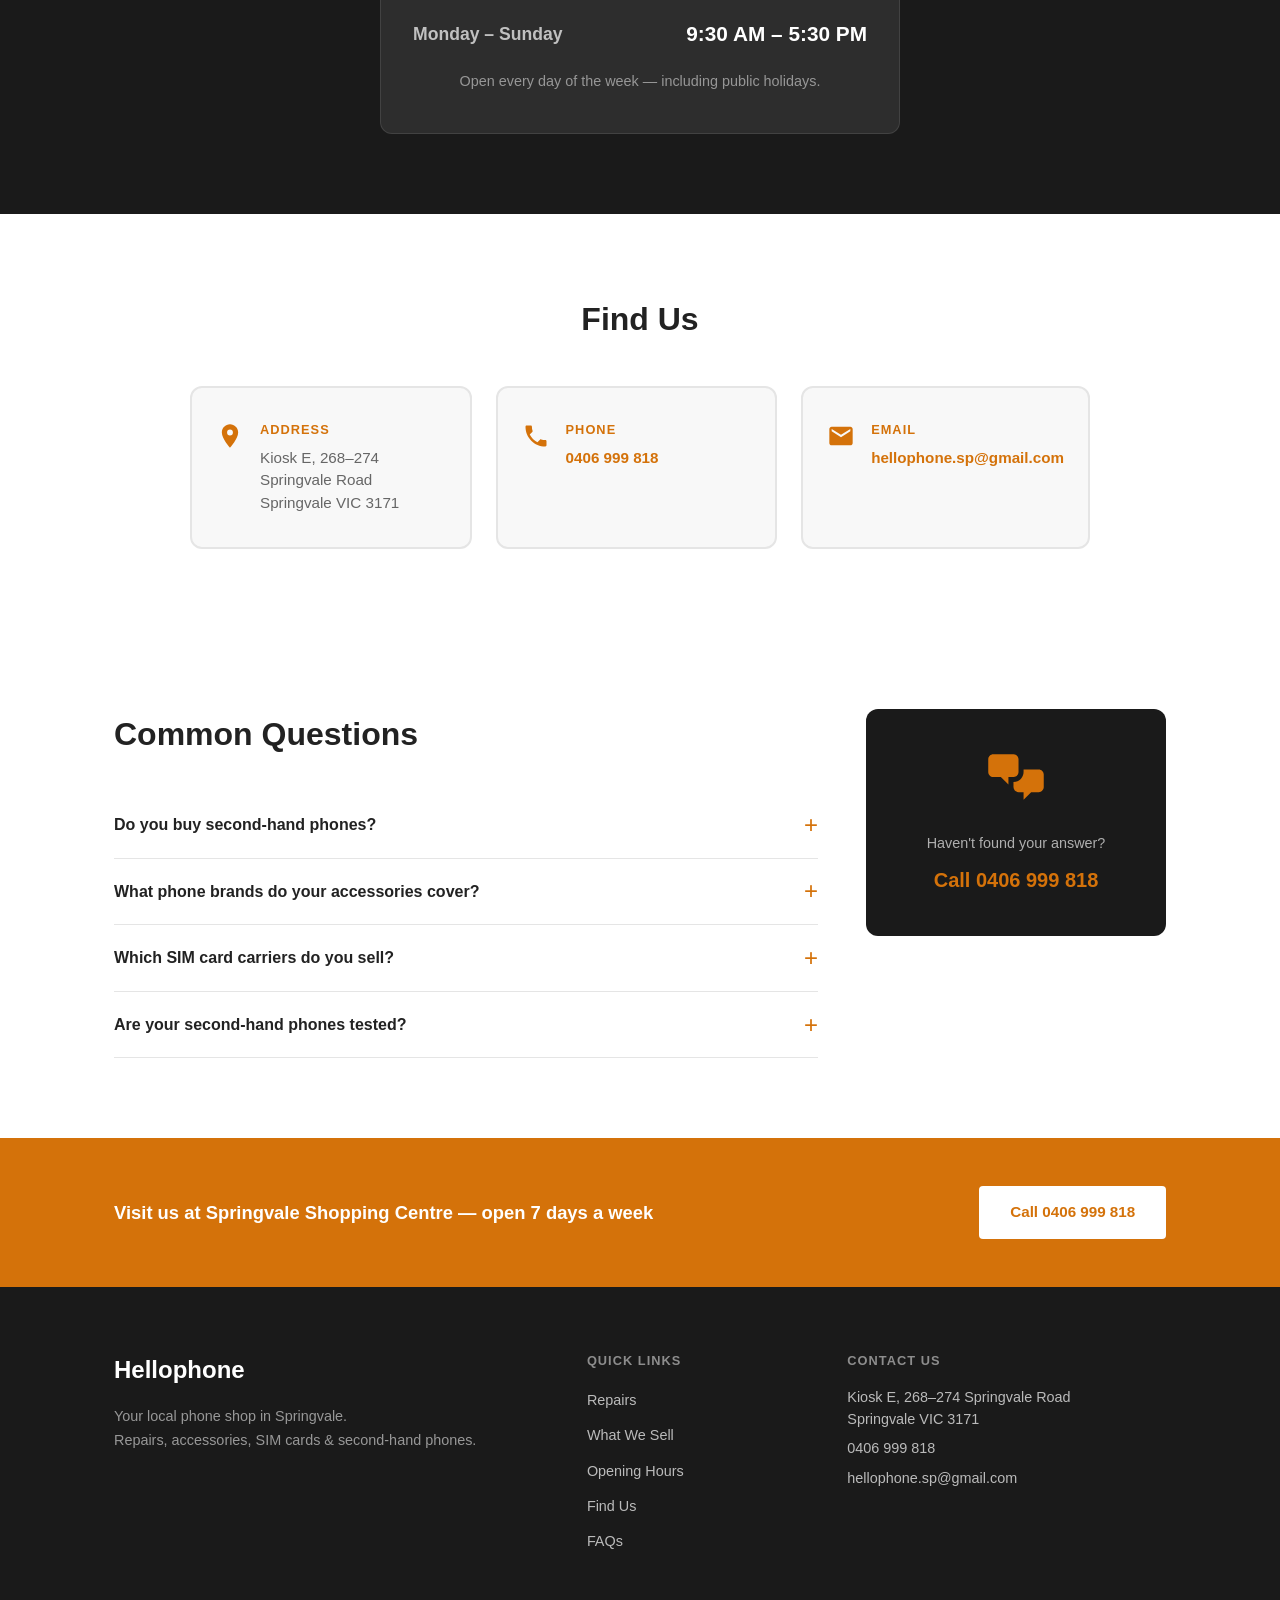
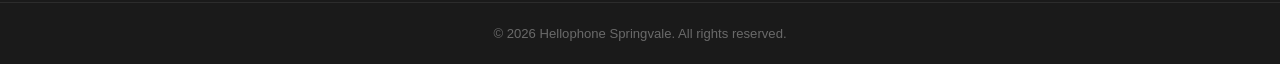
==== commit 30e98152: "Add dedicated Find Us page with Google Maps embed New find-us.html page with map, address, hours, ph" ====
--- a/index.html
+++ b/index.html
@@ -19,7 +19,7 @@
         <li><a href="#repairs">Repairs</a></li>
         <li><a href="#products">What We Sell</a></li>
         <li><a href="#hours">Hours</a></li>
-        <li><a href="#contact">Find Us</a></li>
+        <li><a href="find-us.html">Find Us</a></li>
         <li><a href="#faq">FAQs</a></li>
       </ul>
       <a href="tel:0406999818" class="btn btn-nav">Call Now</a>
@@ -325,7 +325,7 @@
           <li><a href="#repairs">Repairs</a></li>
           <li><a href="#products">What We Sell</a></li>
           <li><a href="#hours">Opening Hours</a></li>
-          <li><a href="#contact">Find Us</a></li>
+          <li><a href="find-us.html">Find Us</a></li>
           <li><a href="#faq">FAQs</a></li>
         </ul>
       </div>
--- a/style.css
+++ b/style.css
@@ -214,7 +214,7 @@
 .about-image-placeholder {
   background: var(--light);
   border-radius: 12px;
-  height: 340px;
+  height: 580px;
   display: flex;
   align-items: center;
   justify-content: center;
@@ -599,8 +599,8 @@
 /* === EDIT TOGGLE BUTTON === */
 .edit-toggle-btn {
   position: fixed;
-  bottom: 1.5rem;
-  right: 1.5rem;
+  bottom: 1rem;
+  right: 1rem;
   z-index: 9998;
   background: var(--orange);
   border: none;
@@ -608,10 +608,10 @@
   color: var(--white);
   display: flex;
   align-items: center;
-  gap: 0.5rem;
-  padding: 0.65rem 1.1rem;
+  gap: 0.35rem;
+  padding: 0.4rem 0.75rem;
   font-family: inherit;
-  font-size: 0.88rem;
+  font-size: 0.75rem;
   font-weight: 700;
   cursor: pointer;
   box-shadow: 0 4px 16px rgba(0,0,0,0.35);
